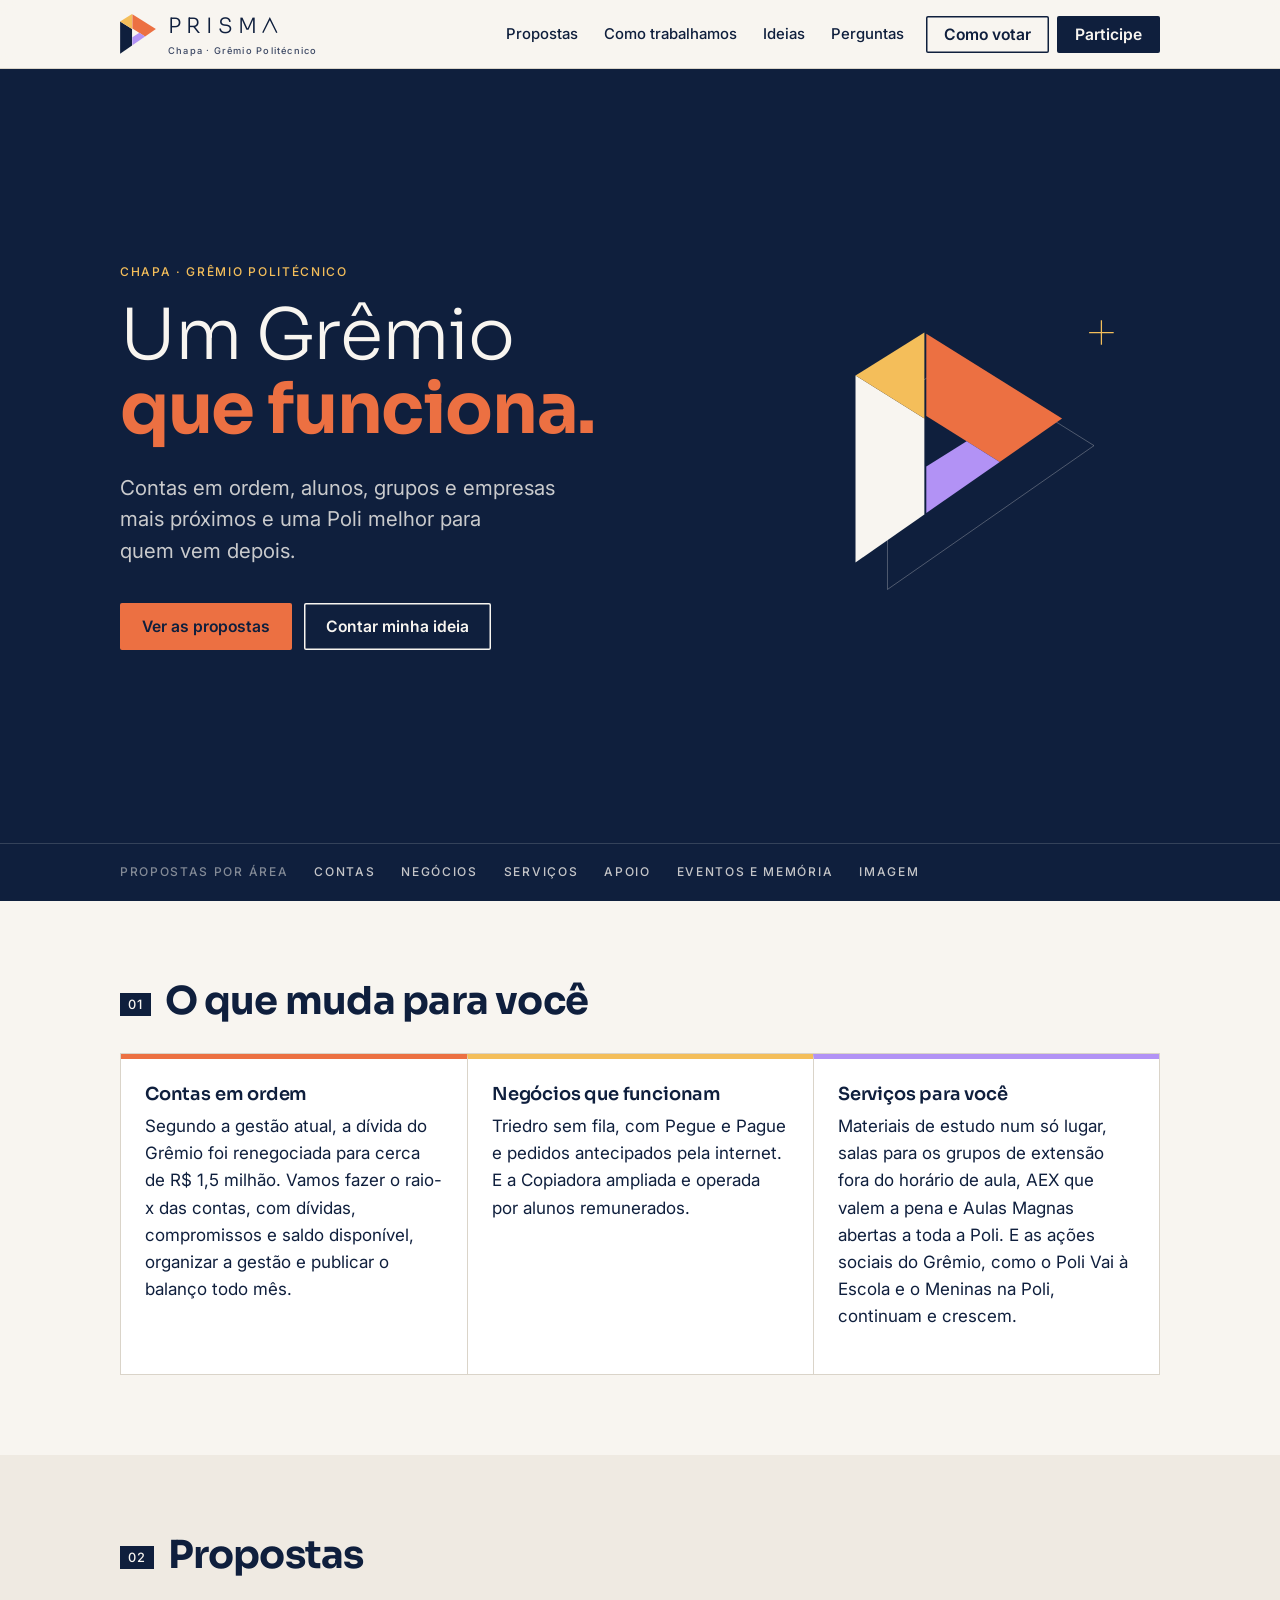
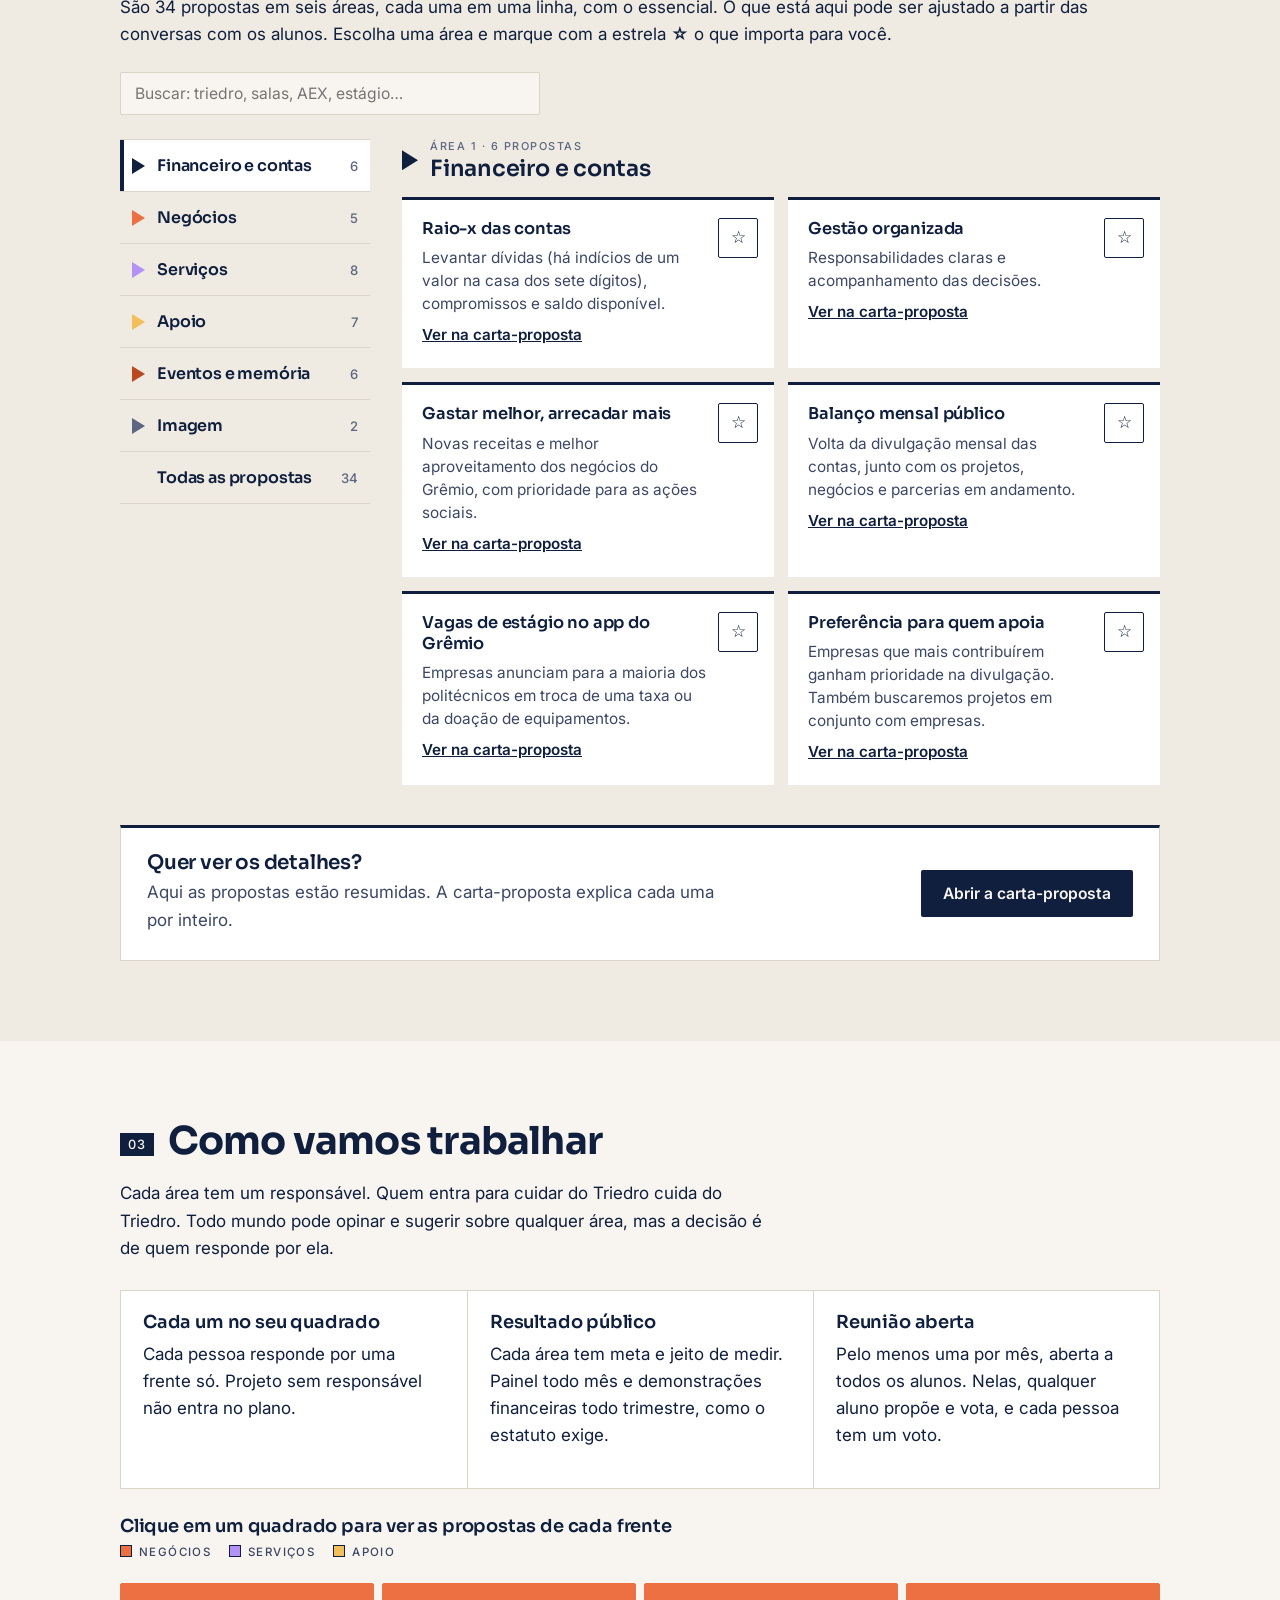
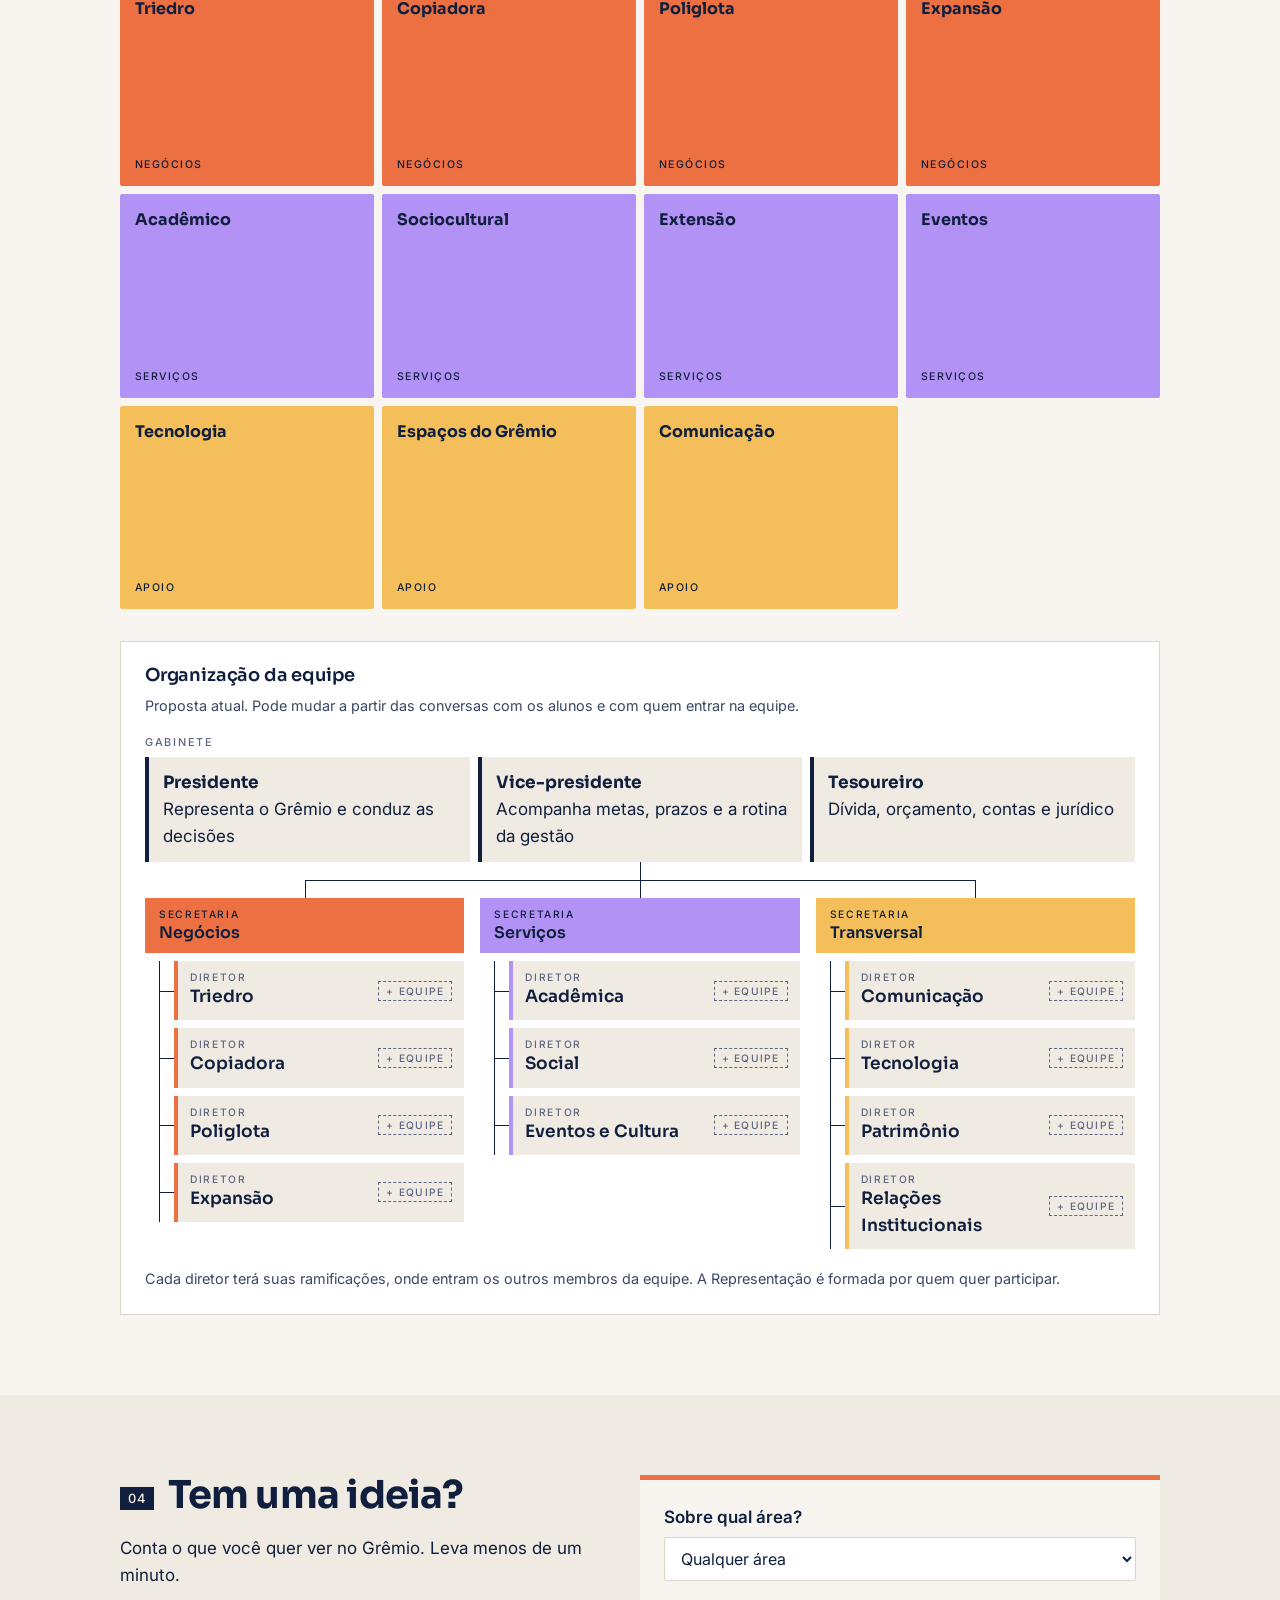
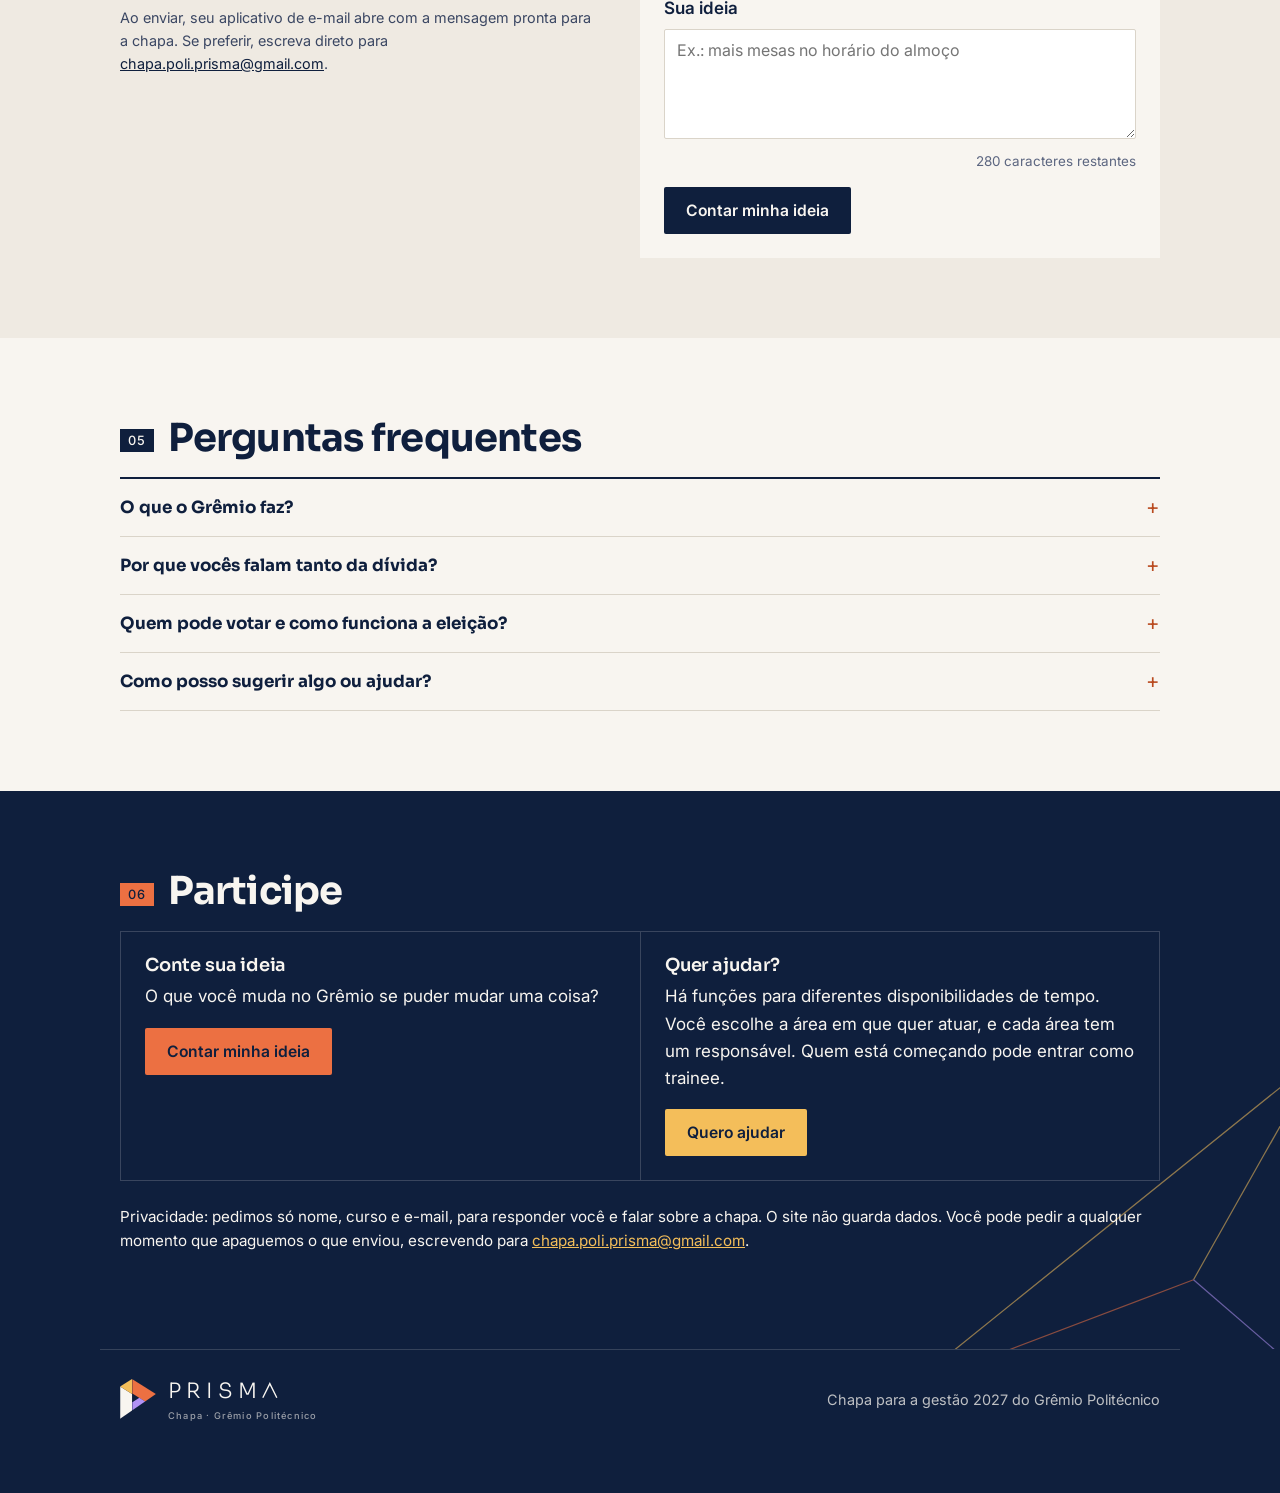
==== index.html @ 1121b2bd "Como votar: datas da nova eleição (24 a 26/11) - Avisa que a votação de 10 a 12/11 foi anulada e que" ====
<!doctype html>
<html lang="pt-BR">
<head>
<meta charset="utf-8">
<meta name="viewport" content="width=device-width,initial-scale=1">
<meta name="robots" content="noindex">
<meta name="theme-color" content="#0F1F3D">
<title>Prisma — Um Grêmio que funciona</title>
<link rel="icon" href="data:image/svg+xml,%3Csvg xmlns='http://www.w3.org/2000/svg' viewBox='0 0 100 100'%3E%3Crect width='100' height='100' rx='20' fill='%230F1F3D'/%3E%3Cg transform='translate(22 17) scale(.7)'%3E%3Cpolygon points='0,17.5 28,35 28,74 0,93.5' fill='%23F8F5F0'/%3E%3Cpolygon points='0,17.5 28,0 28,35' fill='%23F4BE5A'/%3E%3Cpolygon points='28.8,.5 84,35 58.65,52.66 28.8,34' fill='%23EC7042'/%3E%3Cpolygon points='28.8,54.5 45.2,44.25 58.65,52.66 28.8,73.44' fill='%23B292F5'/%3E%3C/g%3E%3C/svg%3E">
<link rel="preconnect" href="https://fonts.googleapis.com">
<link rel="preconnect" href="https://fonts.gstatic.com" crossorigin>
<link href="https://fonts.googleapis.com/css2?family=Sora:wght@300;400;600;700&family=Inter:wght@400;500;600;700&display=swap" rel="stylesheet">
<style>
/* Identidade Prisma — paleta e tipografia da prancha de marca */
:root{
  --navy:#0F1F3D;   /* Azul Poli: base e texto */
  --paper:#F8F5F0;  /* fundo */
  --ink-neg:#F8F5F0;/* face clara do símbolo / texto sobre azul */
  --orange:#EC7042; /* Laranja Energia */
  --yellow:#F4BE5A; /* Amarelo Ideias */
  --lilac:#B292F5;  /* Lilás Pessoas */
  --orange-d:#B94A1F;/* laranja escuro: hover, foco e texto */
  --paper2:#EFEAE2; /* fundo alternado */
  --ink2:#3B4763;   /* texto secundário */
  --ink3:#5C6680;
  --line:#DAD4C9;
  --r:2px;
  --fh:Sora,system-ui,sans-serif;   /* títulos */
  --fb:Inter,system-ui,sans-serif;  /* apoio */
  --fm:Inter,system-ui,sans-serif;  /* rótulos: caixa alta espaçada */
}
*{box-sizing:border-box}
[hidden]{display:none!important}
html{scroll-behavior:smooth;scroll-padding-top:80px}
@media (prefers-reduced-motion:reduce){html{scroll-behavior:auto}*{animation:none!important;transition:none!important}}
body{margin:0;font:400 17px/1.6 var(--fb);color:var(--navy);background:var(--paper);-webkit-font-smoothing:antialiased}
h1,h2,h3{font-family:var(--fh);line-height:1.05;margin:0 0 .5em}
h1,h2{font-weight:700;letter-spacing:-.02em}
h1{font-weight:300} h1 .hl{font-weight:700}
h1{font-size:clamp(2.4rem,6.2vw,4.4rem)} h2{font-size:clamp(1.7rem,4vw,2.4rem)}
h3{font-size:1.12rem;font-weight:600;letter-spacing:-.01em}
p{margin:0 0 1em} a{color:var(--navy)} a:hover{color:var(--orange-d)}
:focus-visible{outline:2px solid var(--orange-d);outline-offset:3px}
.wrap{max-width:1080px;margin:0 auto;padding:0 20px}
section{padding:80px 0}
.sr{position:absolute;left:-9999px}
a.sr:focus{left:12px;top:12px;z-index:40;background:var(--navy);color:var(--ink-neg);padding:10px 14px}
.mono,.eyebrow{font-family:var(--fm);font-weight:500;font-size:.75rem;letter-spacing:.14em;text-transform:uppercase}
.eyebrow{display:block;color:var(--yellow);margin-bottom:18px}
.hl{color:var(--orange)}

/* ornamento: o prisma em linhas finas (Participe) */
.facets{display:block;height:auto;pointer-events:none}
.facets.lines *{fill:none;stroke-width:1.25;vector-effect:non-scaling-stroke}

/* número de seção (só visual, em mono) */
main{counter-reset:sec}
main > section:not(.hero) h2:first-child::before{counter-increment:sec;content:counter(sec,decimal-leading-zero);display:inline-block;vertical-align:.4em;margin-right:14px;padding:4px 8px;font:500 .8rem var(--fm);letter-spacing:.06em;background:var(--navy);color:var(--ink-neg)}
#participe h2:first-child::before{background:var(--orange);color:var(--navy)}


/* marca: símbolo + logotipo PRISMA */
.logo{display:block;flex:none;overflow:visible}
/* hover: as facetas se abrem como luz saindo do prisma */
.logo polygon,.hero .mark polygon{transition:transform .38s cubic-bezier(.2,.8,.2,1)}
.brand:hover .logo .f-y,.brand:focus-visible .logo .f-y,.hero .mark:hover .f-y{transform:translate(-3px,-5px)}
.brand:hover .logo .f-o,.brand:focus-visible .logo .f-o,.hero .mark:hover .f-o{transform:translate(9px,-3px);transition-delay:.04s}
.brand:hover .logo .f-l,.brand:focus-visible .logo .f-l,.hero .mark:hover .f-l{transform:translate(6px,7px);transition-delay:.08s}
.brand .name{transition:letter-spacing .38s cubic-bezier(.2,.8,.2,1)}
header .brand:hover .name,header .brand:focus-visible .name{letter-spacing:.3em}
.brand{display:flex;align-items:center;gap:12px;text-decoration:none;color:var(--navy);line-height:1}
.brand:hover{color:var(--navy)}
.brand .name{display:block;font:300 1.32rem var(--fh);letter-spacing:.24em;white-space:nowrap}
.brand .lam{display:inline-block;width:.74em;height:.7em;overflow:visible}
.brand .sub{display:block;font:500 .58rem var(--fm);letter-spacing:.13em;margin-top:6px;color:var(--ink2);white-space:nowrap}

/* header */
header.top{position:sticky;top:0;z-index:20;background:rgba(248,245,240,.94);backdrop-filter:blur(8px);border-bottom:1px solid var(--line)}
.bar{display:flex;align-items:center;gap:20px;height:68px}
nav{margin-left:auto;display:flex;gap:2px;align-items:center}
nav a{color:var(--navy);text-decoration:none;padding:8px 12px;font:500 .93rem var(--fb)}
nav a:hover,nav a[aria-current]{color:var(--navy);box-shadow:inset 0 -3px 0 var(--orange)}
nav .btn[aria-current]{box-shadow:none}
.btn{display:inline-block;border:0;cursor:pointer;font:600 .98rem var(--fb);padding:14px 22px;border-radius:var(--r);text-decoration:none;background:var(--navy);color:var(--ink-neg);transition:transform .15s,filter .15s}
.btn:hover{color:var(--ink-neg);transform:translateY(-1px);filter:brightness(1.15)}
.btn.orange{background:var(--orange);color:var(--navy)} .btn.orange:hover{color:var(--navy);filter:brightness(1.05)}
.btn.alt{background:var(--yellow);color:var(--navy)} .btn.alt:hover{color:var(--navy);filter:brightness(1.05)}
.btn.ghost{background:transparent;box-shadow:inset 0 0 0 1.5px currentColor;color:var(--navy)}
nav .btn{padding:9px 18px;margin-left:8px}
nav .btn:hover{box-shadow:none}
nav .btn.ghost,nav .btn.ghost:hover{color:var(--navy);box-shadow:inset 0 0 0 1.5px var(--navy)}
nav .btn.ghost:hover{background:#fff;filter:none}
nav .btn + .btn{margin-left:6px}
.menu{display:none;margin-left:auto;background:none;border:1.5px solid var(--navy);border-radius:var(--r);padding:6px 14px;font:500 .8rem var(--fm);letter-spacing:.12em;text-transform:uppercase;color:var(--navy)}
@media(max-width:900px){
  .menu{display:block}
  nav{display:none;position:absolute;top:68px;left:0;right:0;background:var(--paper);flex-direction:column;align-items:stretch;padding:12px 20px 20px;border-bottom:1px solid var(--line)}
  nav.open{display:flex} nav a{padding:12px} nav .btn{margin:8px 0 0;text-align:center}
  nav a:hover,nav a[aria-current]{box-shadow:inset 3px 0 0 var(--orange)} nav .btn:hover{box-shadow:none} nav .btn + .btn{margin-left:0}
}

/* hero — versão negativa (azul); o único ornamento é o contorno fino atrás do símbolo */
.hero{background:var(--navy);color:var(--ink-neg);padding:0;overflow:hidden;position:relative;display:flex;flex-direction:column;
  min-height:max(560px,calc(100vh - 68px));min-height:max(560px,calc(100svh - 68px))}
.hero-in{position:relative;z-index:1;flex:1;width:100%;display:grid;grid-template-columns:minmax(0,1.25fr) minmax(0,.75fr);align-items:center;gap:56px;padding-top:56px;padding-bottom:56px}
.hero h1{margin-bottom:.35em}
.hero .hl{white-space:nowrap}
.hero p.lead{font-size:clamp(1.1rem,1.6vw,1.28rem);line-height:1.55;max-width:36ch;color:rgba(248,245,240,.8);text-wrap:pretty;margin-bottom:0}
.hero .cta{display:flex;gap:12px;flex-wrap:wrap;margin-top:36px}
.hero .btn.ghost{color:var(--ink-neg)}
.hero .mark{display:block;width:100%;max-width:300px;height:auto;aspect-ratio:122/124;justify-self:center;overflow:visible;--logo-ink:var(--ink-neg)}
.hero .mark .echo{fill:none;stroke:rgba(248,245,240,.28);stroke-width:1;vector-effect:non-scaling-stroke}
.hero .mark .tick{fill:none;stroke:var(--yellow);stroke-width:1.25;vector-effect:non-scaling-stroke}
.hero-foot{position:relative;z-index:1;border-top:1px solid rgba(248,245,240,.16)}
.hero-foot .wrap{display:flex;flex-wrap:wrap;align-items:center;gap:4px 26px;padding-top:12px;padding-bottom:14px;color:rgba(248,245,240,.5)}
.hero-foot a{color:rgba(248,245,240,.78);text-decoration:none;padding:6px 0}
.hero-foot a:hover,.hero-foot a:focus-visible{color:var(--ink-neg);box-shadow:inset 0 -2px 0 var(--orange)}
@media(max-width:900px){
  .hero-in{grid-template-columns:1fr;gap:0;padding-top:40px}
  .hero .mark{order:-1;width:120px;justify-self:start;margin:0 0 28px -10px}
  .hero-foot .wrap{gap:0 18px}
}

/* cards 3 */
.three{display:grid;grid-template-columns:repeat(3,1fr);gap:0;margin-top:32px;background:#fff;border:1px solid var(--line)}
@media(max-width:820px){.three{grid-template-columns:1fr}}
.pillar{padding:26px 24px;border-top:5px solid var(--orange)}
.pillar + .pillar{border-left:1px solid var(--line)}
@media(max-width:820px){.pillar + .pillar{border-left:0;box-shadow:0 -1px 0 var(--line)}}
.pillar:nth-child(2){border-top-color:var(--yellow)} .pillar:nth-child(3){border-top-color:var(--lilac)}
.pillar h3{margin-bottom:.5em}

/* propostas: áreas em abas (uma por vez) e cada proposta em seu cartão */
#propostas{background:var(--paper2)}
.tools{margin:24px 0}
.search{width:100%;max-width:420px;padding:11px 14px;border-radius:var(--r);border:1.5px solid var(--line);font:400 .98rem var(--fb);background:var(--paper);color:var(--navy)}
[data-a=imagem]{--c:var(--ink3)} [data-a=contas]{--c:var(--navy)} [data-a=negocios]{--c:var(--orange)} [data-a=servicos]{--c:var(--lilac)} [data-a=apoio]{--c:var(--yellow)} [data-a=memoria]{--c:var(--orange-d)}
.tri{flex:none;width:13px;height:16px;background:var(--c,var(--navy));clip-path:polygon(0 0,100% 50%,0 100%)}
.pview{display:grid;grid-template-columns:250px minmax(0,1fr);gap:32px;align-items:start}
.ptabs{position:sticky;top:88px;display:flex;flex-direction:column;border-top:1px solid var(--line)}
.ptab{display:flex;align-items:center;gap:12px;width:100%;padding:15px 12px;border:0;border-bottom:1px solid var(--line);border-radius:0;background:none;text-align:left;font:600 1rem var(--fh);letter-spacing:-.01em;color:var(--navy);cursor:pointer}
.ptab:hover{background:rgba(255,255,255,.55)}
.ptab[aria-selected=true]{background:#fff;box-shadow:inset 4px 0 0 var(--c,var(--navy))}
.ptab .ct{margin-left:auto;font:500 .82rem var(--fb);letter-spacing:0;color:var(--ink3)}
.ptab.all .nm{padding-left:25px}
.ptab:focus-visible{outline-offset:-3px}
.ppanel:focus{outline:none}
.pgroup + .pgroup{margin-top:44px}
.ph{display:flex;align-items:center;gap:12px;margin-bottom:16px}
.ph .tri{width:16px;height:20px}
.ph h3{margin:0;font-size:1.4rem}
.ph small{display:block;font:500 .68rem var(--fm);letter-spacing:.14em;text-transform:uppercase;color:var(--ink3);margin-bottom:4px}
.props{list-style:none;margin:0;padding:0;display:grid;grid-template-columns:repeat(2,minmax(0,1fr));gap:14px}
.props mark{background:#FBE3A8;color:inherit;padding:0 1px}
.props li{display:flex;gap:12px;align-items:flex-start;padding:18px 16px 20px 20px;background:#fff;border-top:3px solid var(--c)}
.props li>div{flex:1;min-width:0}
.props b{display:block;font:600 1.02rem/1.3 var(--fh);letter-spacing:-.01em}
.props p{margin:7px 0 0;color:var(--ink2);font-size:.96rem;line-height:1.5}
.plink{display:inline-block;margin-top:8px;font-weight:600;font-size:.95rem}
.lp{display:inline-block;margin:7px 0 0;padding:2px 8px;background:#E6DCFD;font:500 .66rem var(--fm);letter-spacing:.16em;text-transform:uppercase}
.fav{flex:none;border:1.5px solid var(--navy);background:transparent;border-radius:var(--r);width:40px;height:40px;font-size:1.05rem;line-height:1;cursor:pointer;color:var(--navy)}
.fav[aria-pressed=true]{background:var(--orange);border-color:var(--orange)}
.empty{padding:24px;background:#fff;color:var(--ink2)}
/* cartão que abre a carta-proposta */
.props li[data-c]{cursor:pointer}
/* chamada para a carta-proposta, no fim das propostas */
.carta{display:flex;flex-wrap:wrap;align-items:center;justify-content:space-between;gap:16px 40px;margin-top:40px;padding:24px 26px 26px;background:#fff;border:1px solid var(--line);border-top:3px solid var(--navy)}
.carta h3{margin:0 0 6px;font-size:1.25rem}
.carta p{margin:0;max-width:52ch;color:var(--ink2)}
.found{margin:-10px 0 14px;font-size:.92rem;color:var(--ink2)}
.found:empty{display:none}
.lk{background:none;border:0;padding:0;font:inherit;color:var(--navy);text-decoration:underline;cursor:pointer}
.lk:hover{color:var(--orange-d)}
@media(max-width:820px){
  .pview{grid-template-columns:minmax(0,1fr);gap:16px}
  /* no celular as abas viram uma faixa que rola de lado e acompanha a leitura */
  .ptabs{top:68px;z-index:5;flex-direction:row;gap:8px;overflow-x:auto;margin:0 -20px;padding:10px 20px;background:var(--paper2);border-top:0;scrollbar-width:none}
  .ptabs::-webkit-scrollbar{display:none}
  .ptab{flex:none;width:auto;gap:8px;padding:10px 14px;border:1.5px solid var(--navy);font-size:.92rem;white-space:nowrap}
  .ptab[aria-selected=true]{background:var(--navy);color:var(--ink-neg);box-shadow:none}
  .ptab[aria-selected=true] .ct{color:rgba(248,245,240,.7)}
  .ptab[aria-selected=true] .tri{display:none}
  .ptab .ct{margin-left:2px}
  .ptab.all .nm{padding-left:0}
  .props{grid-template-columns:minmax(0,1fr)}
}

/* quadrados */
#como{background:var(--paper)}
.sq{display:grid;grid-template-columns:repeat(4,1fr);gap:8px;margin:24px 0}
@media(max-width:820px){.sq{grid-template-columns:repeat(2,1fr)}}
.sq a,.sq div{aspect-ratio:1.25;border-radius:var(--r);padding:14px;display:flex;flex-direction:column;justify-content:space-between;text-decoration:none;color:var(--navy);font:700 1rem var(--fh);background:#fff;border:1.5px solid var(--navy);transition:transform .15s,box-shadow .15s}
.sq .n{background:var(--orange);border-color:var(--orange)} .sq .s{background:var(--lilac);border-color:var(--lilac)} .sq .a{background:var(--yellow);border-color:var(--yellow)}
.sq small{font:500 .66rem var(--fm);letter-spacing:.14em;text-transform:uppercase}
.sq a:hover{transform:translate(-3px,-3px);box-shadow:3px 3px 0 var(--navy);color:var(--navy)}
.leg{display:flex;gap:18px;flex-wrap:wrap;font:500 .72rem var(--fm);letter-spacing:.12em;text-transform:uppercase;margin-bottom:8px;color:var(--ink2)}
.leg i{display:inline-block;width:12px;height:12px;border:1px solid var(--navy);margin-right:7px;vertical-align:-1px}
.org{background:#fff;border:1px solid var(--line);padding:24px;margin-top:32px;position:relative}
.top3{display:grid;grid-template-columns:repeat(3,1fr);gap:8px}
@media(max-width:820px){.top3{grid-template-columns:1fr}}
.top3 div{background:var(--paper2);border-left:4px solid var(--navy);padding:12px 14px}
.top3 b{display:block;font-family:var(--fh);font-weight:700}
/* organograma: Gabinete no topo, três secretarias e, em cada diretoria, a ramificação da equipe */
.tier{display:block;font:500 .68rem var(--fm);letter-spacing:.16em;text-transform:uppercase;color:var(--ink3);margin:18px 0 8px}
.secs{display:grid;grid-template-columns:repeat(3,1fr);gap:16px;position:relative;margin-top:36px}
.secs::before{content:"";position:absolute;left:50%;top:-36px;height:18px;border-left:1.5px solid var(--navy)}
.secs::after{content:"";position:absolute;top:-18px;left:calc((100% - 32px)/6);right:calc((100% - 32px)/6);border-top:1.5px solid var(--navy)}
.sec{position:relative}
.sec::before{content:"";position:absolute;left:50%;top:-18px;height:18px;border-left:1.5px solid var(--navy)}
.sec h4{margin:0;padding:10px 14px;font:600 1rem var(--fh);background:var(--c);color:var(--navy)}
.sec h4 small{display:block;font:500 .64rem var(--fm);letter-spacing:.16em;text-transform:uppercase;margin-bottom:2px}
.sec.n{--c:var(--orange)} .sec.s{--c:var(--lilac)} .sec.a{--c:var(--yellow)}
.sec ul{list-style:none;margin:0 0 0 14px;padding:0;border-left:1.5px solid var(--navy)}
.sec li{position:relative;display:flex;align-items:center;gap:8px;flex-wrap:wrap;margin:8px 0 0 14px;padding:10px 12px;background:var(--paper2);border-left:4px solid var(--c)}
.sec li::before{content:"";position:absolute;left:-18px;top:50%;width:14px;border-top:1.5px solid var(--navy)}
.sec li span{flex:1;min-width:8ch}
.sec li small{display:block;font:500 .64rem var(--fm);letter-spacing:.16em;text-transform:uppercase;color:var(--ink3)}
.sec li b{font-family:var(--fh);font-weight:600}
.sec li i{flex:none;font:500 .64rem var(--fm);font-style:normal;letter-spacing:.12em;text-transform:uppercase;color:var(--ink3);border:1.5px dashed var(--ink3);padding:3px 7px}
@media(max-width:820px){
  .secs{grid-template-columns:1fr;margin-top:20px}
  .secs::before,.secs::after,.sec::before{display:none}
}
.rules{display:grid;grid-template-columns:repeat(3,1fr);gap:0;margin:28px 0;border:1px solid var(--line);background:#fff}
@media(max-width:820px){.rules{grid-template-columns:1fr}}
.rules div{padding:22px}
.rules div + div{border-left:1px solid var(--line)}
@media(max-width:820px){.rules div + div{border-left:0;border-top:1px solid var(--line)}}

/* ideias */
#ideias{background:var(--paper2)}
.ideas{display:grid;grid-template-columns:1fr 1.1fr;gap:48px;align-items:start}
@media(max-width:820px){.ideas{grid-template-columns:1fr}}
form.f{background:var(--paper);border-top:5px solid var(--orange);padding:24px}
label{display:block;font-weight:600;margin:0 0 6px}
textarea,select{width:100%;padding:10px 12px;border:1.5px solid var(--line);border-radius:var(--r);font:400 1rem var(--fb);margin-bottom:14px;background:#fff;color:var(--navy)}
textarea:focus,select:focus,.search:focus{outline:2px solid var(--orange-d);outline-offset:0;border-color:var(--navy)}
textarea{min-height:110px;resize:vertical}
#txt{margin-bottom:4px}
.left{margin:0 0 14px;text-align:right;font-size:.84rem;color:var(--ink3)}
.left.low{color:var(--orange-d);font-weight:600}
.sent{margin:12px 0 0;font-weight:600;color:var(--navy)}
.hint{font-size:.9rem;color:var(--ink2)}

/* faq */
#faq{background:var(--paper)}
details{border-bottom:1px solid var(--line);padding:18px 0}
details:first-child{border-top:2px solid var(--navy)}
summary{cursor:pointer;font:700 1.05rem var(--fh);list-style:none;display:flex;justify-content:space-between;gap:12px}
summary::-webkit-details-marker{display:none}
summary::after{content:"+";font:400 1.3rem/1 var(--fm);color:var(--orange-d)}
details[open] summary::after{content:"–"}
details p{margin:12px 0 0;max-width:70ch}

/* participe */
#participe{background:var(--navy);color:var(--ink-neg);position:relative;overflow:hidden}
#participe .wrap{position:relative;z-index:1}
#participe .facets{position:absolute;right:-40px;bottom:-40px;width:min(460px,80vw);z-index:0;opacity:.55}
@media(max-width:900px){#participe .facets{opacity:.3}}
#participe a{color:var(--yellow)}
#participe .btn{color:var(--navy)}
.two{display:grid;grid-template-columns:1fr 1fr;gap:0;border:1px solid rgba(248,245,240,.18);background:var(--navy)}
@media(max-width:820px){.two{grid-template-columns:1fr}}
.two div{padding:24px}
.two div + div{border-left:1px solid rgba(248,245,240,.18)}
@media(max-width:820px){.two div + div{border-left:0;border-top:1px solid rgba(248,245,240,.18)}}
footer{background:var(--navy);color:rgba(248,245,240,.75);padding:0 0 72px;font-size:.9rem}
footer .wrap{border-top:1px solid rgba(248,245,240,.16);padding-top:28px;display:flex;gap:16px 28px;flex-wrap:wrap;justify-content:space-between;align-items:center}
footer .brand{color:var(--ink-neg);--logo-ink:var(--ink-neg)}
footer .brand:hover{color:var(--ink-neg)}
footer .brand .sub{color:rgba(248,245,240,.6)}
.foot-meta{display:flex;flex-direction:column;gap:4px;text-align:right}
@media(max-width:700px){.foot-meta{text-align:left}}

/* pop-up "Quero ajudar": cresce a partir do botão e convida a falar com a chapa */
.pop{width:calc(100% - 32px);max-width:440px;max-height:calc(100vh - 32px);overflow:auto;padding:0;border:0;border-top:5px solid var(--yellow);background:var(--paper);color:var(--navy);box-shadow:0 24px 60px rgba(15,31,61,.35)}
.pop::backdrop{background:rgba(15,31,61,.6)}
.pop-in{position:relative;padding:28px 26px 26px}
.pop h3{margin:0 44px .5em 0;font-size:1.45rem}
.pop p{margin:0 0 18px;color:var(--ink2)}
.pop-x{position:absolute;top:14px;right:14px;width:40px;height:40px;border:1.5px solid var(--navy);border-radius:var(--r);background:none;color:var(--navy);font:400 1.4rem/1 var(--fb);cursor:pointer}
.pop-x:hover{background:#fff}
.pop-l{list-style:none;margin:0;padding:0;display:grid;gap:8px}
.pop-l a{display:block;padding:12px 16px;background:#fff;border-left:4px solid var(--c,var(--navy));text-decoration:none;color:var(--navy);transition:transform .15s}
.pop-l a:hover{color:var(--navy);transform:translateX(4px)}
.pop-l small{display:block;font:500 .64rem var(--fm);letter-spacing:.16em;text-transform:uppercase;color:var(--ink3);margin-bottom:2px}
.pop-l b{display:block;font:600 1.02rem var(--fh);letter-spacing:-.01em;overflow-wrap:anywhere}
.pop-l span{font-size:.95rem;color:var(--ink2)}
/* pop-up "Como votar" */
.pop.vote{max-width:540px;border-top-color:var(--orange)}
.pop-d{margin:0 0 16px}
.pop-d div{display:grid;grid-template-columns:96px minmax(0,1fr);gap:14px;padding:12px 0;border-top:1px solid var(--line)}
.pop-d dt{padding-top:3px;font:500 .66rem var(--fm);letter-spacing:.16em;text-transform:uppercase;color:var(--ink3)}
.pop-d dd{margin:0}
.pop-d b{font-family:var(--fh);font-weight:600}
.pop .hint{margin:0;font-size:.9rem}
@media(max-width:480px){.pop-d div{grid-template-columns:minmax(0,1fr);gap:2px}}
@keyframes popIn{from{opacity:0;transform:translate(var(--px,0),var(--py,24px)) scale(.2)}to{opacity:1;transform:none}}
@keyframes popOut{to{opacity:0;transform:translate(var(--px,0),var(--py,24px)) scale(.2)}}
@keyframes popBg{from{opacity:0}to{opacity:1}}
@keyframes popBgOut{to{opacity:0}}
.pop[open]{animation:popIn .34s cubic-bezier(.2,.8,.2,1) both}
.pop[open]::backdrop{animation:popBg .25s ease both}
.pop.out{animation:popOut .2s ease both}
.pop.out::backdrop{animation:popBgOut .2s ease both}

/* carta-proposta aberta: o site vira um índice ao lado do PDF */
body.cv-open{overflow:hidden}
body.cv-open>.pill,body.cv-open>a.sr{display:none!important}
/* entrada e saída animadas (em cartaOpen/cartaClose, no script): a carta sobe do cartão em que a pessoa clicou e cresce
   até ocupar a tela; o site recua e some; o índice desliza para o lugar dele e os tópicos entram em sequência.
   O site fica só invisível (não sai do lugar), então ao sair ele volta exatamente onde estava. */
header.top,main,footer{transition:transform .56s cubic-bezier(.2,0,0,1),opacity .34s ease,visibility 0s}
body.cv-open>header.top,body.cv-open>main,body.cv-open>footer{transform:translateX(-36px) scale(.94);opacity:0;visibility:hidden;pointer-events:none;
  transition:transform .56s cubic-bezier(.2,0,0,1),opacity .34s ease,visibility 0s .56s}
/* moldura com sombra que acompanha a borda da carta enquanto ela cresce */
.cv-frame{grid-column:2;grid-row:1;transform-origin:0 0;pointer-events:none;opacity:0;box-shadow:0 30px 90px rgba(15,31,61,.5),0 2px 12px rgba(15,31,61,.3)}
.cv{position:fixed;inset:0;z-index:50;display:grid;grid-template-columns:300px minmax(0,1fr)}
.cv[hidden]{display:none}
.cv-side{grid-column:1;grid-row:1;position:relative;z-index:2;display:flex;flex-direction:column;min-height:0;background:var(--navy);color:var(--ink-neg)}
.cv-top{padding:14px 16px}
.cv-exit{display:inline-flex;align-items:center;gap:9px;padding:9px 14px 9px 13px;border:1.5px solid rgba(248,245,240,.5);border-radius:var(--r);background:none;color:var(--ink-neg);font:600 .92rem var(--fb);cursor:pointer}
.cv-exit::before{content:"";width:7px;height:7px;border:solid currentColor;border-width:0 0 2px 2px;transform:rotate(45deg)}
.cv-exit:hover{background:rgba(248,245,240,.1)}
.cv-exit:focus-visible,.cv-list button:focus-visible{outline-color:var(--yellow)}
.cv-tt{padding:8px 20px 16px;font:300 1.5rem/1.15 var(--fh);letter-spacing:-.01em}
.cv-tog{display:none}
.cv-tog::before{transform:rotate(-45deg);margin-top:-4px}
.cv-list{flex:1;min-height:0;overflow-y:auto;list-style:none;margin:0;padding:6px 0 12px;border-top:1px solid rgba(248,245,240,.16)}
.cv-list button{display:block;width:100%;padding:12px 20px 12px 17px;border:0;border-left:3px solid transparent;background:none;text-align:left;font:500 .98rem/1.35 var(--fb);color:rgba(248,245,240,.82);cursor:pointer}
.cv-list button{display:flex;gap:10px}
.cv-list .num{flex:none;min-width:1.7em;color:var(--orange);font-weight:600}
.cv-list button.n2{padding-left:34px;font-size:.92rem}
.cv-list button:hover{background:rgba(248,245,240,.07);color:var(--ink-neg)}
.cv-list button[aria-current]{border-left-color:var(--orange);background:rgba(248,245,240,.09);color:var(--ink-neg);font-weight:600}
.cv-list button:focus-visible{outline-offset:-3px}
.cv-dl{padding:14px 20px;border-top:1px solid rgba(248,245,240,.16);font-size:.9rem}
.cv-dl a{color:var(--yellow)}
/* botão discreto: o mesmo botão do site, contornado e menor, para não competir com o índice */
.cv-dl .btn-discreto{display:inline-flex;align-items:center;gap:8px;padding:8px 14px;font-size:.88rem;background:transparent;color:var(--ink-neg);border:1px solid rgba(248,245,240,.35)}
.cv-dl .btn-discreto:hover,.cv-dl .btn-discreto:focus-visible{color:var(--yellow);border-color:var(--yellow);filter:none}
.cv-doc{grid-column:2;grid-row:1;position:relative;overflow-y:auto;padding:24px 24px 64px;background:var(--paper2);scroll-behavior:smooth}
@media (prefers-reduced-motion:reduce){.cv-doc{scroll-behavior:auto}}
.cv-page{position:relative;max-width:880px;margin:0 auto 16px;background:#fff}
.cv-page canvas{display:block;width:100%;height:100%;opacity:0;transition:opacity .35s ease}
.cv-page canvas.on{opacity:1}
/* marca onde o tópico começa: fica por cima da página, o PDF não é alterado */
.cv-mark{position:absolute;height:3px;background:var(--orange);pointer-events:none;animation:markIn .55s cubic-bezier(.2,0,0,1) .18s both}
@keyframes markIn{from{width:0}}
@keyframes markTri{from{opacity:0;transform:translateX(-10px)}}
.cv-mark::before{content:"";position:absolute;right:100%;top:-12px;margin-right:6px;width:11px;height:14px;background:var(--orange);clip-path:polygon(0 0,100% 50%,0 100%);animation:markTri .3s ease .1s both}
.cv-status{max-width:880px;margin:48px auto;text-align:center;color:var(--ink2)}
@media(max-width:820px){
  .cv{grid-template-columns:minmax(0,1fr);grid-template-rows:auto minmax(0,1fr)}
  body.cv-open>header.top,body.cv-open>main,body.cv-open>footer{transform:scale(.95)}
  .cv-doc,.cv-frame{grid-column:1;grid-row:2}
  .cv-side{flex-direction:row;flex-wrap:wrap;align-items:center}
  .cv-top{flex:none;padding:10px 12px}
  .cv-tt{flex:1;min-width:0;padding:0;font-size:1.05rem;font-weight:400;white-space:nowrap;overflow:hidden;text-overflow:ellipsis}
  .cv-tog{display:inline-flex;margin-right:12px}
  .cv-list,.cv-dl{display:none}
  .cv-side.open .cv-list{display:block;position:absolute;top:100%;left:0;right:0;max-height:70vh;background:var(--navy);box-shadow:0 14px 24px rgba(0,0,0,.3)}
  .cv-doc{padding:10px 8px 48px}
}

/* dev bar */
.pill{position:fixed;right:12px;bottom:12px;z-index:30;background:var(--orange);color:var(--navy);padding:10px 16px;font:500 .8rem var(--fm);letter-spacing:.04em;text-decoration:none;box-shadow:0 4px 16px rgba(15,31,61,.25);display:none}
</style>
<script data-goatcounter="https://prisma-poli.goatcounter.com/count" async src="https://gc.zgo.at/count.js"></script>
</head>
<body>
<!-- Símbolo Prisma: um P em facetas que apontam para a mesma direção -->
<svg width="0" height="0" style="position:absolute" aria-hidden="true">
  <symbol id="sym" viewBox="0 0 84 94">
    <polygon style="fill:var(--logo-ink,#0F1F3D)" points="0,17.5 28,35 28,74 0,93.5"/>
    <polygon fill="#F4BE5A" points="0,17.5 28,0 28,35"/>
    <polygon fill="#EC7042" points="28.8,.5 84,35 58.65,52.66 28.8,34"/>
    <polygon fill="#B292F5" points="28.8,54.5 45.2,44.25 58.65,52.66 28.8,73.44"/>
  </symbol>
</svg>
<a class="sr" href="#propostas">Ir para as propostas</a>

<header class="top"><div class="wrap bar">
  <a class="brand" href="#inicio" aria-label="Prisma, chapa do Grêmio Politécnico, início">
    <svg class="logo" width="36" height="40" viewBox="0 0 84 94" aria-hidden="true"><polygon fill="#0F1F3D" points="0,17.5 28,35 28,74 0,93.5"/><polygon class="f-y" fill="#F4BE5A" points="0,17.5 28,0 28,35"/><polygon class="f-o" fill="#EC7042" points="28.8,.5 84,35 58.65,52.66 28.8,34"/><polygon class="f-l" fill="#B292F5" points="28.8,54.5 45.2,44.25 58.65,52.66 28.8,73.44"/></svg>
    <span><span class="name">PRISM<svg class="lam" viewBox="0 0 20 19" aria-hidden="true"><path d="M1 19 10 .8 19 19" fill="none" stroke="currentColor" stroke-width="1.75"/></svg></span><span class="sub">Chapa · Grêmio Politécnico</span></span>
  </a>
  <button class="menu" aria-expanded="false" aria-controls="nav">Menu</button>
  <nav id="nav">
    <a href="#propostas">Propostas</a><a href="#como">Como trabalhamos</a><a href="#ideias">Ideias</a><a href="#faq">Perguntas</a>
    <button class="btn ghost" id="voteBtn" type="button" aria-haspopup="dialog">Como votar</button>
    <a class="btn" href="#participe">Participe</a>
  </nav>
</div></header>

<main>
<section class="hero" id="inicio">
  <div class="wrap hero-in">
    <div class="hero-txt">
      <span class="eyebrow">Chapa · Grêmio Politécnico</span>
      <h1>Um Grêmio <span class="hl">que funciona.</span></h1>
      <p class="lead">Contas em ordem, alunos, grupos e empresas mais próximos e uma Poli melhor para quem vem&nbsp;depois.</p>
      <div class="cta"><a class="btn orange" href="#propostas">Ver as propostas</a><a class="btn ghost" href="#ideias">Contar minha ideia</a></div>
    </div>
    <svg class="mark" viewBox="-12 -12 122 124" aria-hidden="true"><polygon class="echo" points="13,28.5 41,11 97,46 13,104.5"/><path class="tick" d="M100 -5v10M95 0h10"/><polygon fill="#F8F5F0" points="0,17.5 28,35 28,74 0,93.5"/><polygon class="f-y" fill="#F4BE5A" points="0,17.5 28,0 28,35"/><polygon class="f-o" fill="#EC7042" points="28.8,.5 84,35 58.65,52.66 28.8,34"/><polygon class="f-l" fill="#B292F5" points="28.8,54.5 45.2,44.25 58.65,52.66 28.8,73.44"/></svg>
  </div>
  <div class="hero-foot mono" role="navigation" aria-label="Propostas por área"><div class="wrap"><span>Propostas por área</span><a href="#p-contas">Contas</a><a href="#p-negocios">Negócios</a><a href="#p-servicos">Serviços</a><a href="#p-apoio">Apoio</a><a href="#p-memoria">Eventos e memória</a><a href="#p-imagem">Imagem</a></div></div>
</section>

<section id="muda">
  <div class="wrap">
    <h2>O que muda para você</h2>
    <div class="three">
      <div class="pillar"><h3>Contas em ordem</h3><p>Segundo a gestão atual, a dívida do Grêmio foi renegociada para cerca de R$ 1,5 milhão. Vamos fazer o raio-x das contas, com dívidas, compromissos e saldo disponível, organizar a gestão e publicar o balanço todo mês.</p></div>
      <div class="pillar"><h3>Negócios que funcionam</h3><p>Triedro sem fila, com Pegue e Pague e pedidos antecipados pela internet. E a Copiadora ampliada e operada por alunos remunerados.</p></div>
      <div class="pillar"><h3>Serviços para você</h3><p>Materiais de estudo num só lugar, salas para os grupos de extensão fora do horário de aula, AEX que valem a pena e Aulas Magnas abertas a toda a Poli. E as ações sociais do Grêmio, como o Poli Vai à Escola e o Meninas na Poli, continuam e crescem.</p></div>
    </div>
  </div>
</section>

<section id="propostas">
  <div class="wrap">
    <h2>Propostas</h2>
    <p>São <span id="np">36</span> propostas em seis áreas, cada uma em uma linha, com o essencial. O que está aqui pode ser ajustado a partir das conversas com os alunos. Escolha uma área e marque com a estrela <b>☆</b> o que importa para você.</p>
    <div class="tools">
      <label class="sr" for="q">Buscar nas propostas</label>
      <input id="q" class="search" type="search" placeholder="Buscar: triedro, salas, AEX, estágio…">
    </div>
    <p class="found" id="found" role="status"></p>
    <div class="pview">
      <div class="ptabs" id="ptabs" role="tablist" aria-label="Áreas das propostas"></div>
      <div>
        <div class="ppanel" id="grid" role="tabpanel" tabindex="-1" aria-label="Propostas da área escolhida"></div>
        <div class="empty" id="empty" hidden>Nenhuma proposta com esse termo. <button class="lk" id="clr" type="button">Limpar a busca</button> ou <a href="#ideias">contar sua ideia</a>.</div>
      </div>
    </div>
    <!-- a chamada só aparece quando existir o PDF da carta-proposta (CARTA.url) -->
    <div class="carta" id="cartaCta" hidden>
      <div><h3>Quer ver os detalhes?</h3><p>Aqui as propostas estão resumidas. A carta-proposta explica cada uma por inteiro.</p></div>
      <a class="btn" id="cartaBtn" href="#carta">Abrir a carta-proposta</a>
    </div>
  </div>
</section>

<section id="como">
  <div class="wrap">
    <h2>Como vamos trabalhar</h2>
    <p style="max-width:60ch">Cada área tem um responsável. Quem entra para cuidar do Triedro cuida do Triedro. Todo mundo pode opinar e sugerir sobre qualquer área, mas a decisão é de quem responde por ela.</p>
    <div class="rules">
      <div><h3>Cada um no seu quadrado</h3><p>Cada pessoa responde por uma frente só. Projeto sem responsável não entra no plano.</p></div>
      <div><h3>Resultado público</h3><p>Cada área tem meta e jeito de medir. Painel todo mês e demonstrações financeiras todo trimestre, como o estatuto exige.</p></div>
      <div><h3>Reunião aberta</h3><p>Pelo menos uma por mês, aberta a todos os alunos. Nelas, qualquer aluno propõe e vota, e cada pessoa tem um voto.</p></div>
    </div>
    <h3>Clique em um quadrado para ver as propostas de cada frente</h3>
    <div class="leg"><span><i style="background:var(--orange)"></i>Negócios</span><span><i style="background:var(--lilac)"></i>Serviços</span><span><i style="background:var(--yellow)"></i>Apoio</span></div>
    <div class="sq" id="sq"></div>
    <div class="org">
      <h3>Organização da equipe</h3>
      <p class="hint">Proposta atual. Pode mudar a partir das conversas com os alunos e com quem entrar na equipe.</p>
      <span class="tier">Gabinete</span>
      <div class="top3">
        <div><b>Presidente</b>Representa o Grêmio e conduz as decisões</div>
        <div><b>Vice-presidente</b>Acompanha metas, prazos e a rotina da gestão</div>
        <div><b>Tesoureiro</b>Dívida, orçamento, contas e jurídico</div>
      </div>
      <div class="secs">
        <div class="sec n"><h4><small>Secretaria</small>Negócios</h4><ul>
          <li><span><small>Diretor</small><b>Triedro</b></span><i>+ equipe</i></li>
          <li><span><small>Diretor</small><b>Copiadora</b></span><i>+ equipe</i></li>
          <li><span><small>Diretor</small><b>Poliglota</b></span><i>+ equipe</i></li>
          <li><span><small>Diretor</small><b>Expansão</b></span><i>+ equipe</i></li>
        </ul></div>
        <div class="sec s"><h4><small>Secretaria</small>Serviços</h4><ul>
          <li><span><small>Diretor</small><b>Acadêmica</b></span><i>+ equipe</i></li>
          <li><span><small>Diretor</small><b>Social</b></span><i>+ equipe</i></li>
          <li><span><small>Diretor</small><b>Eventos e Cultura</b></span><i>+ equipe</i></li>
        </ul></div>
        <div class="sec a"><h4><small>Secretaria</small>Transversal</h4><ul>
          <li><span><small>Diretor</small><b>Comunicação</b></span><i>+ equipe</i></li>
          <li><span><small>Diretor</small><b>Tecnologia</b></span><i>+ equipe</i></li>
          <li><span><small>Diretor</small><b>Patrimônio</b></span><i>+ equipe</i></li>
          <li><span><small>Diretor</small><b>Relações Institucionais</b></span><i>+ equipe</i></li>
        </ul></div>
      </div>
      <p class="hint" style="margin:18px 0 0">Cada diretor terá suas ramificações, onde entram os outros membros da equipe. A Representação é formada por quem quer participar.</p>
    </div>
  </div>
</section>

<section id="ideias">
  <div class="wrap">
    <div class="ideas">
      <div>
        <h2>Tem uma ideia?</h2>
        <p>Conta o que você quer ver no Grêmio. Leva menos de um minuto.</p>
        <p class="hint">Ao enviar, seu aplicativo de e-mail abre com a mensagem pronta para a chapa. Se preferir, escreva direto para <a href="mailto:chapa.poli.prisma@gmail.com">chapa.poli.prisma@gmail.com</a>.</p>
      </div>
      <form class="f" id="form">
        <label for="area">Sobre qual área?</label>
        <select id="area"></select>
        <label for="txt">Sua ideia</label>
        <textarea id="txt" maxlength="280" required placeholder="Ex.: mais mesas no horário do almoço" aria-describedby="left"></textarea>
        <p class="left" id="left">280 caracteres restantes</p>
        <p class="hint" id="marcadas"></p>
        <button class="btn" type="submit">Contar minha ideia</button>
        <p class="sent" id="sent" role="status" hidden>Abrimos seu e-mail com a ideia pronta para enviar. Se nada abriu, escreva para chapa.poli.prisma@gmail.com.</p>
      </form>
    </div>
  </div>
</section>

<section id="faq">
  <div class="wrap">
    <h2>Perguntas frequentes</h2>
    <div id="faqlist"></div>
  </div>
</section>

<section id="participe">
  <svg class="facets lines" viewBox="0 0 400 300" aria-hidden="true"><polygon stroke="#F4BE5A" points="40,300 400,10 400,300"/><line stroke="#EC7042" x1="40" y1="300" x2="290" y2="205"/><line stroke="#F4BE5A" x1="400" y1="10" x2="290" y2="205"/><line stroke="#B292F5" x1="400" y1="300" x2="290" y2="205"/></svg>
  <div class="wrap">
    <h2>Participe</h2>
    <div class="two">
      <div><h3>Conte sua ideia</h3><p>O que você muda no Grêmio se puder mudar uma coisa?</p><a class="btn orange" href="#ideias">Contar minha ideia</a></div>
      <div><h3>Quer ajudar?</h3><p>Há funções para diferentes disponibilidades de tempo. Você escolhe a área em que quer atuar, e cada área tem um responsável. Quem está começando pode entrar como trainee.</p><button class="btn alt" id="help" type="button" aria-haspopup="dialog">Quero ajudar</button></div>
    </div>
    <p style="margin-top:24px;font-size:.95rem">Privacidade: pedimos só nome, curso e e-mail, para responder você e falar sobre a chapa. O site não guarda dados. Você pode pedir a qualquer momento que apaguemos o que enviou, escrevendo para <a href="mailto:chapa.poli.prisma@gmail.com">chapa.poli.prisma@gmail.com</a>.</p>
  </div>
</section>
</main>

<footer><div class="wrap"><a class="brand" href="#inicio" aria-label="Prisma, chapa do Grêmio Politécnico, voltar ao início"><svg class="logo" width="36" height="40" viewBox="0 0 84 94" aria-hidden="true"><use href="#sym"/></svg><span><span class="name">PRISM<svg class="lam" viewBox="0 0 20 19" aria-hidden="true"><path d="M1 19 10 .8 19 19" fill="none" stroke="currentColor" stroke-width="1.75"/></svg></span><span class="sub">Chapa · Grêmio Politécnico</span></span></a><div class="foot-meta"><span>Chapa para a gestão 2027 do Grêmio Politécnico</span></div></div></footer>

<a class="pill" id="pill" href="#ideias"></a>
<!-- Pop-up "Como votar": regras do Regimento (CE.GOV.01). A votação de 10 a 12/11 foi anulada; datas, locais,
     identificação e resultado abaixo são os da nova eleição (24 a 26/11), conferidos pela chapa em 23/11/2026.
     Se a Comissão Eleitoral alterar o cronograma, atualizar aqui e na pergunta "Quem pode votar" (lista F). -->
<dialog class="pop vote" id="vote" aria-labelledby="voteT"><div class="pop-in">
  <button class="pop-x" type="button" aria-label="Fechar">×</button>
  <h3 id="voteT">Como votar</h3>
  <p><b>A votação de 10 a 12 de novembro foi anulada. Quem já votou precisa votar de novo.</b> A nova votação é em urnas, com voto secreto. Vota todo aluno de graduação e de pós-graduação stricto sensu da Poli.</p>
  <dl class="pop-d">
    <div><dt>Votação</dt><dd><b>24, 25 e 26 de novembro</b> (terça a quinta), das <b>8h às 18h</b>.</dd></div>
    <div><dt>Onde</dt><dd>Urnas nos conjuntos Biênio/Produção, Civil/Ambiental, Elétrica/Computação, Mecânica/Mecatrônica/Naval, PMI/PMT e Química, todas das 8h às 18h.</dd></div>
    <div><dt>Leve</dt><dd>Basta um destes: seu número USP (NUSP), o e-Card ou a carteirinha USP.</dd></div>
    <div><dt>Debates</dt><dd>Já aconteceram, em 22 de outubro e 5 de novembro. Estão no YouTube do Grêmio: <a href="https://www.youtube.com/watch?v=uOQDFdUXltY" target="_blank" rel="noopener">1º debate</a> e <a href="https://www.youtube.com/watch?v=fPsU-HK9VA8" target="_blank" rel="noopener">2º debate</a>.</dd></div>
    <div><dt>Resultado</dt><dd>27 de novembro (sexta).</dd></div>
  </dl>
  <p class="hint">Em intercâmbio fora do Brasil ou em quadrimestre de estágio (Computação ou Química)? Dá para votar à distância: peça a habilitação à Comissão Eleitoral, em <a href="mailto:comissao-eleitoral@gremiopolitecnico.com">comissao-eleitoral@gremiopolitecnico.com</a>. As datas são as do Cronograma Eleitoral; se a Comissão mudar algo, vale o que ela divulgar.</p>
</div></dialog>
<!-- Pop-up do botão "Quero ajudar": contatos da chapa -->
<dialog class="pop" id="pop" aria-labelledby="popT"><div class="pop-in">
  <button class="pop-x" type="button" aria-label="Fechar">×</button>
  <h3 id="popT">Fala com a gente</h3>
  <p>Toda ajuda conta, de uma hora por semana a uma área inteira. Manda uma mensagem dizendo onde você quer atuar e a gente combina o resto.</p>
  <ul class="pop-l">
    <li style="--c:var(--orange)"><a href="mailto:chapa.poli.prisma@gmail.com?subject=Quero%20ajudar%20a%20Prisma"><small>E-mail</small><b>chapa.poli.prisma@gmail.com</b></a></li>
    <li style="--c:var(--yellow)"><a href="https://wa.me/5511941122488?text=Oi!%20Vi%20o%20site%20da%20Prisma%20e%20quero%20ajudar." target="_blank" rel="noopener"><small>WhatsApp</small><b>Guilherme Petrilli</b><span>(11) 94112-2488</span></a></li>
    <li style="--c:var(--lilac)"><a href="https://wa.me/5511976567059?text=Oi!%20Vi%20o%20site%20da%20Prisma%20e%20quero%20ajudar." target="_blank" rel="noopener"><small>WhatsApp</small><b>Daniel Travassos</b><span>(11) 97656-7059</span></a></li>
  </ul>
</div></dialog>
<!-- Carta-proposta aberta: índice de tópicos à esquerda (com o botão de sair no canto) e o PDF à direita -->
<div class="cv" id="cv" hidden role="dialog" aria-modal="true" aria-label="Carta-proposta">
  <div class="cv-side" id="cvSide">
    <div class="cv-top"><button class="cv-exit" id="cvExit" type="button">Sair</button></div>
    <div class="cv-tt">Carta-proposta</div>
    <button class="cv-exit cv-tog" id="cvTog" type="button" aria-expanded="false" aria-controls="cvList">Tópicos</button>
    <ol class="cv-list" id="cvList"></ol>
    <div class="cv-dl"><a class="btn btn-discreto" id="cvDl" href="#" download><svg viewBox="0 0 24 24" width="16" height="16" fill="none" stroke="currentColor" stroke-width="2" stroke-linecap="round" stroke-linejoin="round" aria-hidden="true"><path d="M12 4v11m0 0-4.5-4.5M12 15l4.5-4.5M5 20h14"/></svg>Baixar o PDF</a></div>
  </div>
  <div class="cv-frame" id="cvFrame"></div>
  <div class="cv-doc" id="cvDoc" tabindex="0"><p class="cv-status" id="cvStatus" role="status"></p></div>
</div>

<script>
// ===== MAPAS — rever sempre que as propostas ou a carta-proposta mudarem =====
// A carta-proposta (carta-proposta.pdf) é a fonte: as propostas do site são o resumo dela.
// 1) CARTA: o PDF e o índice de tópicos, na ordem do documento.
//    {id, n: numeração como no PDF, t: título no índice, busca: começo do título como está escrito no PDF (só quando difere de t)}
//    O site localiza cada título sozinho no texto do PDF (o trecho de letra maior que casa com `busca`), então
//    mudar a paginação não quebra nada: só se mexe aqui quando um título muda, entra ou sai.
//    Ao trocar o PDF por uma versão nova, aumente o número em ?v= para ninguém ver a versão antiga guardada pelo navegador.
// 2) P: campo c:"id-do-tópico" em cada proposta (ou na área, valendo para todas as dela).
// 3) SQ (mais abaixo): cada quadrado das frentes → área e títulos das propostas que tratam dela.
// O console do navegador (F12) avisa quando um título, tópico ou proposta citado nesses mapas não é encontrado.
const CARTA={url:"carta-proposta.pdf?v=3",topicos:[
{id:"contas",n:"1",t:"Financeiro e contas"},
{id:"contas-diagnostico",n:"1.1",t:"Diagnóstico e organização financeira"},
{id:"contas-transparencia",n:"1.2",t:"Transparência das contas"},
{id:"contas-arrecadacao",n:"1.3",t:"Arrecadação e parcerias com empresas"},
{id:"negocios",n:"2",t:"Negócios"},
{id:"triedro",n:"2.1",t:"Triedro"},
{id:"copiadora",n:"2.2",t:"Copiadora"},
{id:"poliglota",n:"2.3",t:"Poliglota"},
{id:"servicos",n:"3",t:"Serviços"},
{id:"apoio-academico",n:"3.1",t:"Apoio acadêmico"},
{id:"grupos-extensao",n:"3.2",t:"Grupos de extensão"},
{id:"poliverso",n:"3.3",t:"Poliverso"},
{id:"politique",n:"3.4",t:"Politique"},
{id:"apoio",n:"4",t:"Apoio"},
{id:"espacos",n:"4.1",t:"Espaços do Grêmio"},
{id:"tecnologia",n:"4.2",t:"Tecnologia e comunicação"},
{id:"representantes",n:"4.3",t:"Representantes discentes"},
{id:"aex",n:"4.4",t:"Projetos com AEX"},
{id:"cadopo",n:"4.5",t:"Continuidade do estudo de viabilidade da CADOPÔ",busca:"Continuidade do estudo de viabilidade"},
{id:"acoes-sociais",n:"4.6",t:"Continuidade das ações sociais existentes"},
{id:"manuais",n:"4.7",t:"Atualização dos “Manuais”",busca:"Atualização dos"},
{id:"eventos",n:"5",t:"Eventos e memória"},
{id:"festas",n:"5.1",t:"Festas e eventos"},
{id:"jornal",n:"5.2",t:"Jornal Politécnico e sua expansão para o mundo digital das newsletters",busca:"Jornal Politécnico e sua expansão"},
{id:"acervo",n:"5.3",t:"Digitalização do acervo de documentos, fotos e notícias do Grêmio",busca:"Digitalização do acervo de"},
{id:"resistencia",n:"5.4",t:"Acervo da Resistência"},
{id:"diploma",n:"5.5",t:"Remodelagem do diploma físico do politécnico"},
{id:"imagem",n:"6",t:"Imagem"},
{id:"imagem-externa",n:"6.1",t:"Imagem externa hostil à captação de parcerias e patrocínios"},
{id:"imagem-interna",n:"6.2",t:"Imagem interna que transmite dubiedade"},
{id:"nota-final",n:"",t:"Nota final"}
]};

// Propostas: resumo da carta-proposta, na mesma ordem e numeração dela. lp = prazo mais longo (os trechos em itálico da carta).
const P=[
{id:"contas",n:"1",g:"Financeiro e contas",c:"contas",b:[
 {t:"Raio-x das contas",c:"contas-diagnostico",d:"Levantar dívidas (há indícios de um valor na casa dos sete dígitos), compromissos e saldo disponível."},
 {t:"Gestão organizada",c:"contas-diagnostico",d:"Responsabilidades claras e acompanhamento das decisões."},
 {t:"Gastar melhor, arrecadar mais",c:"contas-diagnostico",d:"Novas receitas e melhor aproveitamento dos negócios do Grêmio, com prioridade para as ações sociais."},
 {t:"Balanço mensal público",c:"contas-transparencia",d:"Volta da divulgação mensal das contas, junto com os projetos, negócios e parcerias em andamento."},
 {t:"Vagas de estágio no app do Grêmio",c:"contas-arrecadacao",d:"Empresas anunciam para a maioria dos politécnicos em troca de uma taxa ou da doação de equipamentos."},
 {t:"Preferência para quem apoia",c:"contas-arrecadacao",d:"Empresas que mais contribuírem ganham prioridade na divulgação. Também buscaremos projetos em conjunto com empresas."}]},
{id:"negocios",n:"2",g:"Negócios",c:"negocios",b:[
 {t:"Triedro sem fila",c:"triedro",d:"Pegue e Pague para café e itens rápidos, pedidos antecipados pela internet e estudo de marmitas e entrega."},
 {t:"Triedro mais conhecido e confortável",c:"triedro",d:"Divulgação pela USP e melhoria das mesas e do espaço de convivência."},
 {t:"Copiadora ampliada",c:"copiadora",d:"Operada por alunos remunerados, com impressão de PDFs, apostilas, cadernetas de provas antigas e simulados."},
 {t:"Sublimação na copiadora",c:"copiadora",d:"Confecção de artigos.",lp:1},
 {t:"Poliglota renovada",c:"poliglota",d:"Site e estrutura atualizados e melhor comunicação, para levar a escola de línguas do Grêmio além da Poli e da USP."}]},
{id:"servicos",n:"3",g:"Serviços",c:"servicos",b:[
 {t:"Novo Fuja do Nabo",c:"apoio-academico",d:"No site e no aplicativo do Grêmio: provas antigas, exercícios resolvidos, videoaulas, guias e resumos num só lugar, começando pelo ciclo básico."},
 {t:"Grupos de estudo",c:"apoio-academico",d:"Criação de grupos de estudo para apoiar os alunos nas disciplinas."},
 {t:"FAQ do Grêmio",c:"apoio-academico",d:"Respostas para as dúvidas do dia a dia, sobre a Poli e sobre as matérias."},
 {t:"Salas para os grupos de extensão",c:"grupos-extensao",d:"Negociar com a diretoria o uso de salas fora do horário de aula, com um sistema de reservas."},
 {t:"Grupos de extensão mais perto do Grêmio",c:"grupos-extensao",d:"Projetos em conjunto, mais visibilidade para os grupos e parcerias com empresas que resolvam problemas do dia a dia da Poli."},
 {t:"Poliverso",c:"poliverso",d:"Aulas Magnas com engenheiros de destaque e carreiras diversas, abertas a toda a Poli e feitas em parceria com os grupos de extensão."},
 {t:"Politique",c:"politique",d:"Aulas Magnas com nomes do poder público (ministros, secretários, governador e parlamentares), dando espaço a todos os espectros democráticos."},
 {t:"Recursos para a Poli",c:"politique",d:"A partir do Politique, aproximar a Escola do poder público e, com o Amigos da Poli e o Poli Alumni, abrir caminho para novas parcerias."}]},
{id:"apoio",n:"4",g:"Apoio",c:"apoio",b:[
 {t:"Espaços equipados",c:"espacos",d:"Micro-ondas novos, geladeiras, reforma de salas e novos equipamentos, por meio de parcerias com empresas."},
 {t:"Novo site do Grêmio",c:"tecnologia",d:"Ferramentas, perguntas frequentes, mapa dos bandejões, consulta e reserva de salas, orientações para ingressantes e o memorial num só lugar.",l:"https://chapaprisma.github.io/Site_gremio_poli/",lt:"Ver um exemplo de como pode ficar"},
 {t:"Tecnologia feita com os grupos da Poli",c:"tecnologia",d:"Sistemas digitais com Poli AI, Poli Quant, Poli Finance e Poli Júnior, e Pegue e Pague construído por alunos de eletrônica e design, por exemplo."},
 {t:"AEX que valem a pena",c:"aex",d:"Projetos reais de engenharia, propostos também pelos alunos, e horas de AEX nos grupos de extensão, em vez de mera burocracia."},
 {t:"Casa do Politécnico",c:"cadopo",d:"Continuar o estudo de viabilidade da reconstrução da CADOPÔ, a moradia estudantil dos politécnicos, com parceiros externos e grupos de extensão."},
 {t:"Ações sociais mantidas e ampliadas",c:"acoes-sociais",d:"Poli Vai à Escola, Meninas na Poli e as demais continuam e crescem, com apoio das novas AEX."},
 {t:"Manuais em dia",c:"manuais",d:"Tutoriais atualizados sobre transferência interna, trancamento de matérias, bolsas e outras burocracias da Escola."}]},
{id:"memoria",n:"5",g:"Eventos e memória",c:"eventos",b:[
 {t:"Cervejada/Calourada com a AAAP",c:"festas",d:"Logo no começo do ano que vem, além de outras festas com a AAAP e os CAs."},
 {t:"Bixopp de volta",c:"festas",d:"Estudo de viabilidade e retorno do Bixopp."},
 {t:"Jornal Politécnico digital",c:"jornal",d:"O jornal chega ao celular por e-mail e newsletter, ganha novas seções e tem o acervo digitalizado. A versão impressa continua."},
 {t:"Memorial dos 123 anos",c:"acervo",d:"Arquivo histórico do Grêmio, com documentos, fotos e notícias, aberto a todos no site."},
 {t:"Acervo da Resistência",c:"resistencia",d:"Memorial digital permanente dos estudantes da Poli assassinados pela ditadura militar e dos que resistiram ao regime."},
 {t:"Diploma à altura",c:"diploma",d:"Remodelar o diploma físico do politécnico, para que ele faça jus à conquista."}]},
{id:"imagem",n:"6",g:"Imagem",c:"imagem",b:[
 {t:"Imagem que atrai parceiros",c:"imagem-externa",d:"Redes sociais que não afastem empresas e patrocínios, abrindo caminho para parcerias como a do Espaço ON."},
 {t:"Recuperar a confiança dos alunos",c:"imagem-interna",d:"Mais transparência e eficiência: gestão mais hierarquizada, melhor delegação de tarefas e projetos temporários abertos a alunos de fora do Grêmio."}]}
];
// cada proposta tem um id estável, derivado do título (as estrelas marcadas pelos visitantes dependem dele)
const slug=s=>s.normalize("NFKD").replace(/\p{M}/gu,"").toLowerCase().replace(/[^a-z0-9]+/g,"-").replace(/^-|-$/g,"");
P.forEach(a=>a.b.forEach(x=>x.id=a.id+"-"+slug(x.t)));
const esc=s=>s.replace(/&/g,"&amp;").replace(/</g,"&lt;").replace(/>/g,"&gt;");
const fmt=esc;
const $=s=>document.querySelector(s), $$=s=>[...document.querySelectorAll(s)];
// prioridades marcadas ficam guardadas só no navegador de quem visita
const store={get(){try{return JSON.parse(localStorage.getItem("prisma-fav"))||[]}catch(e){return[]}},set(v){try{localStorage.setItem("prisma-fav",JSON.stringify(v))}catch(e){}}};
const ids=new Set(P.flatMap(a=>a.b).map(x=>x.id));
const fav=new Set(store.get().filter(i=>ids.has(i))); let filtro=P[0].id, termo="", antes=null, so=null, soNome="";
// tópico da carta-proposta que trata da proposta (o da proposta vale mais que o da área)
const topico=(a,x)=>{const id=x.c||a.c;return CARTA.url&&id&&CARTA.topicos.some(t=>t.id===id)?id:null};
// destaca o termo buscado
const hl=s=>{if(!termo)return fmt(s);const i=s.toLowerCase().indexOf(termo);return i<0?esc(s):esc(s.slice(0,i))+"<mark>"+esc(s.slice(i,i+termo.length))+"</mark>"+hl(s.slice(i+termo.length))};

// uma área por vez (ou todas, na busca e em "Todas as propostas"): nada abre nem empurra o resto da página
function renderCards(){
  let n=0,tot=0,h="";
  P.forEach(a=>{
    const items=a.b.filter(x=>(!termo||(x.t+" "+x.d+" "+a.g).toLowerCase().includes(termo))&&(!so||so.has(x.id)));
    if((filtro!=="Todas"&&a.id!==filtro)||!items.length)return;
    n++;tot+=items.length;
    h+='<div class="pgroup" data-a="'+a.id+'" id="p-'+a.id+'"><div class="ph"><span class="tri" aria-hidden="true"></span><div><small>Área '+a.n+' · '+a.b.length+' propostas</small><h3>'+esc(a.g)+'</h3></div></div>'+
      '<ul class="props">'+items.map(x=>{const c=topico(a,x);return '<li'+(c?' data-c="'+c+'"':'')+'><div><b>'+hl(x.t)+'</b>'+(x.lp?'<span class="lp">Longo prazo</span>':'')+'<p>'+hl(x.d)+'</p>'+(x.l?'<a class="plink" href="'+x.l+'" target="_blank" rel="noopener">'+esc(x.lt)+' ↗</a>':'')+(c?'<a class="plink" href="#carta/'+c+'">Ver na carta-proposta</a>':'')+'</div>'+
      '<button class="fav" data-id="'+x.id+'" aria-pressed="'+fav.has(x.id)+'" aria-label="Isso importa para mim: '+esc(x.t)+'" title="Isso importa para mim">'+(fav.has(x.id)?"★":"☆")+'</button></li>'}).join("")+'</ul></div>';
  });
  $("#grid").innerHTML=h;
  $$("#grid .fav").forEach(b=>b.onclick=()=>{const id=b.dataset.id;fav.has(id)?fav.delete(id):fav.add(id);const on=fav.has(id);b.setAttribute("aria-pressed",on);b.textContent=on?"★":"☆";updFav()});
  // o cartão inteiro abre a carta-proposta no tópico da proposta (menos a estrela e os links)
  $$("#grid li[data-c]").forEach(li=>li.onclick=e=>{if(!e.target.closest("a,button"))location.hash="#carta/"+li.dataset.c});
  $("#empty").hidden=n>0;
  // linha de contexto: resultado da busca ou a frente escolhida num quadrado
  if(so){$("#found").innerHTML='<b>'+esc(soNome)+'</b>: '+tot+(tot>1?' propostas tratam':' proposta trata')+' dessa frente. <button class="lk" id="soClr" type="button">Ver todas as propostas</button>';
    $("#soClr").onclick=()=>pick($('.ptab[data-f="Todas"]'))}
  else $("#found").textContent=termo&&tot?tot+(tot>1?" propostas":" proposta")+" com “"+termo+"”":"";
}
// abas das áreas
$("#ptabs").innerHTML=P.map(a=>'<button class="ptab" role="tab" type="button" data-f="'+a.id+'" data-a="'+a.id+'"><span class="tri" aria-hidden="true"></span><span class="nm">'+esc(a.g)+'</span><span class="ct">'+a.b.length+'</span></button>').join("")+
  '<button class="ptab all" role="tab" type="button" data-f="Todas"><span class="nm">Todas as propostas</span><span class="ct">'+ids.size+'</span></button>';
const setChip=f=>{filtro=f;$$(".ptab").forEach(x=>{const on=x.dataset.f===f;x.setAttribute("aria-selected",on);x.tabIndex=on?0:-1})};
const pick=(b,foc)=>{termo="";antes=null;so=null;$("#q").value="";setChip(b.dataset.f);renderCards();if(foc)b.focus();
  const t=$("#ptabs");if(t.scrollWidth>t.clientWidth)t.scrollLeft=b.offsetLeft-20;
  const v=$(".pview");if(v.getBoundingClientRect().top<0)v.scrollIntoView()};
$$(".ptab").forEach((b,i,all)=>{b.onclick=()=>pick(b);
  b.onkeydown=e=>{const d={ArrowDown:1,ArrowRight:1,ArrowUp:-1,ArrowLeft:-1}[e.key];if(!d)return;e.preventDefault();pick(all[(i+d+all.length)%all.length],true)}});
// a busca olha todas as áreas; ao limpar, volta para a área em que a pessoa estava
$("#q").oninput=e=>{so=null;termo=e.target.value.trim().toLowerCase();if(termo&&antes===null){antes=filtro;setChip("Todas")}else if(!termo&&antes!==null){setChip(antes);antes=null}renderCards()};
$("#clr").onclick=()=>{const q=$("#q");q.value="";q.oninput({target:q});q.focus()};

function updFav(){
  const n=fav.size,pill=$("#pill");
  store.set([...fav]);
  pill.style.display=n?"block":"none"; pill.textContent="★ "+n+(n>1?" prioridades marcadas":" prioridade marcada")+" · contar minha ideia";
  const names=P.flatMap(a=>a.b).filter(x=>fav.has(x.id)).map(x=>x.t);
  $("#marcadas").textContent=n?"Você marcou como prioridade: "+names.join(", ")+".":"";
}

// quadrados: cada frente da equipe → títulos das propostas que tratam dela, de qualquer área.
// Expansão = toda ação que liga a Poli a agentes de fora (empresas, poder público, pessoas).
// Uma proposta pode estar em mais de uma frente. Rever quando as propostas mudarem.
const SQ=[
["Triedro","n",["Triedro sem fila","Triedro mais conhecido e confortável"]],
["Copiadora","n",["Copiadora ampliada","Sublimação na copiadora"]],
["Poliglota","n",["Poliglota renovada"]],
["Expansão","n",["Vagas de estágio no app do Grêmio","Preferência para quem apoia","Poliverso","Politique","Recursos para a Poli","Espaços equipados","Casa do Politécnico","Imagem que atrai parceiros"]],
["Acadêmico","s",["Novo Fuja do Nabo","Grupos de estudo","FAQ do Grêmio","Manuais em dia"]],
["Sociocultural","s",["Jornal Politécnico digital","Memorial dos 123 anos","Acervo da Resistência","Ações sociais mantidas e ampliadas"]],
["Extensão","s",["Salas para os grupos de extensão","Grupos de extensão mais perto do Grêmio","AEX que valem a pena"]],
["Eventos","s",["Cervejada/Calourada com a AAAP","Bixopp de volta"]],
["Tecnologia","a",["Novo site do Grêmio","Tecnologia feita com os grupos da Poli"]],
["Espaços do Grêmio","a",["Espaços equipados"]],
["Comunicação","a",["Imagem que atrai parceiros","Recuperar a confiança dos alunos"]]];
const porTitulo=new Map(P.flatMap(a=>a.b).map(x=>[x.t,x.id]));
SQ.forEach(([n,,tit])=>tit.forEach(t=>{if(!porTitulo.has(t))console.warn("Mapa dos quadrados: a proposta “"+t+"” não existe mais (quadrado "+n+")")}));
const tg={n:"Negócios",s:"Serviços",a:"Apoio"};
$("#sq").innerHTML=SQ.map(([n,c],i)=>'<a href="#frente-'+slug(n)+'" class="'+c+'" data-i="'+i+'">'+n+'<small>'+tg[c]+'</small></a>').join("");
// abre uma área das propostas (atalhos do início e links #p-area)
function goArea(id){const b=$('.ptab[data-f="'+id+'"]');if(!b)return;pick(b);$(".pview").scrollIntoView();$("#grid").focus({preventScroll:true})}
// mostra só as propostas de uma frente (quadrados e links #frente-nome)
function goFront(i){const f=SQ[i];if(!f)return;pick($('.ptab[data-f="Todas"]'));so=new Set(f[2].map(t=>porTitulo.get(t)).filter(Boolean));soNome=f[0];renderCards();
  $("#found").scrollIntoView();$("#grid").focus({preventScroll:true})}
$$(".hero-foot a").forEach(a=>a.onclick=e=>{e.preventDefault();const id=a.getAttribute("href").slice(3);history.replaceState(null,"","#p-"+id);goArea(id)});
$$("#sq a").forEach(a=>a.onclick=e=>{e.preventDefault();history.replaceState(null,"",a.getAttribute("href"));goFront(+a.dataset.i)});
const fromHash=()=>{const h=location.hash,c=h.match(/^#carta(?:\/([\w-]+))?$/);if(c&&CARTA.url)return cartaOpen(c[1]);cartaClose();if(h==="#votar")return popOpen($("#vote"),$("#voteBtn"));const f=h.match(/^#frente-([\w-]+)$/);if(f)return goFront(SQ.findIndex(x=>slug(x[0])===f[1]));const m=h.match(/^#p-(\w+)$/);if(m)goArea(m[1])};
addEventListener("hashchange",fromHash);

// ideias
const AREAS=["Qualquer área",...P.map(p=>p.g)];
$("#area").innerHTML=AREAS.map(a=>"<option>"+esc(a)+"</option>").join("");
// a ideia segue por e-mail para a chapa
$("#form").onsubmit=e=>{e.preventDefault();const t=$("#txt").value.trim();if(!t)return;
  const pri=P.flatMap(a=>a.b).filter(x=>fav.has(x.id)).map(x=>x.t);
  const body=t+"\n\nÁrea: "+$("#area").value+(pri.length?"\nPrioridades marcadas: "+pri.join(", "):"");
  location.href="mailto:chapa.poli.prisma@gmail.com?subject="+encodeURIComponent("Ideia para a Prisma")+"&body="+encodeURIComponent(body);
  $("#sent").hidden=false};
function left(){const n=280-$("#txt").value.length,el=$("#left");el.textContent=n===1?"1 caractere restante":n+" caracteres restantes";el.classList.toggle("low",n<=20)}
$("#txt").oninput=()=>{left();$("#sent").hidden=true};

// faq
const F=[
["O que o Grêmio faz?","O Grêmio Politécnico é a associação que representa os estudantes da Poli, fundada em 1903. Além de representar os alunos, ele administra o Triedro, a Copiadora Politécnica e a Poliglota, e organiza projetos como a Semana de Arte da Poli e o Jornal O Politécnico. E tem potencial enorme para fazer mais."],
["Por que vocês falam tanto da dívida?","Porque a situação financeira é o alicerce para que qualquer outra coisa possa ser discutida ou executada. Segundo a gestão atual, ela foi renegociada para cerca de R$ 1,5 milhão, e cumprir esse acordo é o que libera dinheiro para todo o resto. Por isso é vital que as contas voltem a ser saudáveis."],
["Quem pode votar e como funciona a eleição?","Todo aluno de graduação e de pós-graduação stricto sensu da Poli é associado do Grêmio automaticamente, e pode votar. A Diretoria é eleita em Assembleia Geral, por chapas, com voto secreto. A votação de 10 a 12 de novembro foi anulada, e a nova votação é nos dias 24, 25 e 26 de novembro, das 8h às 18h, em urnas nos prédios da Poli. Quem já votou precisa votar de novo. Basta ter o número USP, o e-Card ou a carteirinha USP. Os detalhes estão em “Como votar”, no menu."],
["Como posso sugerir algo ou ajudar?","Pela seção Participe. Existem funções para diferentes disponibilidades de tempo, e quem está começando pode entrar como trainee."]
];
$("#faqlist").innerHTML=F.map(([q,a])=>"<details><summary>"+esc(q)+"</summary><p>"+fmt(a)+"</p></details>").join("");

// ui
$(".menu").onclick=e=>{const o=$("#nav").classList.toggle("open");e.currentTarget.setAttribute("aria-expanded",o)};
const closeNav=()=>{$("#nav").classList.remove("open");$(".menu").setAttribute("aria-expanded",false)};
$$("#nav a").forEach(a=>a.onclick=closeNav);
// o menu do celular fecha com Esc ou ao tocar fora
document.addEventListener("keydown",e=>{if(e.key!=="Escape")return;
  if(!cv.el.hidden)$("#cvSide").classList.contains("open")?cvTopics(false):$("#cvExit").click();
  else if($("#nav").classList.contains("open")){closeNav();$(".menu").focus()}});
document.addEventListener("click",e=>{if(!e.target.closest("header.top"))closeNav()});
// marca no menu a seção que está na tela
const navL=$$("#nav a"),navS=navL.map(a=>$(a.getAttribute("href")));
const spy=()=>{const y=scrollY+innerHeight*.35;let cur=-1;navS.forEach((x,i)=>{if(x.offsetTop<=y)cur=i});navL.forEach((a,i)=>i===cur?a.setAttribute("aria-current","true"):a.removeAttribute("aria-current"))};
addEventListener("scroll",spy,{passive:true});
// pop-ups ("Quero ajudar" e "Como votar"): abrem crescendo a partir do botão; fecham no ×, no Esc ou clicando fora
const popOpen=(d,from)=>{const r=from.getBoundingClientRect(),ok=r.width>0;
  d.style.setProperty("--px",(ok?r.left+r.width/2-innerWidth/2:0)+"px");d.style.setProperty("--py",(ok?r.top+r.height/2-innerHeight/2:24)+"px");
  d.classList.remove("out");if(!d.open)d.showModal()};
const popClose=d=>{if(!d.open||d.classList.contains("out"))return;d.classList.add("out");setTimeout(()=>{d.classList.remove("out");d.close()},cvMs(200))};
$$("dialog.pop").forEach(d=>{d.querySelector(".pop-x").onclick=()=>popClose(d);
  d.addEventListener("cancel",e=>{e.preventDefault();popClose(d)});d.addEventListener("click",e=>{if(e.target===d)popClose(d)})});
$("#help").onclick=e=>popOpen($("#pop"),e.currentTarget);
$("#voteBtn").onclick=e=>{popOpen($("#vote"),e.currentTarget);closeNav()};

// ===== carta-proposta: o PDF é desenhado na página (PDF.js) e o índice rola até cada tópico =====
const PDFJS="https://cdnjs.cloudflare.com/ajax/libs/pdf.js/3.11.174/";
const cv={el:$("#cv"),doc:null,pages:[],pos:{},from:null,orig:null,ready:null,lock:0,closing:0,tm:0};
const norm=s=>s.normalize("NFKD").replace(/\p{M}/gu,"").toLowerCase().replace(/\s+/g,"");
// liga ou desliga tudo conforme exista o PDF: chamada, índice e links nos cartões
function cartaSync(){const on=!!CARTA.url;$("#cartaCta").hidden=!on;$("#cvDl").href=CARTA.url||"#";
  $("#cvList").innerHTML=CARTA.topicos.map(t=>'<li><button type="button" data-t="'+t.id+'"'+(t.n&&t.n.includes(".")?' class="n2"':'')+'>'+(t.n?'<span class="num">'+t.n+'</span>':'')+'<span>'+esc(t.t)+'</span></button></li>').join("");
  $$("#cvList button").forEach(b=>b.onclick=()=>{cvTopics(false);cartaGo(b.dataset.t)});
  if(on)P.forEach(a=>[a,...a.b].forEach(x=>{if(x.c&&!CARTA.topicos.some(t=>t.id===x.c))console.warn("Carta-proposta: o tópico “"+x.c+"” não existe no índice ("+(x.g||x.t)+")")}));
  // ajuda na revisão: subtópicos da carta que nenhuma proposta do resumo cita
  if(on){const usados=new Set(P.flatMap(a=>a.b.map(x=>x.c)));const livres=CARTA.topicos.filter(t=>t.n&&t.n.includes(".")&&!usados.has(t.id)).map(t=>t.n+" "+t.t);
    if(livres.length)console.info("Carta-proposta: subtópicos sem proposta no resumo → "+livres.join("; "))}
  $("#np").textContent=ids.size;
  renderCards()}
function cartaLoad(){return cv.ready||(cv.ready=(async()=>{
  const st=$("#cvStatus");st.hidden=false;st.textContent="Carregando a carta-proposta…";
  try{
    if(!window.pdfjsLib)await new Promise((ok,no)=>{const j=document.createElement("script");j.src=PDFJS+"pdf.min.js";j.onload=ok;j.onerror=no;document.head.appendChild(j)});
    pdfjsLib.GlobalWorkerOptions.workerSrc=PDFJS+"pdf.worker.min.js";
    cv.doc=await pdfjsLib.getDocument(CARTA.url).promise;
    // cada página só é desenhada quando chega perto da tela
    const io=new IntersectionObserver(es=>es.forEach(e=>{if(e.isIntersecting)cartaDraw(cv.pages[e.target.dataset.n-1])}),{root:$("#cvDoc"),rootMargin:"800px 0px"});
    for(let n=1;n<=cv.doc.numPages;n++){const pg=await cv.doc.getPage(n),vp=pg.getViewport({scale:1}),el=document.createElement("div");
      el.className="cv-page";el.dataset.n=n;el.style.aspectRatio=vp.width+"/"+vp.height;el.setAttribute("aria-label","Página "+n);
      $("#cvDoc").appendChild(el);cv.pages.push({pg,vp,el});io.observe(el)}
    st.hidden=true;
    for(const t of CARTA.topicos)cv.pos[t.id]=await cartaFind(t);
  }catch(e){cv.ready=null;cv.pages.forEach(x=>x.el.remove());cv.pages=[];
    st.innerHTML='Não foi possível abrir a carta-proposta aqui. <a href="'+CARTA.url+'">Baixar o PDF</a>';throw e}
})())}
async function cartaDraw(p){if(p.ok)return;p.ok=1;const k=p.el.clientWidth/p.vp.width*Math.min(devicePixelRatio||1,2),vp=p.pg.getViewport({scale:k}),c=document.createElement("canvas");
  c.width=vp.width;c.height=vp.height;p.el.prepend(c);await p.pg.render({canvasContext:c.getContext("2d"),viewport:vp}).promise;c.classList.add("on")}
// acha no texto do PDF onde o tópico começa: entre os trechos que casam com o título, vale o de letra maior
// (o título de verdade, e não a linha do sumário ou uma menção no meio do texto). Devolve a posição em fração da página.
async function cartaFind(t){const key=norm(t.busca||t.t);let best=null;
  for(const p of cv.pages){
    const tc=p.tc||(p.tc=await p.pg.getTextContent()),it=tc.items;
    if(!p.map){p.str="";p.map=[];it.forEach((x,k)=>{for(const ch of norm(x.str)){p.str+=ch;p.map.push(k)}})}
    for(let i=p.str.indexOf(key);i>=0;i=p.str.indexOf(key,i+1)){
      const q=x=>pdfjsLib.Util.transform(p.vp.transform,x.transform),k0=p.map[i],a=q(it[k0]),h=Math.hypot(a[2],a[3])||12;
      if(best&&h<=best.h+.5)continue;
      let x1=a[4]+it[k0].width;
      for(let k=k0+1;k<=p.map[i+key.length-1];k++){const b=q(it[k]);if(Math.abs(b[5]-a[5])>h*.4)break;x1=Math.max(x1,b[4]+it[k].width)}
      const top=(a[5]-h)/p.vp.height;
      best={p,h,x:a[4]/p.vp.width,y:(a[5]+h*.2)/p.vp.height,w:(x1-a[4])/p.vp.width,top:top<.2?0:top}}}
  if(!best)console.warn("Carta-proposta: não achei no PDF o título “"+(t.busca||t.t)+"”");
  return best}
// marca o tópico atual no índice e o mantém à vista na lista
const cvCur=id=>$$("#cvList button").forEach(b=>{if(b.dataset.t!==id)return b.removeAttribute("aria-current");if(b.hasAttribute("aria-current"))return;b.setAttribute("aria-current","true");
  const l=$("#cvList");if(l.clientHeight){const y=b.offsetTop-l.offsetTop;if(y<l.scrollTop||y+b.offsetHeight>l.scrollTop+l.clientHeight)l.scrollTop=y-l.clientHeight/3}});
const cvTop=o=>o.p.el.offsetTop+o.top*o.p.el.clientHeight;
// rola até o tópico e sublinha o começo dele
// pulo = ir direto, sem rolar pelas páginas do caminho (na abertura e quando o tópico está longe)
async function cartaGo(id,pulo){await cartaLoad();const o=cv.pos[id];if(!o)return;
  const d=$("#cvDoc"),y=Math.max(0,cvTop(o)-28),longe=pulo||Math.abs(y-d.scrollTop)>d.clientHeight*2;
  $$(".cv-mark").forEach(m=>m.remove());
  if(o.w){const m=document.createElement("i");m.className="cv-mark";m.style.cssText="left:"+o.x*100+"%;top:"+o.y*100+"%;width:"+o.w*100+"%";o.p.el.appendChild(m)}
  cv.lock=Date.now()+900;d.scrollTo({top:y,behavior:longe?"instant":"smooth"});
  if(longe&&cvMs(1))o.p.el.animate([{opacity:.2,transform:"translateY(16px)"},{opacity:1,transform:"none"}],{duration:420,easing:EASE});
  cvCur(id)}
$("#cvDoc").addEventListener("scroll",()=>{if(Date.now()<cv.lock)return;const y=$("#cvDoc").scrollTop+90;let cur=null;
  CARTA.topicos.forEach(t=>{const o=cv.pos[t.id];if(o&&cvTop(o)<=y)cur=t.id});cvCur(cur)},{passive:true});
const cvTopics=o=>{$("#cvSide").classList.toggle("open",o);$("#cvTog").setAttribute("aria-expanded",o)};
$("#cvTog").onclick=()=>cvTopics(!$("#cvSide").classList.contains("open"));
// de onde a carta cresce: o cartão ou a chamada em que a pessoa clicou (sem isso, ela entra pela direita)
document.addEventListener("click",e=>{cv.orig=e.target.closest?e.target.closest("#cartaCta,.props li[data-c]"):null},true);
// passar o mouse (ou tocar) num cartão já começa a baixar a carta, para ela abrir sem espera
document.addEventListener("pointerover",e=>{if(CARTA.url&&e.target.closest&&e.target.closest("#cartaCta,.props li[data-c]"))cartaLoad().catch(()=>{})},{passive:true});
const cvMs=n=>matchMedia("(prefers-reduced-motion:reduce)").matches?0:n;
const EASE="cubic-bezier(.2,0,0,1)";
const cvPartes=()=>[$("#cvDoc"),$("#cvSide"),$("#cvFrame"),$(".cv-top"),$(".cv-tt"),...$$("#cvList li")];
const cvStop=()=>cvPartes().forEach(el=>el.getAnimations().forEach(a=>{if(!(a instanceof CSSAnimation))a.cancel()}));
// a coreografia: devolve a duração em ms (0 para quem pediu menos movimento)
function cvAnim(abrir){const d=$("#cvDoc"),s=$("#cvSide"),f=$("#cvFrame"),b=d.getBoundingClientRect(),r=cv.rect,largo=innerWidth>820;
  cvStop();if(!cvMs(1))return 0;
  // janela por onde a carta aparece: do retângulo de origem até a área inteira do documento
  const L=r?Math.max(0,r.left-b.left):b.width,T=r?Math.max(0,r.top-b.top):0,R=r?Math.max(0,b.right-r.right):0,B=r?Math.max(0,b.bottom-r.bottom):0;
  const de="inset("+T+"px "+R+"px "+B+"px "+L+"px round 3px)",ate="inset(0px 0px 0px 0px round 0px)";
  const fr="translate("+L+"px,"+T+"px) scale("+Math.max(.02,(b.width-L-R)/b.width)+","+Math.max(.02,(b.height-T-B)/b.height)+")";
  const lado=largo?"translateX(-100%)":"translateY(-100%)";
  if(abrir){
    d.animate([{clipPath:de},{clipPath:ate}],{duration:640,easing:EASE,fill:"both"});
    f.animate([{transform:fr},{transform:"none"}],{duration:640,easing:EASE,fill:"both"});f.animate([{opacity:1},{opacity:1,offset:.7},{opacity:0}],{duration:640,fill:"both"});
    s.animate([{transform:lado},{transform:"none"}],{duration:560,delay:70,easing:EASE,fill:"both"});
    // botão, título e tópicos do índice entram um depois do outro
    [$(".cv-top"),$(".cv-tt"),...$$("#cvList li")].forEach((el,i)=>el.animate([{opacity:0,transform:"translateX(-16px)"},{opacity:1,transform:"none"}],{duration:340,delay:260+Math.min(i,26)*15,easing:"ease-out",fill:"both"}));
    return 640}
  d.animate([{clipPath:ate},{clipPath:de}],{duration:460,easing:EASE,fill:"both"});
  f.animate([{transform:"none"},{transform:fr}],{duration:460,easing:EASE,fill:"both"});f.animate([{opacity:0},{opacity:1,offset:.2},{opacity:1}],{duration:460,fill:"both"});
  s.animate([{transform:"none"},{transform:lado}],{duration:400,easing:EASE,fill:"both"});
  return 460}
function cartaOpen(id){
  if(cv.el.hidden||cv.closing){clearTimeout(cv.tm);cv.closing=0;if(cv.el.hidden)cv.from=document.activeElement;
    const o=cv.orig&&cv.orig.isConnected?cv.orig.getBoundingClientRect():null;cv.orig=null;
    cv.rect=o&&o.width&&o.bottom>0&&o.top<innerHeight?o:null;
    // o site recua a partir do meio da tela; o espaço da barra de rolagem fica reservado para nada pular de lugar
    const sw=innerWidth-document.documentElement.clientWidth,meio=innerHeight/2,ox=innerWidth>820?"0 ":"50% ";
    $("header.top").style.transformOrigin=ox+meio+"px";
    [$("main"),$("footer")].forEach(el=>el.style.transformOrigin=ox+(scrollY-el.offsetTop+meio)+"px");
    document.body.style.paddingRight=sw>0?sw+"px":"";
    cv.el.hidden=false;document.body.classList.add("cv-open");cvAnim(true);$("#cvExit").focus({preventScroll:true})}
  cartaLoad().then(()=>{if(id)cartaGo(id,true)}).catch(()=>{})}
// saída: o caminho inverso — a carta se recolhe para onde saiu e o site volta a ocupar a tela
function cartaClose(){if(cv.el.hidden||cv.closing)return;cv.closing=1;cvTopics(false);
  const ms=cvAnim(false);document.body.classList.remove("cv-open");document.body.style.paddingRight="";
  cv.tm=setTimeout(()=>{cv.el.hidden=true;cvStop();cv.closing=0},ms);
  if(cv.from&&cv.from.focus)cv.from.focus({preventScroll:true})}
$("#cvExit").onclick=()=>{history.replaceState(null,"",location.pathname+location.search);cartaClose()};

setChip(filtro);cartaSync();updFav();spy();fromHash();
</script>
</body>
</html>
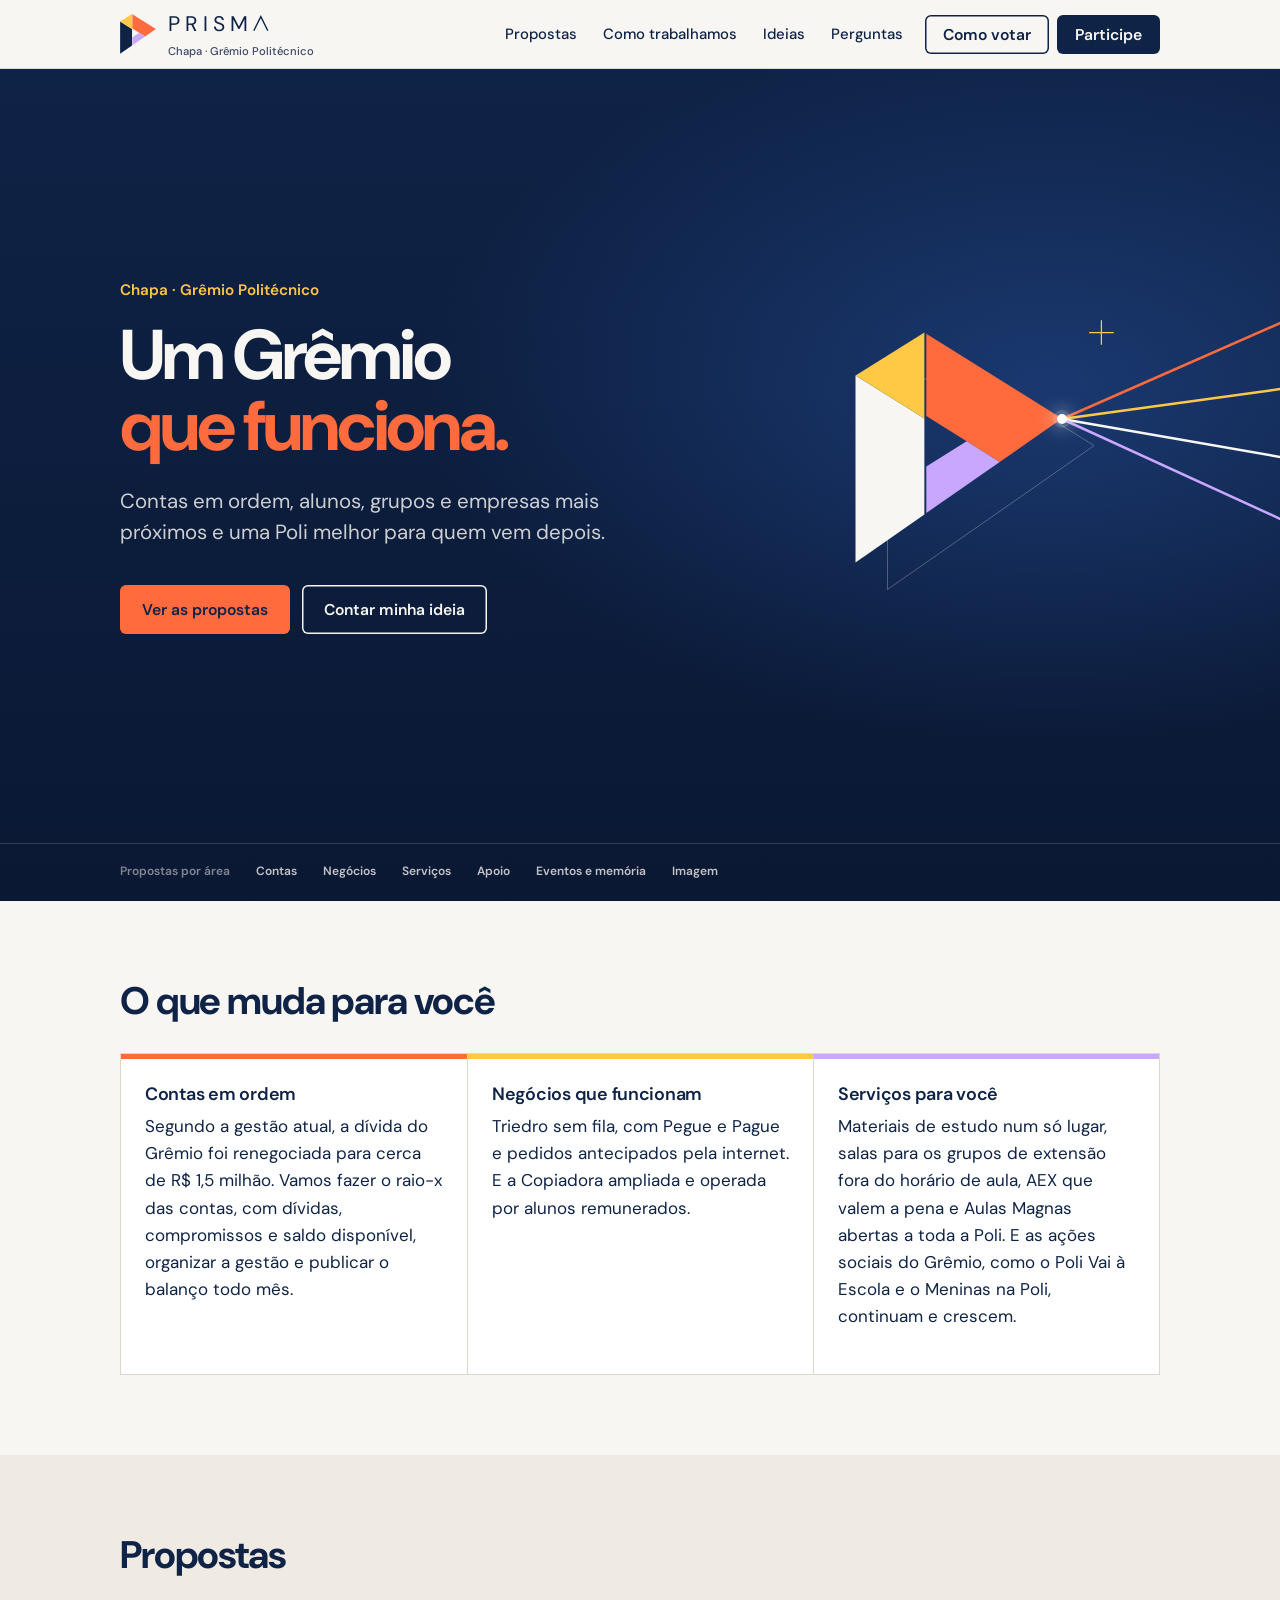
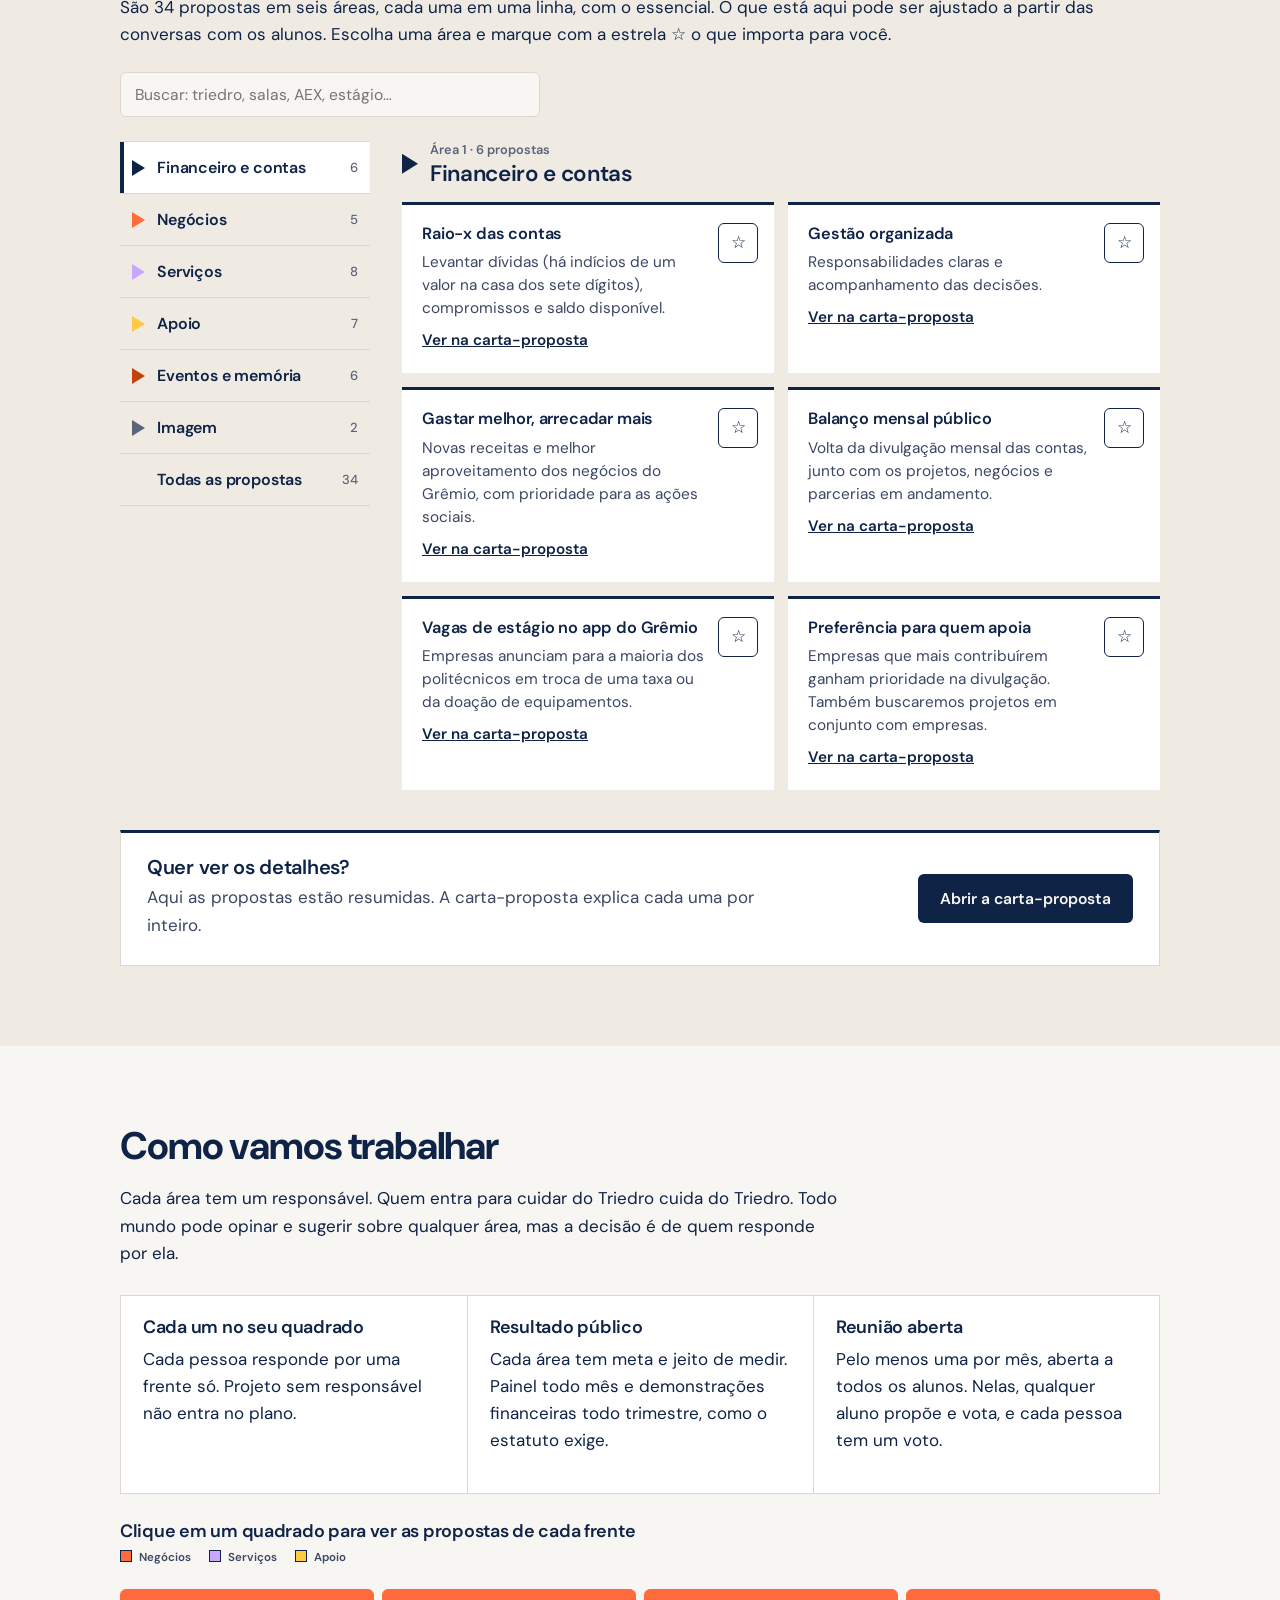
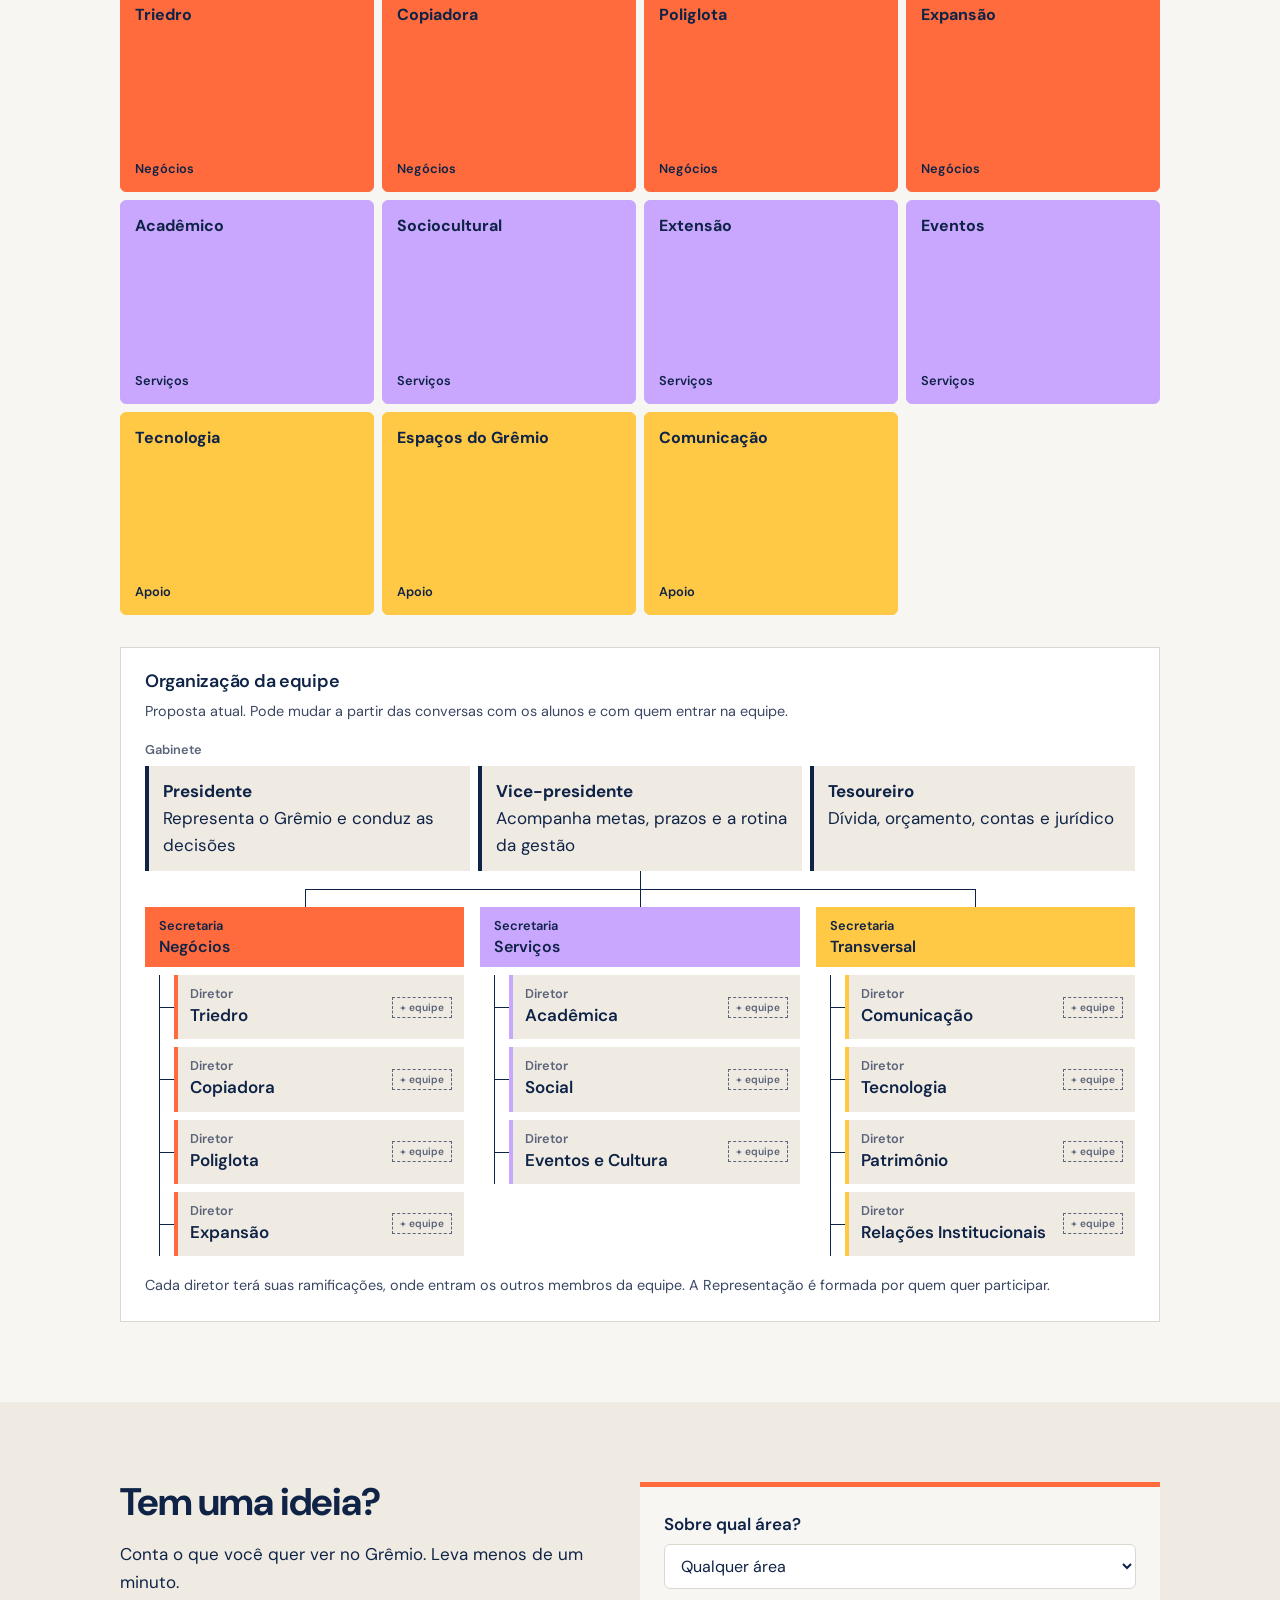
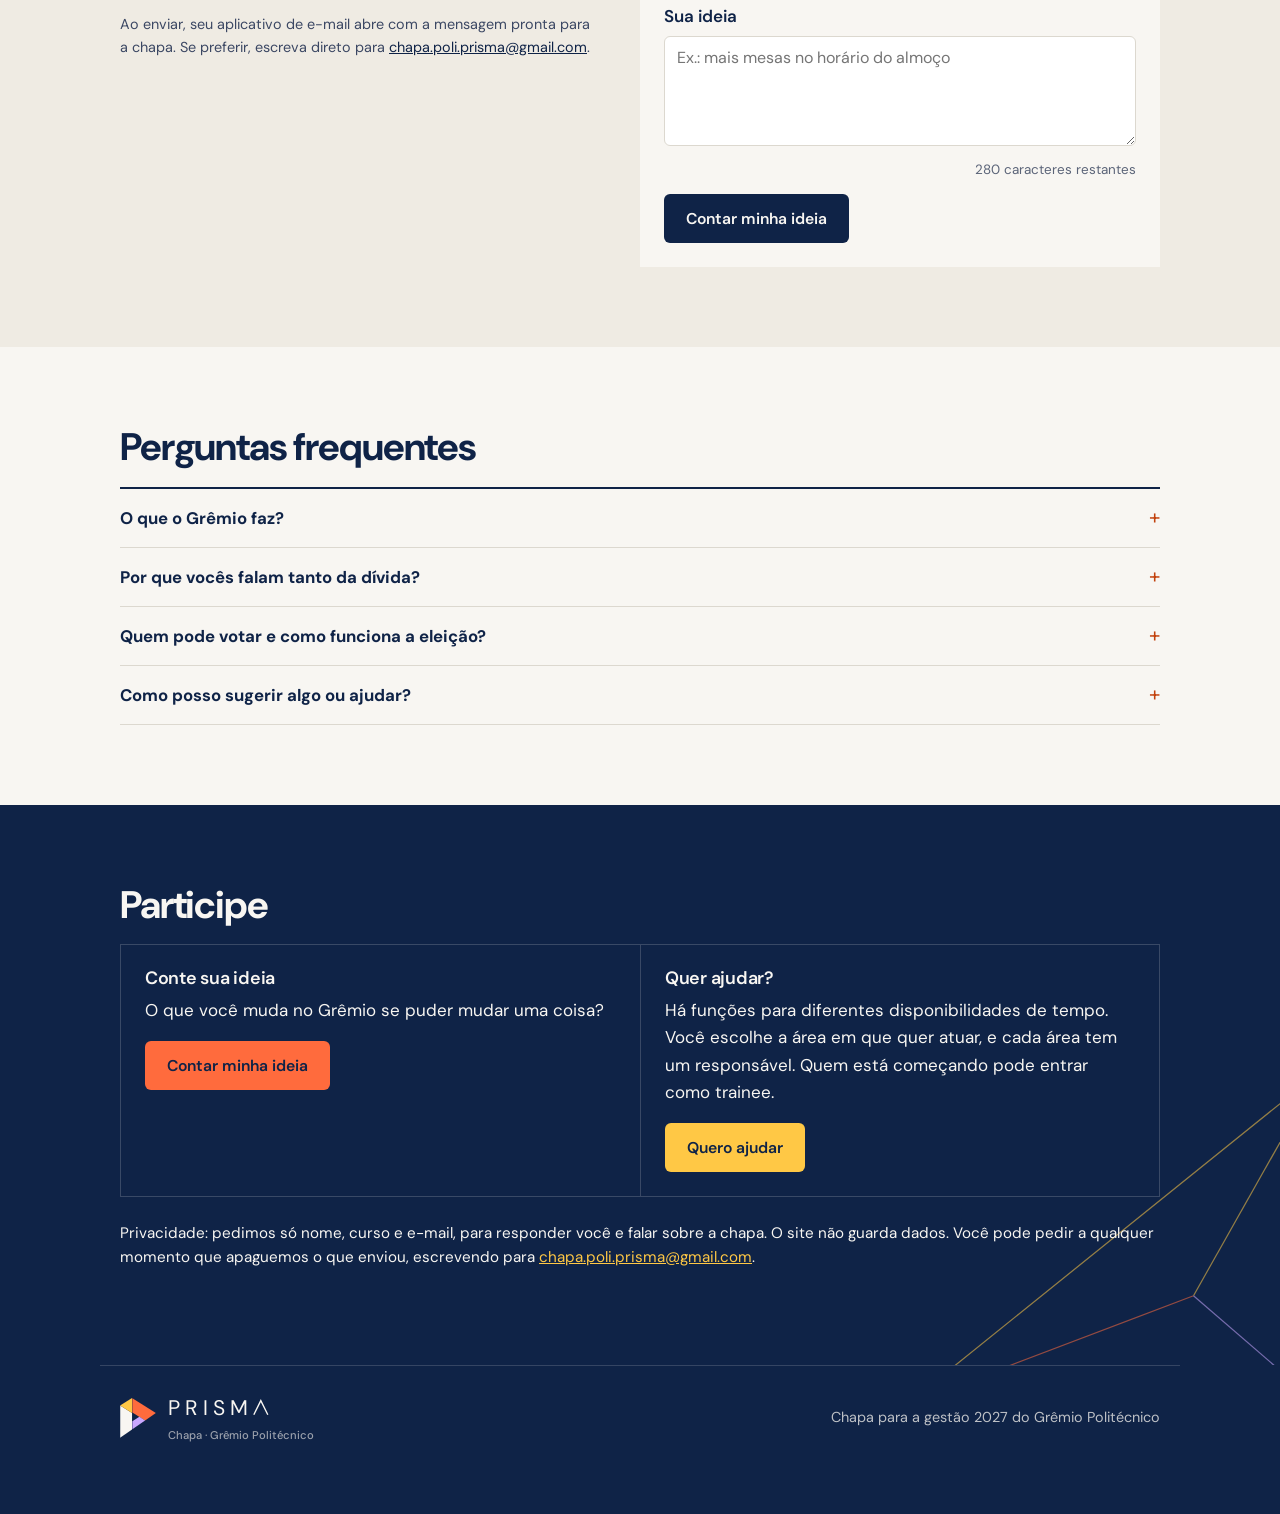
==== commit 0bb2ee2a: "Nova estética vira a principal (tema feixe), com o feixe acompanhando o hover do prisma; prévia /nov" ====
--- a/index.html
+++ b/index.html
@@ -1,5 +1,5 @@
 <!doctype html>
-<html lang="pt-BR">
+<html lang="pt-BR" class="feixe">
 <head>
 <meta charset="utf-8">
 <meta name="viewport" content="width=device-width,initial-scale=1">
@@ -367,6 +367,13 @@
 .pill{position:fixed;right:12px;bottom:12px;z-index:30;background:var(--orange);color:var(--navy);padding:10px 16px;font:500 .8rem var(--fm);letter-spacing:.04em;text-decoration:none;box-shadow:0 4px 16px rgba(15,31,61,.25);display:none}
 </style>
 <script data-goatcounter="https://prisma-poli.goatcounter.com/count" async src="https://gc.zgo.at/count.js"></script>
+<!-- tema feixe -->
+<link href="https://fonts.googleapis.com/css2?family=DM+Sans:opsz,wght@9..40,400;9..40,500;9..40,600;9..40,700&display=swap" rel="stylesheet">
+<link rel="stylesheet" href="tema-feixe.css">
+<script>if(!matchMedia("(prefers-reduced-motion: reduce)").matches){document.documentElement.classList.add("feixe-espera");setTimeout(function(){document.documentElement.classList.remove("feixe-espera")},3000)}</script>
+<script src="https://cdnjs.cloudflare.com/ajax/libs/gsap/3.12.5/gsap.min.js" defer></script>
+<script src="tema-feixe.js" defer></script>
+<!-- /tema feixe -->
 </head>
 <body>
 <!-- Símbolo Prisma: um P em facetas que apontam para a mesma direção -->
@@ -540,7 +547,7 @@
   <h3 id="voteT">Como votar</h3>
   <p><b>A votação de 10 a 12 de novembro foi anulada. Quem já votou precisa votar de novo.</b> A nova votação é em urnas, com voto secreto. Vota todo aluno de graduação e de pós-graduação stricto sensu da Poli.</p>
   <dl class="pop-d">
-    <div><dt>Votação</dt><dd><b>24, 25 e 26 de novembro</b> (terça a quinta), das <b>8h às 18h</b>.</dd></div>
+    <div><dt>Votação</dt><dd><b>24 a 26 de novembro</b> (terça a quinta), das <b>8h às 18h</b>.</dd></div>
     <div><dt>Onde</dt><dd>Urnas nos conjuntos Biênio/Produção, Civil/Ambiental, Elétrica/Computação, Mecânica/Mecatrônica/Naval, PMI/PMT e Química, todas das 8h às 18h.</dd></div>
     <div><dt>Leve</dt><dd>Basta um destes: seu número USP (NUSP), o e-Card ou a carteirinha USP.</dd></div>
     <div><dt>Debates</dt><dd>Já aconteceram, em 22 de outubro e 5 de novembro. Estão no YouTube do Grêmio: <a href="https://www.youtube.com/watch?v=uOQDFdUXltY" target="_blank" rel="noopener">1º debate</a> e <a href="https://www.youtube.com/watch?v=fPsU-HK9VA8" target="_blank" rel="noopener">2º debate</a>.</dd></div>
@@ -583,82 +590,98 @@
 // 2) P: campo c:"id-do-tópico" em cada proposta (ou na área, valendo para todas as dela).
 // 3) SQ (mais abaixo): cada quadrado das frentes → área e títulos das propostas que tratam dela.
 // O console do navegador (F12) avisa quando um título, tópico ou proposta citado nesses mapas não é encontrado.
-const CARTA={url:"carta-proposta.pdf?v=3",topicos:[
-{id:"contas",n:"1",t:"Financeiro e contas"},
-{id:"contas-diagnostico",n:"1.1",t:"Diagnóstico e organização financeira"},
-{id:"contas-transparencia",n:"1.2",t:"Transparência das contas"},
-{id:"contas-arrecadacao",n:"1.3",t:"Arrecadação e parcerias com empresas"},
-{id:"negocios",n:"2",t:"Negócios"},
-{id:"triedro",n:"2.1",t:"Triedro"},
-{id:"copiadora",n:"2.2",t:"Copiadora"},
-{id:"poliglota",n:"2.3",t:"Poliglota"},
-{id:"servicos",n:"3",t:"Serviços"},
-{id:"apoio-academico",n:"3.1",t:"Apoio acadêmico"},
-{id:"grupos-extensao",n:"3.2",t:"Grupos de extensão"},
-{id:"poliverso",n:"3.3",t:"Poliverso"},
-{id:"politique",n:"3.4",t:"Politique"},
-{id:"apoio",n:"4",t:"Apoio"},
-{id:"espacos",n:"4.1",t:"Espaços do Grêmio"},
-{id:"tecnologia",n:"4.2",t:"Tecnologia e comunicação"},
-{id:"representantes",n:"4.3",t:"Representantes discentes"},
-{id:"aex",n:"4.4",t:"Projetos com AEX"},
-{id:"cadopo",n:"4.5",t:"Continuidade do estudo de viabilidade da CADOPÔ",busca:"Continuidade do estudo de viabilidade"},
-{id:"acoes-sociais",n:"4.6",t:"Continuidade das ações sociais existentes"},
-{id:"manuais",n:"4.7",t:"Atualização dos “Manuais”",busca:"Atualização dos"},
-{id:"eventos",n:"5",t:"Eventos e memória"},
-{id:"festas",n:"5.1",t:"Festas e eventos"},
-{id:"jornal",n:"5.2",t:"Jornal Politécnico e sua expansão para o mundo digital das newsletters",busca:"Jornal Politécnico e sua expansão"},
-{id:"acervo",n:"5.3",t:"Digitalização do acervo de documentos, fotos e notícias do Grêmio",busca:"Digitalização do acervo de"},
-{id:"resistencia",n:"5.4",t:"Acervo da Resistência"},
-{id:"diploma",n:"5.5",t:"Remodelagem do diploma físico do politécnico"},
-{id:"imagem",n:"6",t:"Imagem"},
-{id:"imagem-externa",n:"6.1",t:"Imagem externa hostil à captação de parcerias e patrocínios"},
-{id:"imagem-interna",n:"6.2",t:"Imagem interna que transmite dubiedade"},
+const CARTA={url:"carta-proposta.pdf?v=5",topicos:[
+{id:"contas",n:"1",t:"Contas e transparência"},
+{id:"contas-raiox",n:"1.1",t:"Raio-X das Contas"},
+{id:"contas-orcamento",n:"1.2",t:"Orçamento do zero e estudar antes de gastar"},
+{id:"contas-abertas",n:"1.3",t:"Contas abertas"},
+{id:"contas-parcerias",n:"1.4",t:"Parcerias com regras públicas"},
+{id:"contas-destino",n:"1.5",t:"Para onde vai o dinheiro"},
+{id:"rds",n:"2",t:"Representação discente"},
+{id:"rds-colegiados",n:"2.1",t:"RDs em 7 colegiados"},
+{id:"rds-organizacao",n:"2.2",t:"Organização e formação"},
+{id:"rds-consulta",n:"2.3",t:"Consulta antes do voto"},
+{id:"rds-memoria",n:"2.4",t:"Memória da Representação"},
+{id:"rds-contas",n:"2.5",t:"Prestação de contas"},
+{id:"rds-participacao",n:"2.6",t:"Permanência, pós e instâncias de participação"},
+{id:"academico",n:"3",t:"Apoio acadêmico"},
+{id:"fuja",n:"3.1",t:"Fuja do Nabo"},
+{id:"estudos",n:"3.2",t:"Estudos num só lugar"},
+{id:"precalculo",n:"3.3",t:"Pré-cálculo"},
+{id:"manuais",n:"3.4",t:"Manuais e FAQ"},
+{id:"poliverso",n:"3.5",t:"Poliverso e Politique"},
+{id:"engenharia",n:"4",t:"Engenharia na Prática"},
+{id:"ep-programa",n:"4.1",t:"O programa"},
+{id:"ep-projetos",n:"4.2",t:"Projetos do primeiro ano"},
+{id:"ep-parcerias",n:"4.3",t:"Orientação, parcerias e AEX"},
+{id:"social",n:"5",t:"Social, permanência e coletivos"},
+{id:"acoes-sociais",n:"5.1",t:"Ações sociais mantidas e ampliadas"},
+{id:"cco",n:"5.2",t:"Comissão Contra Opressão estruturada"},
+{id:"permanencia",n:"5.3",t:"Permanência no dia a dia"},
+{id:"escritorio",n:"5.4",t:"Escritório Piloto"},
+{id:"negocios",n:"6",t:"Negócios"},
+{id:"triedro",n:"6.1",t:"Triedro com menos fila"},
+{id:"triedro-ferias",n:"6.2",t:"Triedro o ano inteiro"},
+{id:"copiadora",n:"6.3",t:"Copiadora e Poliglota"},
+{id:"empresas",n:"6.4",t:"Cada empresa com responsável e resultado público"},
+{id:"portal",n:"7",t:"Portal Politécnico"},
+{id:"portal-hoje",n:"7.1",t:"O que já funciona"},
+{id:"portal-gestao",n:"7.2",t:"O que vem com a gestão"},
+{id:"eventos",n:"8",t:"Eventos, cultura e memória"},
+{id:"festas",n:"8.1",t:"Recepção e festas"},
+{id:"integra",n:"8.2",t:"IntegraPoli, SAPO e grupos culturais"},
+{id:"jornal",n:"8.3",t:"Jornal e memória"},
+{id:"imagem",n:"9",t:"Imagem e relações"},
+{id:"imagem-alunos",n:"9.1",t:"Alunos e entidades"},
+{id:"imagem-empresas",n:"9.2",t:"Empresas e Escola, com liberdade de crítica"},
+{id:"movimento",n:"9.3",t:"Movimento estudantil e financiamento da USP"},
+{id:"cultura",n:"9.4",t:"Cultura interna e trabalhadores"},
+{id:"primeiro-ano",n:"",t:"O primeiro ano"},
 {id:"nota-final",n:"",t:"Nota final"}
 ]};
 
 // Propostas: resumo da carta-proposta, na mesma ordem e numeração dela. lp = prazo mais longo (os trechos em itálico da carta).
 const P=[
 {id:"contas",n:"1",g:"Financeiro e contas",c:"contas",b:[
- {t:"Raio-x das contas",c:"contas-diagnostico",d:"Levantar dívidas (há indícios de um valor na casa dos sete dígitos), compromissos e saldo disponível."},
- {t:"Gestão organizada",c:"contas-diagnostico",d:"Responsabilidades claras e acompanhamento das decisões."},
- {t:"Gastar melhor, arrecadar mais",c:"contas-diagnostico",d:"Novas receitas e melhor aproveitamento dos negócios do Grêmio, com prioridade para as ações sociais."},
- {t:"Balanço mensal público",c:"contas-transparencia",d:"Volta da divulgação mensal das contas, junto com os projetos, negócios e parcerias em andamento."},
- {t:"Vagas de estágio no app do Grêmio",c:"contas-arrecadacao",d:"Empresas anunciam para a maioria dos politécnicos em troca de uma taxa ou da doação de equipamentos."},
- {t:"Preferência para quem apoia",c:"contas-arrecadacao",d:"Empresas que mais contribuírem ganham prioridade na divulgação. Também buscaremos projetos em conjunto com empresas."}]},
+ {t:"Raio-x das contas",c:"contas-raiox",d:"Levantar dívidas (há indícios de um valor na casa dos sete dígitos), compromissos e saldo disponível."},
+ {t:"Gestão organizada",c:"contas-orcamento",d:"Responsabilidades claras e acompanhamento das decisões."},
+ {t:"Gastar melhor, arrecadar mais",c:"contas-destino",d:"Novas receitas e melhor aproveitamento dos negócios do Grêmio, com prioridade para as ações sociais."},
+ {t:"Balanço mensal público",c:"contas-abertas",d:"Volta da divulgação mensal das contas, junto com os projetos, negócios e parcerias em andamento."},
+ {t:"Vagas de estágio no app do Grêmio",c:"contas-parcerias",d:"Empresas anunciam para a maioria dos politécnicos em troca de uma taxa ou da doação de equipamentos."},
+ {t:"Preferência para quem apoia",c:"contas-parcerias",d:"Empresas que mais contribuírem ganham prioridade na divulgação. Também buscaremos projetos em conjunto com empresas."}]},
 {id:"negocios",n:"2",g:"Negócios",c:"negocios",b:[
  {t:"Triedro sem fila",c:"triedro",d:"Pegue e Pague para café e itens rápidos, pedidos antecipados pela internet e estudo de marmitas e entrega."},
- {t:"Triedro mais conhecido e confortável",c:"triedro",d:"Divulgação pela USP e melhoria das mesas e do espaço de convivência."},
+ {t:"Triedro mais conhecido e confortável",c:"triedro-ferias",d:"Divulgação pela USP e melhoria das mesas e do espaço de convivência."},
  {t:"Copiadora ampliada",c:"copiadora",d:"Operada por alunos remunerados, com impressão de PDFs, apostilas, cadernetas de provas antigas e simulados."},
  {t:"Sublimação na copiadora",c:"copiadora",d:"Confecção de artigos.",lp:1},
- {t:"Poliglota renovada",c:"poliglota",d:"Site e estrutura atualizados e melhor comunicação, para levar a escola de línguas do Grêmio além da Poli e da USP."}]},
-{id:"servicos",n:"3",g:"Serviços",c:"servicos",b:[
- {t:"Novo Fuja do Nabo",c:"apoio-academico",d:"No site e no aplicativo do Grêmio: provas antigas, exercícios resolvidos, videoaulas, guias e resumos num só lugar, começando pelo ciclo básico."},
- {t:"Grupos de estudo",c:"apoio-academico",d:"Criação de grupos de estudo para apoiar os alunos nas disciplinas."},
- {t:"FAQ do Grêmio",c:"apoio-academico",d:"Respostas para as dúvidas do dia a dia, sobre a Poli e sobre as matérias."},
- {t:"Salas para os grupos de extensão",c:"grupos-extensao",d:"Negociar com a diretoria o uso de salas fora do horário de aula, com um sistema de reservas."},
- {t:"Grupos de extensão mais perto do Grêmio",c:"grupos-extensao",d:"Projetos em conjunto, mais visibilidade para os grupos e parcerias com empresas que resolvam problemas do dia a dia da Poli."},
+ {t:"Poliglota renovada",c:"copiadora",d:"Site e estrutura atualizados e melhor comunicação, para levar a escola de línguas do Grêmio além da Poli e da USP."}]},
+{id:"servicos",n:"3",g:"Serviços",c:"academico",b:[
+ {t:"Novo Fuja do Nabo",c:"fuja",d:"No site e no aplicativo do Grêmio: provas antigas, exercícios resolvidos, videoaulas, guias e resumos num só lugar, começando pelo ciclo básico."},
+ {t:"Grupos de estudo",c:"estudos",d:"Criação de grupos de estudo para apoiar os alunos nas disciplinas."},
+ {t:"FAQ do Grêmio",c:"manuais",d:"Respostas para as dúvidas do dia a dia, sobre a Poli e sobre as matérias."},
+ {t:"Salas para os grupos de extensão",c:"ep-parcerias",d:"Negociar com a diretoria o uso de salas fora do horário de aula, com um sistema de reservas."},
+ {t:"Grupos de extensão mais perto do Grêmio",c:"ep-parcerias",d:"Projetos em conjunto, mais visibilidade para os grupos e parcerias com empresas que resolvam problemas do dia a dia da Poli."},
  {t:"Poliverso",c:"poliverso",d:"Aulas Magnas com engenheiros de destaque e carreiras diversas, abertas a toda a Poli e feitas em parceria com os grupos de extensão."},
- {t:"Politique",c:"politique",d:"Aulas Magnas com nomes do poder público (ministros, secretários, governador e parlamentares), dando espaço a todos os espectros democráticos."},
- {t:"Recursos para a Poli",c:"politique",d:"A partir do Politique, aproximar a Escola do poder público e, com o Amigos da Poli e o Poli Alumni, abrir caminho para novas parcerias."}]},
-{id:"apoio",n:"4",g:"Apoio",c:"apoio",b:[
- {t:"Espaços equipados",c:"espacos",d:"Micro-ondas novos, geladeiras, reforma de salas e novos equipamentos, por meio de parcerias com empresas."},
- {t:"Novo site do Grêmio",c:"tecnologia",d:"Ferramentas, perguntas frequentes, mapa dos bandejões, consulta e reserva de salas, orientações para ingressantes e o memorial num só lugar.",l:"https://chapaprisma.github.io/Site_gremio_poli/",lt:"Ver um exemplo de como pode ficar"},
- {t:"Tecnologia feita com os grupos da Poli",c:"tecnologia",d:"Sistemas digitais com Poli AI, Poli Quant, Poli Finance e Poli Júnior, e Pegue e Pague construído por alunos de eletrônica e design, por exemplo."},
- {t:"AEX que valem a pena",c:"aex",d:"Projetos reais de engenharia, propostos também pelos alunos, e horas de AEX nos grupos de extensão, em vez de mera burocracia."},
- {t:"Casa do Politécnico",c:"cadopo",d:"Continuar o estudo de viabilidade da reconstrução da CADOPÔ, a moradia estudantil dos politécnicos, com parceiros externos e grupos de extensão."},
+ {t:"Politique",c:"poliverso",d:"Aulas Magnas com nomes do poder público (ministros, secretários, governador e parlamentares), dando espaço a todos os espectros democráticos."},
+ {t:"Recursos para a Poli",c:"poliverso",d:"A partir do Politique, aproximar a Escola do poder público e, com o Amigos da Poli e o Poli Alumni, abrir caminho para novas parcerias."}]},
+{id:"apoio",n:"4",g:"Apoio",c:"social",b:[
+ {t:"Espaços equipados",c:"permanencia",d:"Micro-ondas novos, geladeiras, reforma de salas e novos equipamentos, por meio de parcerias com empresas."},
+ {t:"Novo site do Grêmio",c:"portal-gestao",d:"Ferramentas, perguntas frequentes, mapa dos bandejões, consulta e reserva de salas, orientações para ingressantes e o memorial num só lugar.",l:"https://chapaprisma.github.io/Site_gremio_poli/",lt:"Ver um exemplo de como pode ficar"},
+ {t:"Tecnologia feita com os grupos da Poli",c:"portal-gestao",d:"Sistemas digitais com Poli AI, Poli Quant, Poli Finance e Poli Júnior, e Pegue e Pague construído por alunos de eletrônica e design, por exemplo."},
+ {t:"AEX que valem a pena",c:"ep-parcerias",d:"Projetos reais de engenharia, propostos também pelos alunos, e horas de AEX nos grupos de extensão, em vez de mera burocracia."},
+ {t:"Casa do Politécnico",c:"permanencia",d:"Continuar o estudo de viabilidade da reconstrução da CADOPÔ, a moradia estudantil dos politécnicos, com parceiros externos e grupos de extensão."},
  {t:"Ações sociais mantidas e ampliadas",c:"acoes-sociais",d:"Poli Vai à Escola, Meninas na Poli e as demais continuam e crescem, com apoio das novas AEX."},
  {t:"Manuais em dia",c:"manuais",d:"Tutoriais atualizados sobre transferência interna, trancamento de matérias, bolsas e outras burocracias da Escola."}]},
 {id:"memoria",n:"5",g:"Eventos e memória",c:"eventos",b:[
  {t:"Cervejada/Calourada com a AAAP",c:"festas",d:"Logo no começo do ano que vem, além de outras festas com a AAAP e os CAs."},
  {t:"Bixopp de volta",c:"festas",d:"Estudo de viabilidade e retorno do Bixopp."},
  {t:"Jornal Politécnico digital",c:"jornal",d:"O jornal chega ao celular por e-mail e newsletter, ganha novas seções e tem o acervo digitalizado. A versão impressa continua."},
- {t:"Memorial dos 123 anos",c:"acervo",d:"Arquivo histórico do Grêmio, com documentos, fotos e notícias, aberto a todos no site."},
- {t:"Acervo da Resistência",c:"resistencia",d:"Memorial digital permanente dos estudantes da Poli assassinados pela ditadura militar e dos que resistiram ao regime."},
- {t:"Diploma à altura",c:"diploma",d:"Remodelar o diploma físico do politécnico, para que ele faça jus à conquista."}]},
+ {t:"Memorial dos 123 anos",c:"jornal",d:"Arquivo histórico do Grêmio, com documentos, fotos e notícias, aberto a todos no site."},
+ {t:"Acervo da Resistência",c:"jornal",d:"Memorial digital permanente dos estudantes da Poli assassinados pela ditadura militar e dos que resistiram ao regime."},
+ {t:"Diploma à altura",c:"jornal",d:"Remodelar o diploma físico do politécnico, para que ele faça jus à conquista."}]},
 {id:"imagem",n:"6",g:"Imagem",c:"imagem",b:[
- {t:"Imagem que atrai parceiros",c:"imagem-externa",d:"Redes sociais que não afastem empresas e patrocínios, abrindo caminho para parcerias como a do Espaço ON."},
- {t:"Recuperar a confiança dos alunos",c:"imagem-interna",d:"Mais transparência e eficiência: gestão mais hierarquizada, melhor delegação de tarefas e projetos temporários abertos a alunos de fora do Grêmio."}]}
+ {t:"Imagem que atrai parceiros",c:"imagem-empresas",d:"Redes sociais que não afastem empresas e patrocínios, abrindo caminho para parcerias como a do Espaço ON."},
+ {t:"Recuperar a confiança dos alunos",c:"imagem-alunos",d:"Mais transparência e eficiência: gestão mais hierarquizada, melhor delegação de tarefas e projetos temporários abertos a alunos de fora do Grêmio."}]}
 ];
 // cada proposta tem um id estável, derivado do título (as estrelas marcadas pelos visitantes dependem dele)
 const slug=s=>s.normalize("NFKD").replace(/\p{M}/gu,"").toLowerCase().replace(/[^a-z0-9]+/g,"-").replace(/^-|-$/g,"");
@@ -762,7 +785,7 @@
 const F=[
 ["O que o Grêmio faz?","O Grêmio Politécnico é a associação que representa os estudantes da Poli, fundada em 1903. Além de representar os alunos, ele administra o Triedro, a Copiadora Politécnica e a Poliglota, e organiza projetos como a Semana de Arte da Poli e o Jornal O Politécnico. E tem potencial enorme para fazer mais."],
 ["Por que vocês falam tanto da dívida?","Porque a situação financeira é o alicerce para que qualquer outra coisa possa ser discutida ou executada. Segundo a gestão atual, ela foi renegociada para cerca de R$ 1,5 milhão, e cumprir esse acordo é o que libera dinheiro para todo o resto. Por isso é vital que as contas voltem a ser saudáveis."],
-["Quem pode votar e como funciona a eleição?","Todo aluno de graduação e de pós-graduação stricto sensu da Poli é associado do Grêmio automaticamente, e pode votar. A Diretoria é eleita em Assembleia Geral, por chapas, com voto secreto. A votação de 10 a 12 de novembro foi anulada, e a nova votação é nos dias 24, 25 e 26 de novembro, das 8h às 18h, em urnas nos prédios da Poli. Quem já votou precisa votar de novo. Basta ter o número USP, o e-Card ou a carteirinha USP. Os detalhes estão em “Como votar”, no menu."],
+["Quem pode votar e como funciona a eleição?","Todo aluno de graduação e de pós-graduação stricto sensu da Poli é associado do Grêmio automaticamente, e pode votar. A Diretoria é eleita em Assembleia Geral, por chapas, com voto secreto. A votação de 10 a 12 de novembro foi anulada, e a nova votação é de 24 a 26 de novembro, das 8h às 18h, em urnas nos prédios da Poli. Quem já votou precisa votar de novo. Basta ter o número USP, o e-Card ou a carteirinha USP. Os detalhes estão em “Como votar”, no menu."],
 ["Como posso sugerir algo ou ajudar?","Pela seção Participe. Existem funções para diferentes disponibilidades de tempo, e quem está começando pode entrar como trainee."]
 ];
 $("#faqlist").innerHTML=F.map(([q,a])=>"<details><summary>"+esc(q)+"</summary><p>"+fmt(a)+"</p></details>").join("");
--- a/tema-feixe.css
+++ b/tema-feixe.css
@@ -0,0 +1,68 @@
+/* Tema "feixe" do site da chapa (prévia em /novo/).
+   Camada por cima do CSS atual, toda sob html.feixe: alinha o site ao manual de marca de 28/10
+   (DM Sans e a paleta nova) e traz a assinatura do prisma com o feixe de quatro cores no topo.
+   Para desfazer, basta não carregar este arquivo. */
+
+html.feixe {
+  --navy: #0F2347; --paper: #F8F6F2; --ink-neg: #F8F6F2;
+  --orange: #FF6B3D; --yellow: #FFC845; --lilac: #C9A7FF; --orange-d: #C2410C;
+  --paper2: #EFEBE3; --ink2: #3B4763; --ink3: #5B6478; --line: #DCD8CF;
+  --r: 6px;
+  --fh: "DM Sans", system-ui, sans-serif; --fb: "DM Sans", system-ui, sans-serif; --fm: "DM Sans", system-ui, sans-serif;
+}
+
+/* as cores do símbolo e dos ornamentos passam para a paleta do manual */
+html.feixe [fill="#F4BE5A"] { fill: #FFC845; }
+html.feixe [fill="#EC7042"] { fill: #FF6B3D; }
+html.feixe [fill="#B292F5"] { fill: #C9A7FF; }
+html.feixe [fill="#0F1F3D"] { fill: #0F2347; }
+html.feixe [fill="#F8F5F0"] { fill: #F8F6F2; }
+html.feixe [stroke="#F4BE5A"] { stroke: #FFC845; }
+html.feixe [stroke="#EC7042"] { stroke: #FF6B3D; }
+html.feixe [stroke="#B292F5"] { stroke: #C9A7FF; }
+
+/* tipografia do manual: DM Sans Bold nos títulos, letras apertadas */
+html.feixe h1 { font-weight: 700; letter-spacing: -.045em; line-height: 1; }
+html.feixe h1 .hl { font-weight: 700; }
+html.feixe h2 { letter-spacing: -.03em; }
+html.feixe h3 { letter-spacing: -.015em; }
+html.feixe .brand .name { font-weight: 400; }
+
+/* rótulos em texto normal, não em caixa alta espaçada */
+html.feixe .mono, html.feixe .eyebrow, html.feixe .ph small, html.feixe .lp, html.feixe .sq small, html.feixe .leg,
+html.feixe .tier, html.feixe .sec h4 small, html.feixe .sec li small, html.feixe .sec li i, html.feixe .pop-l small,
+html.feixe .pop-d dt, html.feixe .menu, html.feixe .brand .sub, html.feixe .pill {
+  text-transform: none; letter-spacing: 0; font-weight: 600;
+}
+html.feixe .eyebrow { font-size: .95rem; }
+html.feixe .brand .sub { font-size: .7rem; font-weight: 500; }
+html.feixe .sq small, html.feixe .ph small, html.feixe .tier, html.feixe .sec h4 small, html.feixe .sec li small, html.feixe .pop-d dt { font-size: .8rem; }
+
+/* as seções não são uma sequência: sai a numeração 01, 02… */
+html.feixe main > section:not(.hero) h2:first-child::before { content: none; }
+
+html.feixe header.top { background: rgba(248, 246, 242, .94); }
+html.feixe .props mark { background: rgba(255, 200, 69, .5); }
+
+/* hero: azul da marca com o brilho atrás do prisma */
+html.feixe .hero { background: radial-gradient(56rem 32rem at 82% 38%, rgba(27, 58, 115, .95), rgba(27, 58, 115, 0) 70%), linear-gradient(180deg, #0F2347 0%, #0A1833 100%); }
+html.feixe .hero p.lead { color: rgba(248, 246, 242, .82); }
+.feixe-raios { position: absolute; z-index: 0; overflow: visible; pointer-events: none; }
+.feixe-raios line { stroke-width: 2.5px; vector-effect: non-scaling-stroke; }
+.feixe-ponto { position: absolute; z-index: 2; width: 10px; height: 10px; margin: -5px 0 0 -5px; border-radius: 50%; background: #fff; pointer-events: none;
+  box-shadow: 0 0 0 4px rgba(255, 255, 255, .12), 0 0 18px 4px rgba(255, 255, 255, .45); }
+html.feixe .hero .mark { position: relative; z-index: 1; }
+
+/* estado inicial da abertura (o GSAP tira; some sozinho em 3 s se o GSAP não carregar) */
+html.feixe-espera .hero .mark, html.feixe-espera .hero h1, html.feixe-espera .hero .eyebrow,
+html.feixe-espera .hero p.lead, html.feixe-espera .hero .cta { visibility: hidden; }
+
+/* aviso de prévia */
+.previa-aviso { position: fixed; left: 50%; bottom: max(14px, env(safe-area-inset-bottom)); transform: translateX(-50%); z-index: 60;
+  display: flex; align-items: center; gap: 10px; flex-wrap: wrap; justify-content: center; max-width: calc(100% - 24px);
+  padding: 8px 8px 8px 16px; border-radius: 999px; background: #0F2347; color: #fff; font: 500 .86rem "DM Sans", system-ui, sans-serif;
+  box-shadow: 0 8px 24px rgba(0, 0, 0, .25); }
+.previa-aviso a { color: #0F2347; background: #FFC845; text-decoration: none; font-weight: 700; padding: 5px 12px; border-radius: 999px; }
+.previa-aviso a:hover, .previa-aviso a:focus-visible { background: #fff; color: #0F2347; outline: none; }
+.previa-aviso button { width: 28px; height: 28px; border-radius: 50%; border: 0; background: rgba(255, 255, 255, .14); color: #fff; font: 700 1rem/1 system-ui, sans-serif; cursor: pointer; }
+@media (max-width: 560px) { .previa-aviso { left: auto; right: 12px; transform: none; padding: 6px 6px 6px 12px; font-size: .78rem; gap: 8px; } .previa-aviso span { display: none; } }
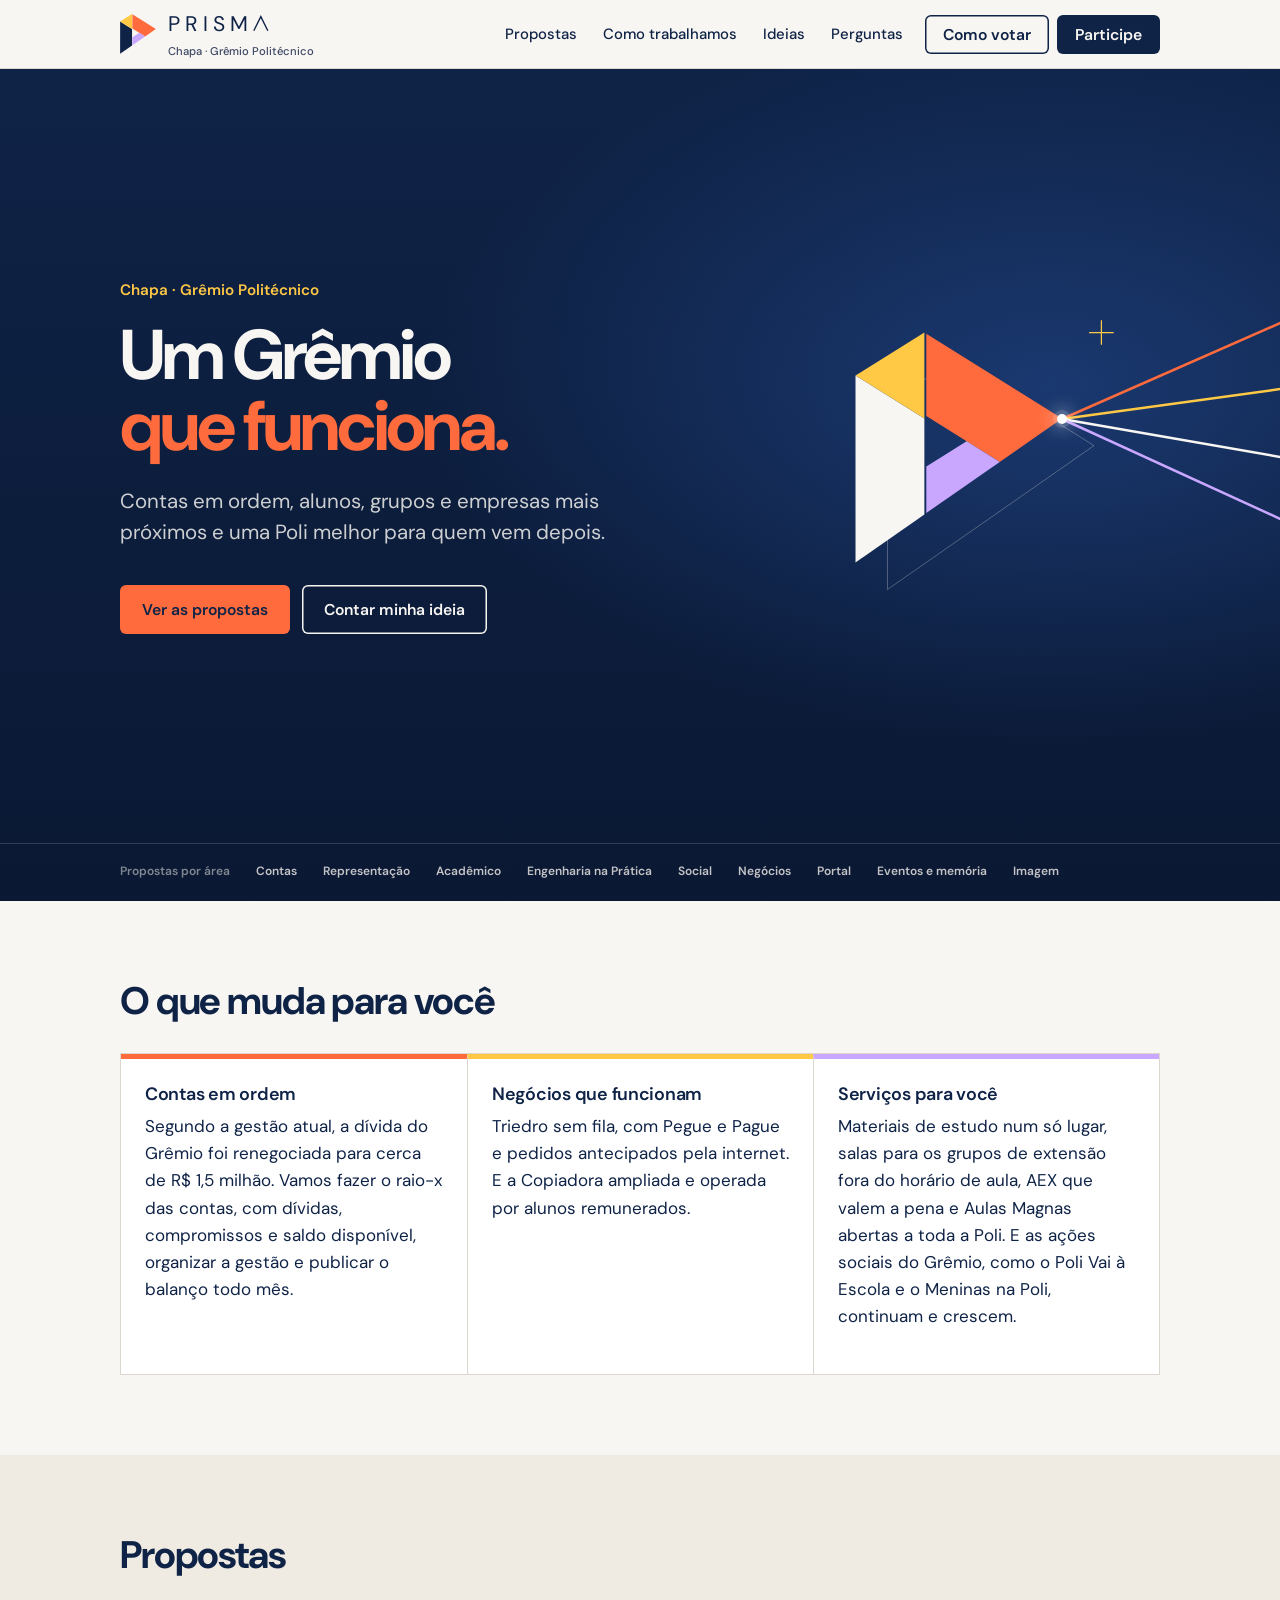
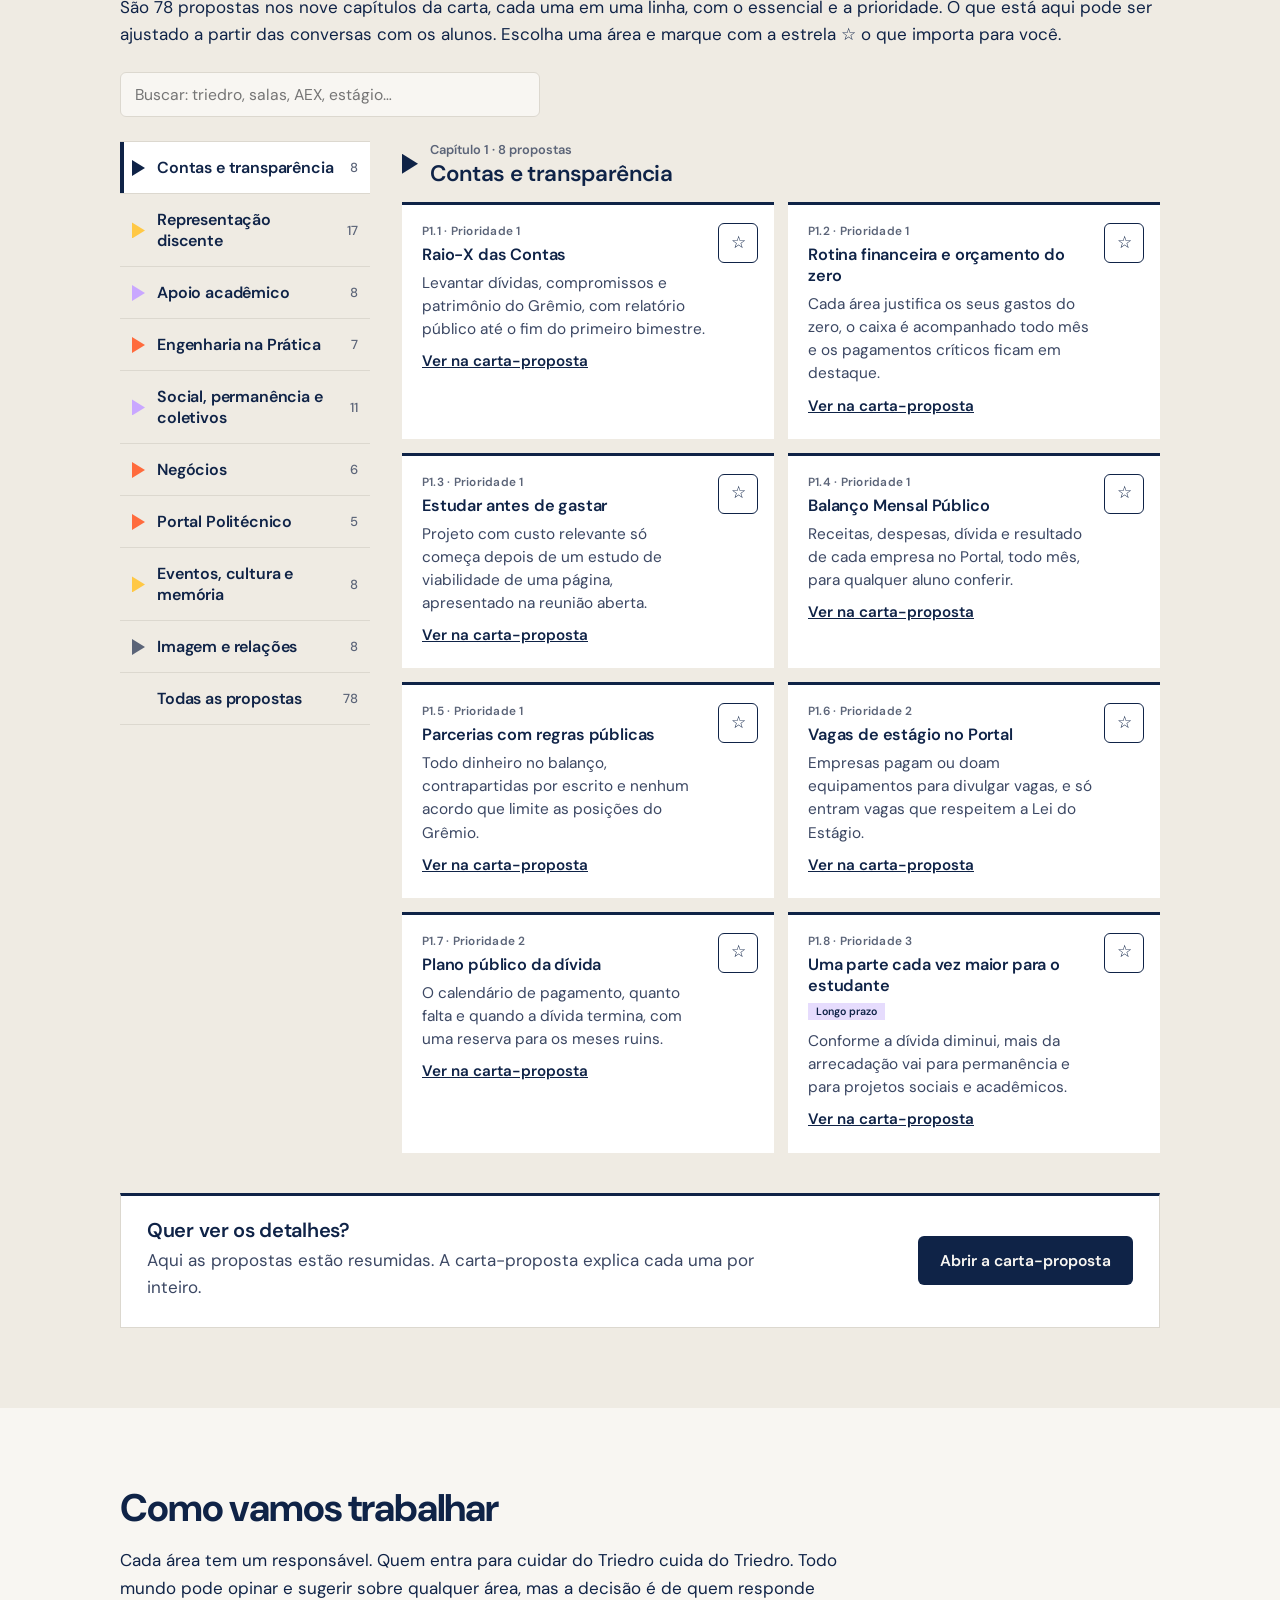
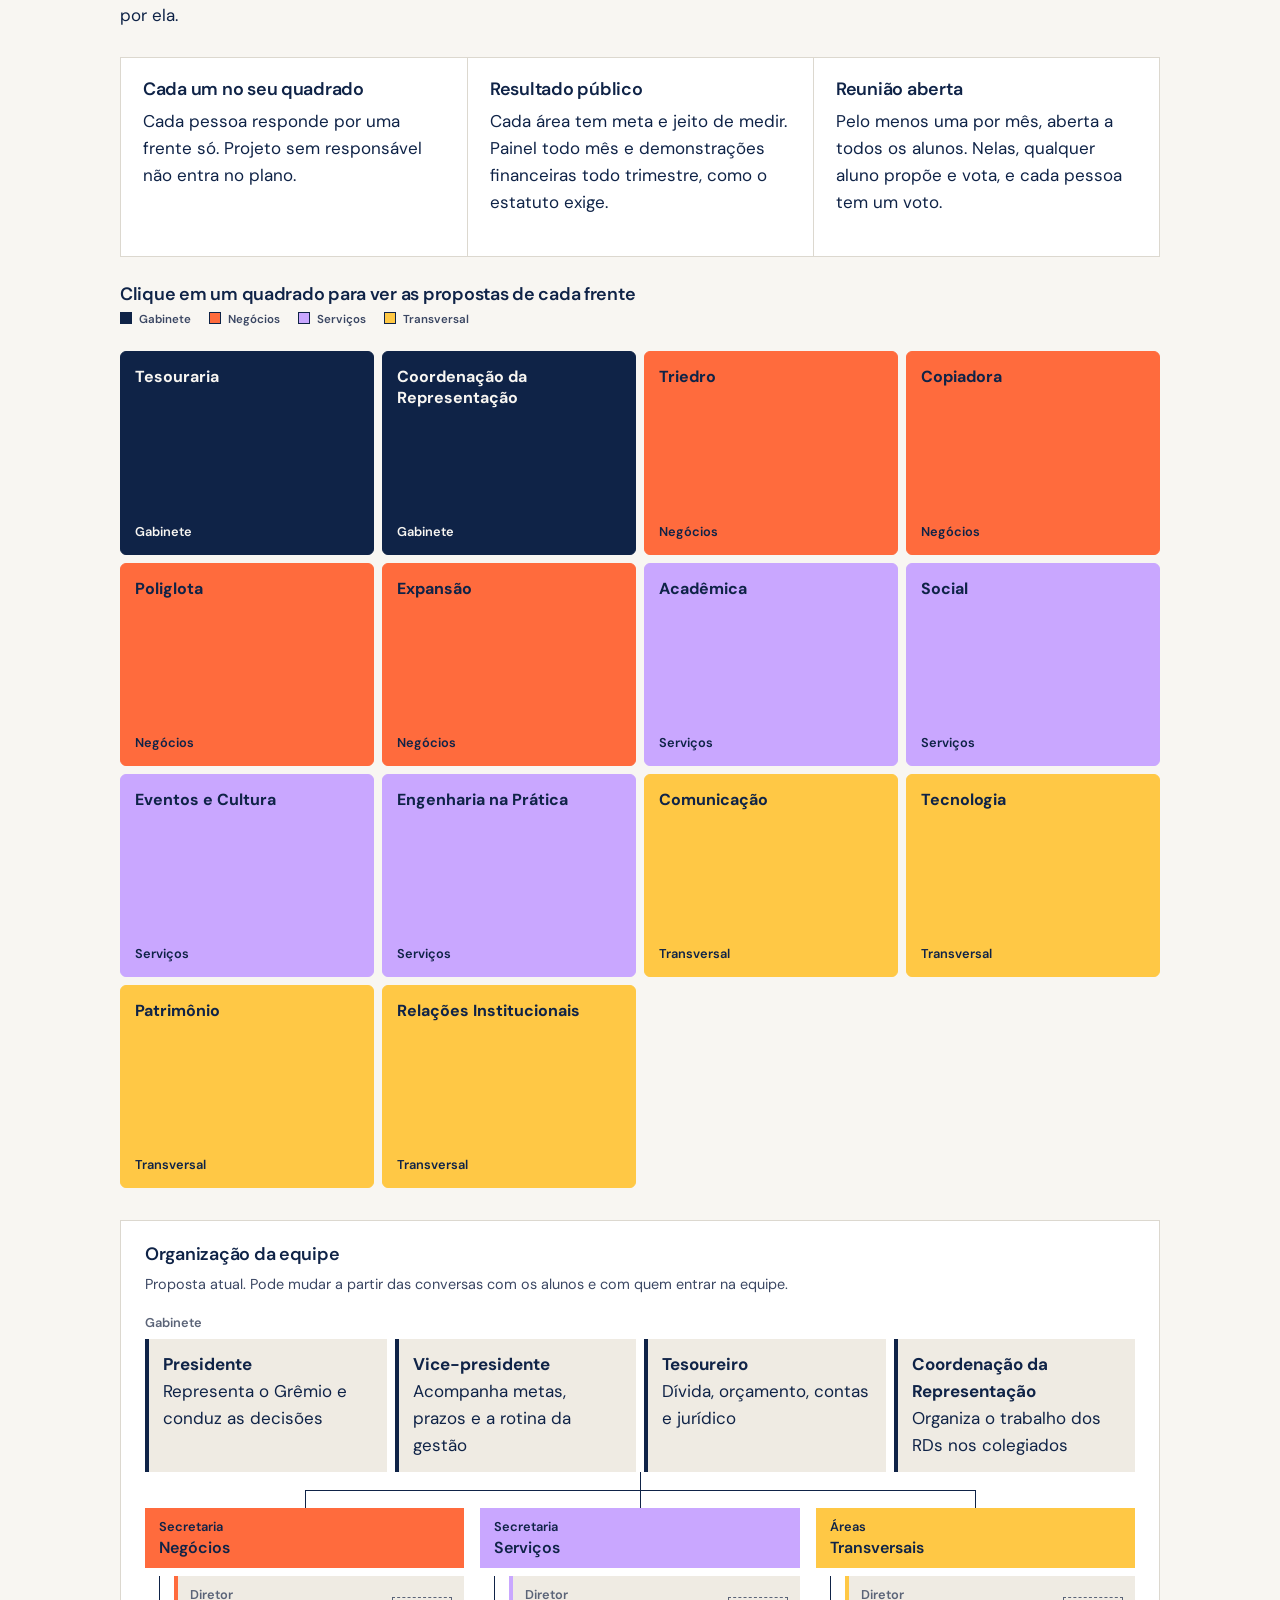
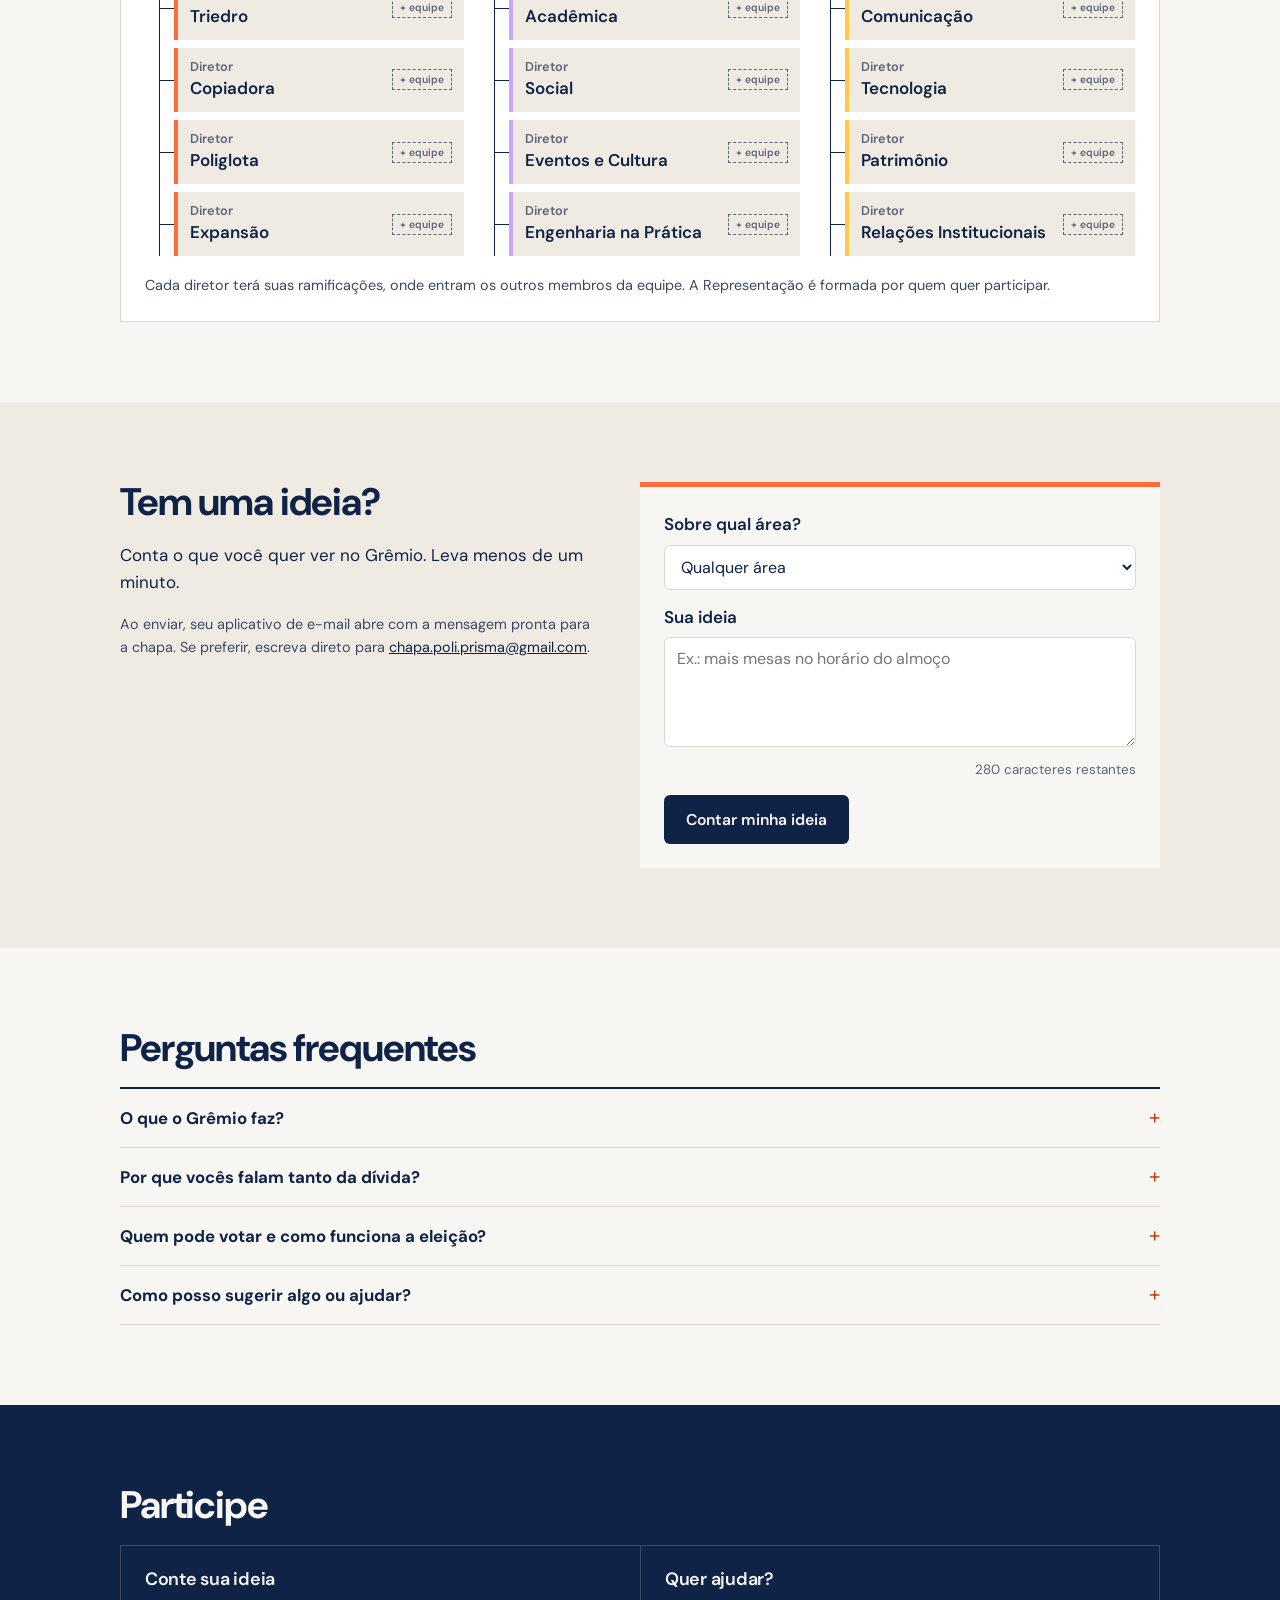
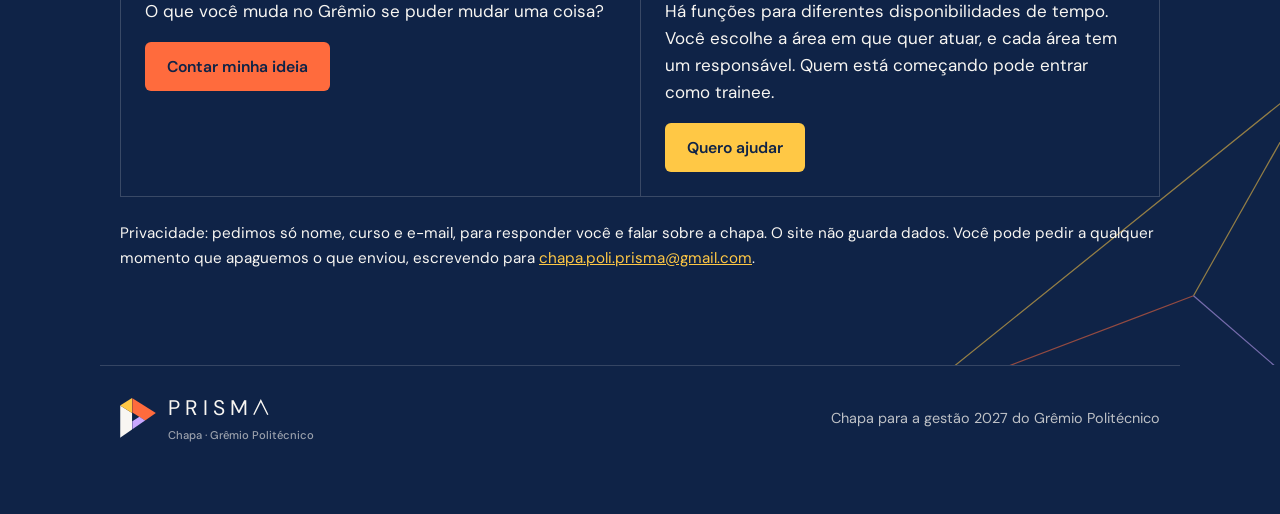
==== commit 7c299b40: "Carta-proposta completa (64 p.): 78 propostas nos nove capítulos, cada caixa abre a proposta na cart" ====
--- a/index.html
+++ b/index.html
@@ -134,7 +134,7 @@
 #propostas{background:var(--paper2)}
 .tools{margin:24px 0}
 .search{width:100%;max-width:420px;padding:11px 14px;border-radius:var(--r);border:1.5px solid var(--line);font:400 .98rem var(--fb);background:var(--paper);color:var(--navy)}
-[data-a=imagem]{--c:var(--ink3)} [data-a=contas]{--c:var(--navy)} [data-a=negocios]{--c:var(--orange)} [data-a=servicos]{--c:var(--lilac)} [data-a=apoio]{--c:var(--yellow)} [data-a=memoria]{--c:var(--orange-d)}
+[data-a=rds]{--c:var(--yellow)} [data-a=academico]{--c:var(--lilac)} [data-a=engenharia]{--c:var(--orange)} [data-a=social]{--c:var(--lilac)} [data-a=portal]{--c:var(--orange)} [data-a=eventos]{--c:var(--yellow)} [data-a=imagem]{--c:var(--ink3)} [data-a=contas]{--c:var(--navy)} [data-a=negocios]{--c:var(--orange)} [data-a=servicos]{--c:var(--lilac)} [data-a=apoio]{--c:var(--yellow)} [data-a=memoria]{--c:var(--orange-d)}
 .tri{flex:none;width:13px;height:16px;background:var(--c,var(--navy));clip-path:polygon(0 0,100% 50%,0 100%)}
 .pview{display:grid;grid-template-columns:250px minmax(0,1fr);gap:32px;align-items:start}
 .ptabs{position:sticky;top:88px;display:flex;flex-direction:column;border-top:1px solid var(--line)}
@@ -154,6 +154,7 @@
 .props mark{background:#FBE3A8;color:inherit;padding:0 1px}
 .props li{display:flex;gap:12px;align-items:flex-start;padding:18px 16px 20px 20px;background:#fff;border-top:3px solid var(--c)}
 .props li>div{flex:1;min-width:0}
+.props .pm{display:block;margin-bottom:5px;font:600 .74rem var(--fb);letter-spacing:.02em;color:var(--ink3)}
 .props b{display:block;font:600 1.02rem/1.3 var(--fh);letter-spacing:-.01em}
 .props p{margin:7px 0 0;color:var(--ink2);font-size:.96rem;line-height:1.5}
 .plink{display:inline-block;margin-top:8px;font-weight:600;font-size:.95rem}
@@ -190,13 +191,13 @@
 .sq{display:grid;grid-template-columns:repeat(4,1fr);gap:8px;margin:24px 0}
 @media(max-width:820px){.sq{grid-template-columns:repeat(2,1fr)}}
 .sq a,.sq div{aspect-ratio:1.25;border-radius:var(--r);padding:14px;display:flex;flex-direction:column;justify-content:space-between;text-decoration:none;color:var(--navy);font:700 1rem var(--fh);background:#fff;border:1.5px solid var(--navy);transition:transform .15s,box-shadow .15s}
-.sq .n{background:var(--orange);border-color:var(--orange)} .sq .s{background:var(--lilac);border-color:var(--lilac)} .sq .a{background:var(--yellow);border-color:var(--yellow)}
+.sq .g{background:var(--navy);border-color:var(--navy);color:var(--ink-neg)} .sq .g:hover{color:var(--ink-neg)} .sq .n{background:var(--orange);border-color:var(--orange)} .sq .s{background:var(--lilac);border-color:var(--lilac)} .sq .a{background:var(--yellow);border-color:var(--yellow)}
 .sq small{font:500 .66rem var(--fm);letter-spacing:.14em;text-transform:uppercase}
 .sq a:hover{transform:translate(-3px,-3px);box-shadow:3px 3px 0 var(--navy);color:var(--navy)}
 .leg{display:flex;gap:18px;flex-wrap:wrap;font:500 .72rem var(--fm);letter-spacing:.12em;text-transform:uppercase;margin-bottom:8px;color:var(--ink2)}
 .leg i{display:inline-block;width:12px;height:12px;border:1px solid var(--navy);margin-right:7px;vertical-align:-1px}
 .org{background:#fff;border:1px solid var(--line);padding:24px;margin-top:32px;position:relative}
-.top3{display:grid;grid-template-columns:repeat(3,1fr);gap:8px}
+.top3{display:grid;grid-template-columns:repeat(4,1fr);gap:8px}
 @media(max-width:820px){.top3{grid-template-columns:1fr}}
 .top3 div{background:var(--paper2);border-left:4px solid var(--navy);padding:12px 14px}
 .top3 b{display:block;font-family:var(--fh);font-weight:700}
@@ -411,7 +412,7 @@
     </div>
     <svg class="mark" viewBox="-12 -12 122 124" aria-hidden="true"><polygon class="echo" points="13,28.5 41,11 97,46 13,104.5"/><path class="tick" d="M100 -5v10M95 0h10"/><polygon fill="#F8F5F0" points="0,17.5 28,35 28,74 0,93.5"/><polygon class="f-y" fill="#F4BE5A" points="0,17.5 28,0 28,35"/><polygon class="f-o" fill="#EC7042" points="28.8,.5 84,35 58.65,52.66 28.8,34"/><polygon class="f-l" fill="#B292F5" points="28.8,54.5 45.2,44.25 58.65,52.66 28.8,73.44"/></svg>
   </div>
-  <div class="hero-foot mono" role="navigation" aria-label="Propostas por área"><div class="wrap"><span>Propostas por área</span><a href="#p-contas">Contas</a><a href="#p-negocios">Negócios</a><a href="#p-servicos">Serviços</a><a href="#p-apoio">Apoio</a><a href="#p-memoria">Eventos e memória</a><a href="#p-imagem">Imagem</a></div></div>
+  <div class="hero-foot mono" role="navigation" aria-label="Propostas por área"><div class="wrap"><span>Propostas por área</span><a href="#p-contas">Contas</a><a href="#p-rds">Representação</a><a href="#p-academico">Acadêmico</a><a href="#p-engenharia">Engenharia na Prática</a><a href="#p-social">Social</a><a href="#p-negocios">Negócios</a><a href="#p-portal">Portal</a><a href="#p-eventos">Eventos e memória</a><a href="#p-imagem">Imagem</a></div></div>
 </section>
 
 <section id="muda">
@@ -428,7 +429,7 @@
 <section id="propostas">
   <div class="wrap">
     <h2>Propostas</h2>
-    <p>São <span id="np">36</span> propostas em seis áreas, cada uma em uma linha, com o essencial. O que está aqui pode ser ajustado a partir das conversas com os alunos. Escolha uma área e marque com a estrela <b>☆</b> o que importa para você.</p>
+    <p>São <span id="np">78</span> propostas nos nove capítulos da carta, cada uma em uma linha, com o essencial e a prioridade. O que está aqui pode ser ajustado a partir das conversas com os alunos. Escolha uma área e marque com a estrela <b>☆</b> o que importa para você.</p>
     <div class="tools">
       <label class="sr" for="q">Buscar nas propostas</label>
       <input id="q" class="search" type="search" placeholder="Buscar: triedro, salas, AEX, estágio…">
@@ -459,7 +460,7 @@
       <div><h3>Reunião aberta</h3><p>Pelo menos uma por mês, aberta a todos os alunos. Nelas, qualquer aluno propõe e vota, e cada pessoa tem um voto.</p></div>
     </div>
     <h3>Clique em um quadrado para ver as propostas de cada frente</h3>
-    <div class="leg"><span><i style="background:var(--orange)"></i>Negócios</span><span><i style="background:var(--lilac)"></i>Serviços</span><span><i style="background:var(--yellow)"></i>Apoio</span></div>
+    <div class="leg"><span><i style="background:var(--navy)"></i>Gabinete</span><span><i style="background:var(--orange)"></i>Negócios</span><span><i style="background:var(--lilac)"></i>Serviços</span><span><i style="background:var(--yellow)"></i>Transversal</span></div>
     <div class="sq" id="sq"></div>
     <div class="org">
       <h3>Organização da equipe</h3>
@@ -469,6 +470,7 @@
         <div><b>Presidente</b>Representa o Grêmio e conduz as decisões</div>
         <div><b>Vice-presidente</b>Acompanha metas, prazos e a rotina da gestão</div>
         <div><b>Tesoureiro</b>Dívida, orçamento, contas e jurídico</div>
+        <div><b>Coordenação da Representação</b>Organiza o trabalho dos RDs nos colegiados</div>
       </div>
       <div class="secs">
         <div class="sec n"><h4><small>Secretaria</small>Negócios</h4><ul>
@@ -481,8 +483,9 @@
           <li><span><small>Diretor</small><b>Acadêmica</b></span><i>+ equipe</i></li>
           <li><span><small>Diretor</small><b>Social</b></span><i>+ equipe</i></li>
           <li><span><small>Diretor</small><b>Eventos e Cultura</b></span><i>+ equipe</i></li>
+          <li><span><small>Diretor</small><b>Engenharia na Prática</b></span><i>+ equipe</i></li>
         </ul></div>
-        <div class="sec a"><h4><small>Secretaria</small>Transversal</h4><ul>
+        <div class="sec a"><h4><small>Áreas</small>Transversais</h4><ul>
           <li><span><small>Diretor</small><b>Comunicação</b></span><i>+ equipe</i></li>
           <li><span><small>Diretor</small><b>Tecnologia</b></span><i>+ equipe</i></li>
           <li><span><small>Diretor</small><b>Patrimônio</b></span><i>+ equipe</i></li>
@@ -587,101 +590,232 @@
 //    O site localiza cada título sozinho no texto do PDF (o trecho de letra maior que casa com `busca`), então
 //    mudar a paginação não quebra nada: só se mexe aqui quando um título muda, entra ou sai.
 //    Ao trocar o PDF por uma versão nova, aumente o número em ?v= para ninguém ver a versão antiga guardada pelo navegador.
+//    Tópicos com o:1 não aparecem no índice: são as propostas (P1.1, P1.2…), destino das caixas; s = a seção do índice que fica marcada.
 // 2) P: campo c:"id-do-tópico" em cada proposta (ou na área, valendo para todas as dela).
 // 3) SQ (mais abaixo): cada quadrado das frentes → área e títulos das propostas que tratam dela.
 // O console do navegador (F12) avisa quando um título, tópico ou proposta citado nesses mapas não é encontrado.
-const CARTA={url:"carta-proposta.pdf?v=5",topicos:[
-{id:"contas",n:"1",t:"Contas e transparência"},
-{id:"contas-raiox",n:"1.1",t:"Raio-X das Contas"},
-{id:"contas-orcamento",n:"1.2",t:"Orçamento do zero e estudar antes de gastar"},
-{id:"contas-abertas",n:"1.3",t:"Contas abertas"},
-{id:"contas-parcerias",n:"1.4",t:"Parcerias com regras públicas"},
-{id:"contas-destino",n:"1.5",t:"Para onde vai o dinheiro"},
-{id:"rds",n:"2",t:"Representação discente"},
-{id:"rds-colegiados",n:"2.1",t:"RDs em 7 colegiados"},
-{id:"rds-organizacao",n:"2.2",t:"Organização e formação"},
-{id:"rds-consulta",n:"2.3",t:"Consulta antes do voto"},
-{id:"rds-memoria",n:"2.4",t:"Memória da Representação"},
-{id:"rds-contas",n:"2.5",t:"Prestação de contas"},
-{id:"rds-participacao",n:"2.6",t:"Permanência, pós e instâncias de participação"},
-{id:"academico",n:"3",t:"Apoio acadêmico"},
-{id:"fuja",n:"3.1",t:"Fuja do Nabo"},
-{id:"estudos",n:"3.2",t:"Estudos num só lugar"},
-{id:"precalculo",n:"3.3",t:"Pré-cálculo"},
-{id:"manuais",n:"3.4",t:"Manuais e FAQ"},
-{id:"poliverso",n:"3.5",t:"Poliverso e Politique"},
-{id:"engenharia",n:"4",t:"Engenharia na Prática"},
-{id:"ep-programa",n:"4.1",t:"O programa"},
-{id:"ep-projetos",n:"4.2",t:"Projetos do primeiro ano"},
-{id:"ep-parcerias",n:"4.3",t:"Orientação, parcerias e AEX"},
-{id:"social",n:"5",t:"Social, permanência e coletivos"},
-{id:"acoes-sociais",n:"5.1",t:"Ações sociais mantidas e ampliadas"},
-{id:"cco",n:"5.2",t:"Comissão Contra Opressão estruturada"},
-{id:"permanencia",n:"5.3",t:"Permanência no dia a dia"},
-{id:"escritorio",n:"5.4",t:"Escritório Piloto"},
-{id:"negocios",n:"6",t:"Negócios"},
-{id:"triedro",n:"6.1",t:"Triedro com menos fila"},
-{id:"triedro-ferias",n:"6.2",t:"Triedro o ano inteiro"},
-{id:"copiadora",n:"6.3",t:"Copiadora e Poliglota"},
-{id:"empresas",n:"6.4",t:"Cada empresa com responsável e resultado público"},
-{id:"portal",n:"7",t:"Portal Politécnico"},
-{id:"portal-hoje",n:"7.1",t:"O que já funciona"},
-{id:"portal-gestao",n:"7.2",t:"O que vem com a gestão"},
-{id:"eventos",n:"8",t:"Eventos, cultura e memória"},
-{id:"festas",n:"8.1",t:"Recepção e festas"},
-{id:"integra",n:"8.2",t:"IntegraPoli, SAPO e grupos culturais"},
-{id:"jornal",n:"8.3",t:"Jornal e memória"},
-{id:"imagem",n:"9",t:"Imagem e relações"},
-{id:"imagem-alunos",n:"9.1",t:"Alunos e entidades"},
-{id:"imagem-empresas",n:"9.2",t:"Empresas e Escola, com liberdade de crítica"},
-{id:"movimento",n:"9.3",t:"Movimento estudantil e financiamento da USP"},
-{id:"cultura",n:"9.4",t:"Cultura interna e trabalhadores"},
-{id:"primeiro-ano",n:"",t:"O primeiro ano"},
-{id:"nota-final",n:"",t:"Nota final"}
+const CARTA={url:"carta-proposta.pdf?v=6",topicos:[
+{"id":"manifesto","n":"","t":"Manifesto","busca":"Lembra do dia em que você entrou na Poli"},
+{"id":"missao","n":"","t":"Missão, visão e valores"},
+{"id":"gremio-hoje","n":"","t":"O Grêmio hoje"},
+{"id":"como-trabalhar","n":"","t":"Como vamos trabalhar"},
+{"id":"prioridades","n":"","t":"O que vem primeiro"},
+{"id":"ja-fizemos","n":"","t":"O que já fizemos"},
+{"id":"contas","n":"1","t":"Contas e transparência"},
+{"id":"contas-1","n":"1.1","t":"Raio-X e rotina financeira","busca":"1.1 Raio-X e rotina financeira"},
+{"id":"p1-1","n":"P1.1","t":"Raio-X das Contas","busca":"P1.1 Raio-X das Contas","o":1,"s":"contas-1"},
+{"id":"p1-2","n":"P1.2","t":"Rotina financeira e orçamento do zero","busca":"P1.2 Rotina financeira e orçamento do zero","o":1,"s":"contas-1"},
+{"id":"p1-3","n":"P1.3","t":"Estudar antes de gastar","busca":"P1.3 Estudar antes de gastar","o":1,"s":"contas-1"},
+{"id":"contas-2","n":"1.2","t":"Contas abertas","busca":"1.2 Contas abertas"},
+{"id":"p1-4","n":"P1.4","t":"Balanço Mensal Público","busca":"P1.4 Balanço Mensal Público","o":1,"s":"contas-2"},
+{"id":"contas-3","n":"1.3","t":"Arrecadação e parcerias","busca":"1.3 Arrecadação e parcerias"},
+{"id":"p1-5","n":"P1.5","t":"Parcerias com regras públicas","busca":"P1.5 Parcerias com regras públicas","o":1,"s":"contas-3"},
+{"id":"p1-6","n":"P1.6","t":"Vagas de estágio no Portal","busca":"P1.6 Vagas de estágio no Portal","o":1,"s":"contas-3"},
+{"id":"contas-4","n":"1.4","t":"Para onde vai o dinheiro","busca":"1.4 Para onde vai o dinheiro"},
+{"id":"p1-7","n":"P1.7","t":"Plano público da dívida","busca":"P1.7 Plano público da dívida","o":1,"s":"contas-4"},
+{"id":"p1-8","n":"P1.8","t":"Uma parte cada vez maior para o estudante","busca":"P1.8 Uma parte cada vez maior para o estudante","o":1,"s":"contas-4"},
+{"id":"rds","n":"2","t":"Representação discente"},
+{"id":"rds-1","n":"2.1","t":"O que é a representação discente","busca":"2.1 O que é a representação discente"},
+{"id":"rds-2","n":"2.2","t":"Nossos RDs e o que vão defender","busca":"2.2 Nossos RDs e o que vão defender"},
+{"id":"rds-3","n":"2.3","t":"Organização e formação","busca":"2.3 Organização e formação"},
+{"id":"p2-1","n":"P2.1","t":"Coordenação da Representação","busca":"P2.1 Coordenação da Representação","o":1,"s":"rds-3"},
+{"id":"p2-2","n":"P2.2","t":"Rede com os CAs e os representantes de sala","busca":"P2.2 Rede com os CAs e os representantes de sala","o":1,"s":"rds-3"},
+{"id":"p2-3","n":"P2.3","t":"Formação de novos RDs","busca":"P2.3 Formação de novos RDs","o":1,"s":"rds-3"},
+{"id":"p2-4","n":"P2.4","t":"Passagem de bastão","busca":"P2.4 Passagem de bastão","o":1,"s":"rds-3"},
+{"id":"rds-4","n":"2.4","t":"Consulta antes do voto","busca":"2.4 Consulta antes do voto"},
+{"id":"p2-5","n":"P2.5","t":"Pautas e consultas no Portal","busca":"P2.5 Pautas e consultas no Portal","o":1,"s":"rds-4"},
+{"id":"p2-6","n":"P2.6","t":"Plantão do RD nos prédios","busca":"P2.6 Plantão do RD nos prédios","o":1,"s":"rds-4"},
+{"id":"p2-7","n":"P2.7","t":"Raio-X da Graduação","busca":"P2.7 Raio-X da Graduação","o":1,"s":"rds-4"},
+{"id":"p2-8","n":"P2.8","t":"Canal de problemas em disciplinas e Mapa de problemas","busca":"P2.8 Canal de problemas em disciplinas e Mapa de problemas","o":1,"s":"rds-4"},
+{"id":"rds-5","n":"2.5","t":"Memória da Representação","busca":"2.5 Memória da Representação"},
+{"id":"p2-9","n":"P2.9","t":"Memória da Representação","busca":"P2.9 Memória da Representação","o":1,"s":"rds-5"},
+{"id":"p2-10","n":"P2.10","t":"Dossiê de pauta e diálogo antes do voto","busca":"P2.10 Dossiê de pauta e diálogo antes do voto","o":1,"s":"rds-5"},
+{"id":"rds-6","n":"2.6","t":"Prestação de contas","busca":"2.6 Prestação de contas"},
+{"id":"p2-11","n":"P2.11","t":"Calendário público e resumo de cada reunião em até sete dias","busca":"P2.11 Calendário público e resumo de cada reunião em até sete dias","o":1,"s":"rds-6"},
+{"id":"p2-12","n":"P2.12","t":"Rastreador de demandas","busca":"P2.12 Rastreador de demandas","o":1,"s":"rds-6"},
+{"id":"p2-13","n":"P2.13","t":"Relatório semestral da representação","busca":"P2.13 Relatório semestral da representação","o":1,"s":"rds-6"},
+{"id":"rds-7","n":"2.7","t":"Permanência e pós-graduação","busca":"2.7 Permanência e pós-graduação"},
+{"id":"p2-14","n":"P2.14","t":"Pauta de permanência nos colegiados","busca":"P2.14 Pauta de permanência nos colegiados","o":1,"s":"rds-7"},
+{"id":"p2-15","n":"P2.15","t":"Representação da pós-graduação","busca":"P2.15 Representação da pós-graduação","o":1,"s":"rds-7"},
+{"id":"rds-8","n":"2.8","t":"Assembleia, plebiscitos e reuniões abertas","busca":"2.8 Assembleia, plebiscitos e reuniões abertas"},
+{"id":"p2-16","n":"P2.16","t":"Cada instância com o seu papel","busca":"P2.16 Cada instância com o seu papel","o":1,"s":"rds-8"},
+{"id":"p2-17","n":"P2.17","t":"Canal de ideias permanente","busca":"P2.17 Canal de ideias permanente","o":1,"s":"rds-8"},
+{"id":"academico","n":"3","t":"Apoio acadêmico"},
+{"id":"academico-1","n":"3.1","t":"Estudos num só lugar","busca":"3.1 Estudos num só lugar"},
+{"id":"p3-1","n":"P3.1","t":"Fuja do Nabo","busca":"P3.1 Fuja do Nabo","o":1,"s":"academico-1"},
+{"id":"p3-2","n":"P3.2","t":"Área acadêmica do Portal","busca":"P3.2 Área acadêmica do Portal","o":1,"s":"academico-1"},
+{"id":"p3-3","n":"P3.3","t":"Revisões e grupos de estudo","busca":"P3.3 Revisões e grupos de estudo","o":1,"s":"academico-1"},
+{"id":"academico-2","n":"3.2","t":"Base para quem chega","busca":"3.2 Base para quem chega"},
+{"id":"p3-4","n":"P3.4","t":"Pré-cálculo","busca":"P3.4 Pré-cálculo","o":1,"s":"academico-2"},
+{"id":"p3-5","n":"P3.5","t":"Manuais atualizados e FAQ do Grêmio","busca":"P3.5 Manuais atualizados e FAQ do Grêmio","o":1,"s":"academico-2"},
+{"id":"academico-3","n":"3.3","t":"Pós-graduação e Aulas Magnas","busca":"3.3 Pós-graduação e Aulas Magnas"},
+{"id":"p3-6","n":"P3.6","t":"Pós-graduação mais perto da graduação","busca":"P3.6 Pós-graduação mais perto da graduação","o":1,"s":"academico-3"},
+{"id":"p3-7","n":"P3.7","t":"Poliverso","busca":"P3.7 Poliverso","o":1,"s":"academico-3"},
+{"id":"p3-8","n":"P3.8","t":"Politique","busca":"P3.8 Politique","o":1,"s":"academico-3"},
+{"id":"engenharia","n":"4","t":"Engenharia na Prática"},
+{"id":"engenharia-1","n":"4.1","t":"O programa","busca":"4.1 O programa"},
+{"id":"p4-1","n":"P4.1","t":"Banco de problemas e chamada semestral","busca":"P4.1 Banco de problemas e chamada semestral","o":1,"s":"engenharia-1"},
+{"id":"engenharia-2","n":"4.2","t":"Projetos do primeiro ano","busca":"4.2 Projetos do primeiro ano"},
+{"id":"p4-2","n":"P4.2","t":"Mostra de Projetos","busca":"P4.2 Mostra de Projetos","o":1,"s":"engenharia-2"},
+{"id":"engenharia-3","n":"4.3","t":"Orientação, parcerias e AEX","busca":"4.3 Orientação, parcerias e AEX"},
+{"id":"p4-3","n":"P4.3","t":"Rede de professores orientadores","busca":"P4.3 Rede de professores orientadores","o":1,"s":"engenharia-3"},
+{"id":"p4-4","n":"P4.4","t":"Parcerias e regras para cada projeto","busca":"P4.4 Parcerias e regras para cada projeto","o":1,"s":"engenharia-3"},
+{"id":"p4-5","n":"P4.5","t":"Credenciamento do Engenharia na Prática como atividade de extensão","busca":"P4.5 Credenciamento do Engenharia na Prática como atividade de extensão","o":1,"s":"engenharia-3"},
+{"id":"p4-6","n":"P4.6","t":"Grupos de extensão mais perto do Grêmio","busca":"P4.6 Grupos de extensão mais perto do Grêmio","o":1,"s":"engenharia-3"},
+{"id":"p4-7","n":"P4.7","t":"Um lugar para construir","busca":"P4.7 Um lugar para construir","o":1,"s":"engenharia-3"},
+{"id":"social","n":"5","t":"Social, permanência e coletivos"},
+{"id":"social-1","n":"5.1","t":"Projetos sociais","busca":"5.1 Projetos sociais"},
+{"id":"p5-1","n":"P5.1","t":"Ações sociais mantidas e ampliadas","busca":"P5.1 Ações sociais mantidas e ampliadas","o":1,"s":"social-1"},
+{"id":"p5-2","n":"P5.2","t":"Comissão Contra Opressão estruturada","busca":"P5.2 Comissão Contra Opressão estruturada","o":1,"s":"social-1"},
+{"id":"p5-3","n":"P5.3","t":"Projetos sociais com os CAs e as entidades","busca":"P5.3 Projetos sociais com os CAs e as entidades","o":1,"s":"social-1"},
+{"id":"p5-4","n":"P5.4","t":"Balanço e patrocínio para cada projeto social","busca":"P5.4 Balanço e patrocínio para cada projeto social","o":1,"s":"social-1"},
+{"id":"social-2","n":"5.2","t":"Permanência no dia a dia","busca":"5.2 Permanência no dia a dia"},
+{"id":"p5-5","n":"P5.5","t":"Guia de bolsas e auxílios","busca":"P5.5 Guia de bolsas e auxílios","o":1,"s":"social-2"},
+{"id":"p5-6","n":"P5.6","t":"Saúde mental","busca":"P5.6 Saúde mental","o":1,"s":"social-2"},
+{"id":"p5-7","n":"P5.7","t":"Mapa das necessidades e espaços equipados","busca":"P5.7 Mapa das necessidades e espaços equipados","o":1,"s":"social-2"},
+{"id":"p5-8","n":"P5.8","t":"Casa do Politécnico","busca":"P5.8 Casa do Politécnico","o":1,"s":"social-2"},
+{"id":"social-3","n":"5.3","t":"Escritório Piloto","busca":"5.3 Escritório Piloto"},
+{"id":"p5-9","n":"P5.9","t":"Autonomia dos coletivos no Escritório Piloto","busca":"P5.9 Autonomia dos coletivos no Escritório Piloto","o":1,"s":"social-3"},
+{"id":"p5-10","n":"P5.10","t":"EP garantido em caso de reforma","busca":"P5.10 EP garantido em caso de reforma","o":1,"s":"social-3"},
+{"id":"p5-11","n":"P5.11","t":"Apoio às atividades dos coletivos","busca":"P5.11 Apoio às atividades dos coletivos","o":1,"s":"social-3"},
+{"id":"negocios","n":"6","t":"Negócios"},
+{"id":"negocios-1","n":"6.1","t":"Triedro","busca":"6.1 Triedro"},
+{"id":"p6-1","n":"P6.1","t":"Triedro com menos fila","busca":"P6.1 Triedro com menos fila","o":1,"s":"negocios-1"},
+{"id":"p6-2","n":"P6.2","t":"Triedro o ano inteiro","busca":"P6.2 Triedro o ano inteiro","o":1,"s":"negocios-1"},
+{"id":"negocios-2","n":"6.2","t":"Copiadora e Poliglota","busca":"6.2 Copiadora e Poliglota"},
+{"id":"p6-3","n":"P6.3","t":"Copiadora ampliada","busca":"P6.3 Copiadora ampliada","o":1,"s":"negocios-2"},
+{"id":"p6-4","n":"P6.4","t":"Poliglota renovada","busca":"P6.4 Poliglota renovada","o":1,"s":"negocios-2"},
+{"id":"negocios-3","n":"6.3","t":"Gestão das empresas","busca":"6.3 Gestão das empresas"},
+{"id":"p6-5","n":"P6.5","t":"Cada empresa com responsável e resultado público","busca":"P6.5 Cada empresa com responsável e resultado público","o":1,"s":"negocios-3"},
+{"id":"p6-6","n":"P6.6","t":"Novas frentes de receita","busca":"P6.6 Novas frentes de receita","o":1,"s":"negocios-3"},
+{"id":"portal","n":"7","t":"Portal Politécnico"},
+{"id":"portal-1","n":"7.1","t":"O que já funciona","busca":"7.1 O que já funciona"},
+{"id":"portal-2","n":"7.2","t":"O que vem com a gestão","busca":"7.2 O que vem com a gestão"},
+{"id":"p7-1","n":"P7.1","t":"Portal oficial do Grêmio na Semana de Recepção","busca":"P7.1 Portal oficial do Grêmio na Semana de Recepção","o":1,"s":"portal-2"},
+{"id":"p7-2","n":"P7.2","t":"Aplicativo no celular","busca":"P7.2 Aplicativo no celular","o":1,"s":"portal-2"},
+{"id":"p7-3","n":"P7.3","t":"Tecnologia feita com os grupos da Poli","busca":"P7.3 Tecnologia feita com os grupos da Poli","o":1,"s":"portal-2"},
+{"id":"p7-4","n":"P7.4","t":"Espaço para a arte no Portal","busca":"P7.4 Espaço para a arte no Portal","o":1,"s":"portal-2"},
+{"id":"p7-5","n":"P7.5","t":"Canais organizados e dados com responsabilidade","busca":"P7.5 Canais organizados e dados com responsabilidade","o":1,"s":"portal-2"},
+{"id":"eventos","n":"8","t":"Eventos, cultura e memória"},
+{"id":"esgotar","n":"","t":"Esgotar o domínio do possível"},
+{"id":"eventos-1","n":"8.1","t":"Recepção e festas","busca":"8.1 Recepção e festas"},
+{"id":"p8-1","n":"P8.1","t":"Semana de Recepção","busca":"P8.1 Semana de Recepção","o":1,"s":"eventos-1"},
+{"id":"p8-2","n":"P8.2","t":"Bixopp de volta, como calourada da Poli","busca":"P8.2 Bixopp de volta, como calourada da Poli","o":1,"s":"eventos-1"},
+{"id":"p8-3","n":"P8.3","t":"Festas em parceria","busca":"P8.3 Festas em parceria","o":1,"s":"eventos-1"},
+{"id":"eventos-2","n":"8.2","t":"Tradições e cultura","busca":"8.2 Tradições e cultura"},
+{"id":"p8-4","n":"P8.4","t":"IntegraPoli e as tradições da Poli","busca":"P8.4 IntegraPoli e as tradições da Poli","o":1,"s":"eventos-2"},
+{"id":"p8-5","n":"P8.5","t":"SAPO e os grupos culturais","busca":"P8.5 SAPO e os grupos culturais","o":1,"s":"eventos-2"},
+{"id":"eventos-3","n":"8.3","t":"Jornal e memória","busca":"8.3 Jornal e memória"},
+{"id":"p8-6","n":"P8.6","t":"O Politécnico digital","busca":"P8.6 O Politécnico digital","o":1,"s":"eventos-3"},
+{"id":"p8-7","n":"P8.7","t":"Memorial do Grêmio e Acervo da Resistência","busca":"P8.7 Memorial do Grêmio e Acervo da Resistência","o":1,"s":"eventos-3"},
+{"id":"p8-8","n":"P8.8","t":"Um diploma à altura","busca":"P8.8 Um diploma à altura","o":1,"s":"eventos-3"},
+{"id":"imagem","n":"9","t":"Imagem e relações"},
+{"id":"imagem-1","n":"9.1","t":"Alunos e entidades","busca":"9.1 Alunos e entidades"},
+{"id":"p9-1","n":"P9.1","t":"Recuperar a confiança dos alunos","busca":"P9.1 Recuperar a confiança dos alunos","o":1,"s":"imagem-1"},
+{"id":"p9-2","n":"P9.2","t":"Articulação e colaboração com as entidades da Poli","busca":"P9.2 Articulação e colaboração com as entidades da Poli","o":1,"s":"imagem-1"},
+{"id":"imagem-2","n":"9.2","t":"Empresas, Escola e sociedade","busca":"9.2 Empresas, Escola e sociedade"},
+{"id":"p9-3","n":"P9.3","t":"Boas relações, com liberdade de crítica","busca":"P9.3 Boas relações, com liberdade de crítica","o":1,"s":"imagem-2"},
+{"id":"p9-4","n":"P9.4","t":"Diálogo com a Diretoria e a Universidade","busca":"P9.4 Diálogo com a Diretoria e a Universidade","o":1,"s":"imagem-2"},
+{"id":"imagem-3","n":"9.3","t":"Movimento estudantil e financiamento da USP","busca":"9.3 Movimento estudantil e financiamento da USP"},
+{"id":"p9-5","n":"P9.5","t":"Relação com o DCE, a UEE e a UNE","busca":"P9.5 Relação com o DCE, a UEE e a UNE","o":1,"s":"imagem-3"},
+{"id":"p9-6","n":"P9.6","t":"Financiamento da USP","busca":"P9.6 Financiamento da USP","o":1,"s":"imagem-3"},
+{"id":"imagem-4","n":"9.4","t":"Cultura interna","busca":"9.4 Cultura interna"},
+{"id":"p9-7","n":"P9.7","t":"Como a gestão recebe quem quer ajudar","busca":"P9.7 Como a gestão recebe quem quer ajudar","o":1,"s":"imagem-4"},
+{"id":"p9-8","n":"P9.8","t":"Respeito aos trabalhadores do Grêmio","busca":"P9.8 Respeito aos trabalhadores do Grêmio","o":1,"s":"imagem-4"},
+{"id":"primeiro-ano","n":"","t":"O primeiro ano"},
+{"id":"nota-final","n":"","t":"Nota final","busca":"Boa para nós. Melhor para quem vem depois"},
+{"id":"como-votar","n":"","t":"Como votar"}
 ]};
 
-// Propostas: resumo da carta-proposta, na mesma ordem e numeração dela. lp = prazo mais longo (os trechos em itálico da carta).
+// Propostas: resumo da carta-proposta, na mesma ordem e numeração dela (n = código, pr = prioridade; prioridade 3 = longo prazo, em itálico na carta).
 const P=[
-{id:"contas",n:"1",g:"Financeiro e contas",c:"contas",b:[
- {t:"Raio-x das contas",c:"contas-raiox",d:"Levantar dívidas (há indícios de um valor na casa dos sete dígitos), compromissos e saldo disponível."},
- {t:"Gestão organizada",c:"contas-orcamento",d:"Responsabilidades claras e acompanhamento das decisões."},
- {t:"Gastar melhor, arrecadar mais",c:"contas-destino",d:"Novas receitas e melhor aproveitamento dos negócios do Grêmio, com prioridade para as ações sociais."},
- {t:"Balanço mensal público",c:"contas-abertas",d:"Volta da divulgação mensal das contas, junto com os projetos, negócios e parcerias em andamento."},
- {t:"Vagas de estágio no app do Grêmio",c:"contas-parcerias",d:"Empresas anunciam para a maioria dos politécnicos em troca de uma taxa ou da doação de equipamentos."},
- {t:"Preferência para quem apoia",c:"contas-parcerias",d:"Empresas que mais contribuírem ganham prioridade na divulgação. Também buscaremos projetos em conjunto com empresas."}]},
-{id:"negocios",n:"2",g:"Negócios",c:"negocios",b:[
- {t:"Triedro sem fila",c:"triedro",d:"Pegue e Pague para café e itens rápidos, pedidos antecipados pela internet e estudo de marmitas e entrega."},
- {t:"Triedro mais conhecido e confortável",c:"triedro-ferias",d:"Divulgação pela USP e melhoria das mesas e do espaço de convivência."},
- {t:"Copiadora ampliada",c:"copiadora",d:"Operada por alunos remunerados, com impressão de PDFs, apostilas, cadernetas de provas antigas e simulados."},
- {t:"Sublimação na copiadora",c:"copiadora",d:"Confecção de artigos.",lp:1},
- {t:"Poliglota renovada",c:"copiadora",d:"Site e estrutura atualizados e melhor comunicação, para levar a escola de línguas do Grêmio além da Poli e da USP."}]},
-{id:"servicos",n:"3",g:"Serviços",c:"academico",b:[
- {t:"Novo Fuja do Nabo",c:"fuja",d:"No site e no aplicativo do Grêmio: provas antigas, exercícios resolvidos, videoaulas, guias e resumos num só lugar, começando pelo ciclo básico."},
- {t:"Grupos de estudo",c:"estudos",d:"Criação de grupos de estudo para apoiar os alunos nas disciplinas."},
- {t:"FAQ do Grêmio",c:"manuais",d:"Respostas para as dúvidas do dia a dia, sobre a Poli e sobre as matérias."},
- {t:"Salas para os grupos de extensão",c:"ep-parcerias",d:"Negociar com a diretoria o uso de salas fora do horário de aula, com um sistema de reservas."},
- {t:"Grupos de extensão mais perto do Grêmio",c:"ep-parcerias",d:"Projetos em conjunto, mais visibilidade para os grupos e parcerias com empresas que resolvam problemas do dia a dia da Poli."},
- {t:"Poliverso",c:"poliverso",d:"Aulas Magnas com engenheiros de destaque e carreiras diversas, abertas a toda a Poli e feitas em parceria com os grupos de extensão."},
- {t:"Politique",c:"poliverso",d:"Aulas Magnas com nomes do poder público (ministros, secretários, governador e parlamentares), dando espaço a todos os espectros democráticos."},
- {t:"Recursos para a Poli",c:"poliverso",d:"A partir do Politique, aproximar a Escola do poder público e, com o Amigos da Poli e o Poli Alumni, abrir caminho para novas parcerias."}]},
-{id:"apoio",n:"4",g:"Apoio",c:"social",b:[
- {t:"Espaços equipados",c:"permanencia",d:"Micro-ondas novos, geladeiras, reforma de salas e novos equipamentos, por meio de parcerias com empresas."},
- {t:"Novo site do Grêmio",c:"portal-gestao",d:"Ferramentas, perguntas frequentes, mapa dos bandejões, consulta e reserva de salas, orientações para ingressantes e o memorial num só lugar.",l:"https://chapaprisma.github.io/Site_gremio_poli/",lt:"Ver um exemplo de como pode ficar"},
- {t:"Tecnologia feita com os grupos da Poli",c:"portal-gestao",d:"Sistemas digitais com Poli AI, Poli Quant, Poli Finance e Poli Júnior, e Pegue e Pague construído por alunos de eletrônica e design, por exemplo."},
- {t:"AEX que valem a pena",c:"ep-parcerias",d:"Projetos reais de engenharia, propostos também pelos alunos, e horas de AEX nos grupos de extensão, em vez de mera burocracia."},
- {t:"Casa do Politécnico",c:"permanencia",d:"Continuar o estudo de viabilidade da reconstrução da CADOPÔ, a moradia estudantil dos politécnicos, com parceiros externos e grupos de extensão."},
- {t:"Ações sociais mantidas e ampliadas",c:"acoes-sociais",d:"Poli Vai à Escola, Meninas na Poli e as demais continuam e crescem, com apoio das novas AEX."},
- {t:"Manuais em dia",c:"manuais",d:"Tutoriais atualizados sobre transferência interna, trancamento de matérias, bolsas e outras burocracias da Escola."}]},
-{id:"memoria",n:"5",g:"Eventos e memória",c:"eventos",b:[
- {t:"Cervejada/Calourada com a AAAP",c:"festas",d:"Logo no começo do ano que vem, além de outras festas com a AAAP e os CAs."},
- {t:"Bixopp de volta",c:"festas",d:"Estudo de viabilidade e retorno do Bixopp."},
- {t:"Jornal Politécnico digital",c:"jornal",d:"O jornal chega ao celular por e-mail e newsletter, ganha novas seções e tem o acervo digitalizado. A versão impressa continua."},
- {t:"Memorial dos 123 anos",c:"jornal",d:"Arquivo histórico do Grêmio, com documentos, fotos e notícias, aberto a todos no site."},
- {t:"Acervo da Resistência",c:"jornal",d:"Memorial digital permanente dos estudantes da Poli assassinados pela ditadura militar e dos que resistiram ao regime."},
- {t:"Diploma à altura",c:"jornal",d:"Remodelar o diploma físico do politécnico, para que ele faça jus à conquista."}]},
-{id:"imagem",n:"6",g:"Imagem",c:"imagem",b:[
- {t:"Imagem que atrai parceiros",c:"imagem-empresas",d:"Redes sociais que não afastem empresas e patrocínios, abrindo caminho para parcerias como a do Espaço ON."},
- {t:"Recuperar a confiança dos alunos",c:"imagem-alunos",d:"Mais transparência e eficiência: gestão mais hierarquizada, melhor delegação de tarefas e projetos temporários abertos a alunos de fora do Grêmio."}]}
+{id:"contas",n:"1",g:"Contas e transparência",c:"contas",b:[
+ {"n":"P1.1","pr":1,"t":"Raio-X das Contas","c":"p1-1","d":"Levantar dívidas, compromissos e patrimônio do Grêmio, com relatório público até o fim do primeiro bimestre."},
+ {"n":"P1.2","pr":1,"t":"Rotina financeira e orçamento do zero","c":"p1-2","d":"Cada área justifica os seus gastos do zero, o caixa é acompanhado todo mês e os pagamentos críticos ficam em destaque."},
+ {"n":"P1.3","pr":1,"t":"Estudar antes de gastar","c":"p1-3","d":"Projeto com custo relevante só começa depois de um estudo de viabilidade de uma página, apresentado na reunião aberta."},
+ {"n":"P1.4","pr":1,"t":"Balanço Mensal Público","c":"p1-4","d":"Receitas, despesas, dívida e resultado de cada empresa no Portal, todo mês, para qualquer aluno conferir."},
+ {"n":"P1.5","pr":1,"t":"Parcerias com regras públicas","c":"p1-5","d":"Todo dinheiro no balanço, contrapartidas por escrito e nenhum acordo que limite as posições do Grêmio."},
+ {"n":"P1.6","pr":2,"t":"Vagas de estágio no Portal","c":"p1-6","d":"Empresas pagam ou doam equipamentos para divulgar vagas, e só entram vagas que respeitem a Lei do Estágio."},
+ {"n":"P1.7","pr":2,"t":"Plano público da dívida","c":"p1-7","d":"O calendário de pagamento, quanto falta e quando a dívida termina, com uma reserva para os meses ruins."},
+ {"n":"P1.8","pr":3,"t":"Uma parte cada vez maior para o estudante","c":"p1-8","d":"Conforme a dívida diminui, mais da arrecadação vai para permanência e para projetos sociais e acadêmicos.","lp":1}]},
+{id:"rds",n:"2",g:"Representação discente",c:"rds",b:[
+ {"n":"P2.1","pr":1,"t":"Coordenação da Representação","c":"p2-1","d":"Uma coordenação no Gabinete organiza o trabalho dos RDs, para nenhuma reunião de colegiado ficar sem RD preparado."},
+ {"n":"P2.2","pr":2,"t":"Rede com os CAs e os representantes de sala","c":"p2-2","d":"Encontro mensal com os RDs dos cursos e os representantes de sala, para levar aos colegiados as demandas comuns."},
+ {"n":"P2.3","pr":1,"t":"Formação de novos RDs","c":"p2-3","d":"Manual do RD e formação curta antes da primeira reunião, com o mesmo apoio para RDs de qualquer grupo."},
+ {"n":"P2.4","pr":2,"t":"Passagem de bastão","c":"p2-4","d":"Um dossiê de transição de cada RD e uma reunião entre quem sai e quem entra, comissão por comissão."},
+ {"n":"P2.5","pr":1,"t":"Pautas e consultas no Portal","c":"p2-5","d":"Cada colegiado com uma página: a pauta explicada, a consulta antes do voto e como os RDs votaram."},
+ {"n":"P2.6","pr":2,"t":"Plantão do RD nos prédios","c":"p2-6","d":"Uma vez por mês, os RDs montam uma mesa num conjunto de prédios, junto com o CA do lugar."},
+ {"n":"P2.7","pr":2,"t":"Raio-X da Graduação","c":"p2-7","d":"Uma pesquisa semestral sobre o que mais pesa na graduação, com os resultados públicos."},
+ {"n":"P2.8","pr":2,"t":"Canal de problemas em disciplinas e Mapa de problemas","c":"p2-8","d":"Relatos sobre disciplinas, inclusive anônimos, e um mapa do campus para marcar o que está quebrado."},
+ {"n":"P2.9","pr":1,"t":"Memória da Representação","c":"p2-9","d":"Casos, atas, votos e contatos guardados num sistema, para cada turma de RDs continuar o trabalho da anterior."},
+ {"n":"P2.10","pr":1,"t":"Dossiê de pauta e diálogo antes do voto","c":"p2-10","d":"Para cada assunto importante, um dossiê curto e a conversa com docentes e Diretoria antes da reunião."},
+ {"n":"P2.11","pr":1,"t":"Calendário público e resumo de cada reunião em até sete dias","c":"p2-11","d":"As datas de todas as reuniões no Portal e, em até sete dias, o voto, a justificativa e o efeito de cada decisão."},
+ {"n":"P2.12","pr":2,"t":"Rastreador de demandas","c":"p2-12","d":"Cada demanda ganha um número para acompanhar no Portal até ser resolvida ou negada, com o motivo."},
+ {"n":"P2.13","pr":2,"t":"Relatório semestral da representação","c":"p2-13","d":"Presença, pautas, conquistas e derrotas de cada semestre, debatidas em reunião aberta."},
+ {"n":"P2.14","pr":1,"t":"Pauta de permanência nos colegiados","c":"p2-14","d":"Levar à CIP e à CG as regras que atrapalham quem precisa trabalhar ou manter uma bolsa."},
+ {"n":"P2.15","pr":2,"t":"Representação da pós-graduação","c":"p2-15","d":"Os RDs da pós usam a mesma estrutura da graduação, com um encontro por semestre."},
+ {"n":"P2.16","pr":1,"t":"Cada instância com o seu papel","c":"p2-16","d":"Regras claras para Assembleia, plebiscitos e reuniões abertas, publicadas no primeiro mês."},
+ {"n":"P2.17","pr":2,"t":"Canal de ideias permanente","c":"p2-17","d":"Toda ideia enviada recebe resposta por escrito, e quem propôs pode tocar o projeto."}]},
+{id:"academico",n:"3",g:"Apoio acadêmico",c:"academico",b:[
+ {"n":"P3.1","pr":1,"t":"Fuja do Nabo","c":"p3-1","d":"Ampliar o Fuja das P2 para P1, P2 e P3 de mais disciplinas da Poli, começando pelo ciclo básico.","l":"https://chapaprisma.github.io/fuja-das-p2/","lt":"Ver o Fuja das P2"},
+ {"n":"P3.2","pr":2,"t":"Área acadêmica do Portal","c":"p3-2","d":"O material de estudo de cada disciplina num só lugar: provas, listas, videoaulas e resumos."},
+ {"n":"P3.3","pr":2,"t":"Revisões e grupos de estudo","c":"p3-3","d":"Revisões em todas as semanas de prova e o Portal ajudando a formar grupos de estudo."},
+ {"n":"P3.4","pr":2,"t":"Pré-cálculo","c":"p3-4","d":"Curso de nivelamento feito com os CAs, pronto antes das aulas dos ingressantes de 2028."},
+ {"n":"P3.5","pr":2,"t":"Manuais atualizados e FAQ do Grêmio","c":"p3-5","d":"Manuais com a data da última revisão, corrigidos na mesma semana em que uma regra muda."},
+ {"n":"P3.6","pr":2,"t":"Pós-graduação mais perto da graduação","c":"p3-6","d":"Pós-graduandos apresentando as suas pesquisas e contando como é a vida na pós."},
+ {"n":"P3.7","pr":2,"t":"Poliverso","c":"p3-7","d":"Aulas Magnas com engenheiras e engenheiros de destaque, feitas com os grupos de extensão."},
+ {"n":"P3.8","pr":3,"t":"Politique","c":"p3-8","d":"Aulas Magnas com pessoas do poder público, abertas a todos os espectros democráticos.","lp":1}]},
+{id:"engenharia",n:"4",g:"Engenharia na Prática",c:"engenharia",b:[
+ {"n":"P4.1","pr":1,"t":"Banco de problemas e chamada semestral","c":"p4-1","d":"Desafios reais da Poli viram projetos de times de cursos diferentes, com prioridade para quem nunca participou."},
+ {"n":"P4.2","pr":2,"t":"Mostra de Projetos","c":"p4-2","d":"No fim de cada semestre, os times apresentam o que fizeram a alunos, professores e empresas."},
+ {"n":"P4.3","pr":1,"t":"Rede de professores orientadores","c":"p4-3","d":"Todo projeto com um professor orientador definido antes de começar."},
+ {"n":"P4.4","pr":2,"t":"Parcerias e regras para cada projeto","c":"p4-4","d":"Apoio de empresas com a propriedade definida por escrito, e o que é feito para a comunidade fica aberto a ela."},
+ {"n":"P4.5","pr":2,"t":"Credenciamento do Engenharia na Prática como atividade de extensão","c":"p4-5","d":"Pedir às instâncias da Escola que a participação conte como horas de AEX."},
+ {"n":"P4.6","pr":2,"t":"Grupos de extensão mais perto do Grêmio","c":"p4-6","d":"Salas fora do horário de aula com reserva pelo Portal, projetos em conjunto e divulgação dos grupos."},
+ {"n":"P4.7","pr":3,"t":"Um lugar para construir","c":"p4-7","d":"Um espaço de prototipagem para o programa, sem ocupar o Escritório Piloto nem os espaços de outras entidades.","lp":1}]},
+{id:"social",n:"5",g:"Social, permanência e coletivos",c:"social",b:[
+ {"n":"P5.1","pr":1,"t":"Ações sociais mantidas e ampliadas","c":"p5-1","d":"Poli Vai à Escola, Meninas na Poli, Semana da Mulher Politécnica e auxílios da Poliglota continuam e chegam mais longe."},
+ {"n":"P5.2","pr":1,"t":"Comissão Contra Opressão estruturada","c":"p5-2","d":"Equipe de três pessoas e procedimentos de acolhimento antes da divulgação do canal."},
+ {"n":"P5.3","pr":2,"t":"Projetos sociais com os CAs e as entidades","c":"p5-3","d":"Um calendário social único e transporte, materiais e divulgação negociados em conjunto."},
+ {"n":"P5.4","pr":2,"t":"Balanço e patrocínio para cada projeto social","c":"p5-4","d":"Cada projeto publica o que entregou e busca patrocínio próprio, guardado numa conta separada."},
+ {"n":"P5.5","pr":1,"t":"Guia de bolsas e auxílios","c":"p5-5","d":"Quem pode pedir, os documentos, os prazos e onde se inscrever, pronto para a Semana de Recepção."},
+ {"n":"P5.6","pr":2,"t":"Saúde mental","c":"p5-6","d":"Guia de apoio no Portal, pauta na CIP por mais atendimento e calendário de provas sem semanas sobrecarregadas."},
+ {"n":"P5.7","pr":2,"t":"Mapa das necessidades e espaços equipados","c":"p5-7","d":"Levantar o que falta em cada prédio e trazer micro-ondas, geladeiras e reforma de salas por meio de parcerias."},
+ {"n":"P5.8","pr":3,"t":"Casa do Politécnico","c":"p5-8","d":"Continuar o estudo de viabilidade da moradia estudantil, com grupos de extensão e parceiros.","lp":1},
+ {"n":"P5.9","pr":1,"t":"Autonomia dos coletivos no Escritório Piloto","c":"p5-9","d":"O EP continua com os coletivos, que definem as regras do espaço, e o Grêmio o defende."},
+ {"n":"P5.10","pr":2,"t":"EP garantido em caso de reforma","c":"p5-10","d":"Se uma obra atingir o EP, as atividades continuam e o espaço entra no projeto definitivo."},
+ {"n":"P5.11","pr":2,"t":"Apoio às atividades dos coletivos","c":"p5-11","d":"Manutenção, divulgação e equipamentos do Grêmio à disposição, na prioridade que os coletivos definirem."}]},
+{id:"negocios",n:"6",g:"Negócios",c:"negocios",b:[
+ {"n":"P6.1","pr":1,"t":"Triedro com menos fila","c":"p6-1","d":"Pedido antecipado pelo Portal, estudo de autoatendimento e uma operação mais eficiente."},
+ {"n":"P6.2","pr":2,"t":"Triedro o ano inteiro","c":"p6-2","d":"Marmitas e entregas para quem fica no campus nas férias, com um teste em julho."},
+ {"n":"P6.3","pr":2,"t":"Copiadora ampliada","c":"p6-3","d":"Impressão rápida de PDFs, apostilas e cadernos de provas, e o estudo da operação por alunos remunerados."},
+ {"n":"P6.4","pr":2,"t":"Poliglota renovada","c":"p6-4","d":"Site e divulgação novos para levar a escola de línguas além da Poli e manter os auxílios."},
+ {"n":"P6.5","pr":1,"t":"Cada empresa com responsável e resultado público","c":"p6-5","d":"Um diretor e metas mensais por empresa, com faturamento, custo e margem no balanço."},
+ {"n":"P6.6","pr":3,"t":"Novas frentes de receita","c":"p6-6","d":"Estudar a Loja do Grêmio online e serviços de engenharia feitos por alunos.","lp":1}]},
+{id:"portal",n:"7",g:"Portal Politécnico",c:"portal",b:[
+ {"n":"P7.1","pr":1,"t":"Portal oficial do Grêmio na Semana de Recepção","c":"p7-1","d":"O Portal vira o site oficial e recebe os ingressantes de 2027 com bandejões, salas, grade e o manual do bixo.","l":"https://chapaprisma.github.io/Site_gremio_poli/","lt":"Ver um exemplo de como pode ficar"},
+ {"n":"P7.2","pr":2,"t":"Aplicativo no celular","c":"p7-2","d":"Depois do Portal oficial, a Área do aluno vira um aplicativo para iOS e Android."},
+ {"n":"P7.3","pr":2,"t":"Tecnologia feita com os grupos da Poli","c":"p7-3","d":"Sistemas e melhorias feitos com grupos como a Poli AI, a Poli Quant, a Poli Finance e a Poli Júnior, com escopo e crédito definidos."},
+ {"n":"P7.4","pr":3,"t":"Espaço para a arte no Portal","c":"p7-4","d":"Um lugar para os politécnicos publicarem o que produzem e os grupos culturais divulgarem as suas atividades.","lp":1},
+ {"n":"P7.5","pr":2,"t":"Canais organizados e dados com responsabilidade","c":"p7-5","d":"As redes divulgam, o Portal resolve e o Jornal aprofunda, seguindo a LGPD."}]},
+{id:"eventos",n:"8",g:"Eventos, cultura e memória",c:"eventos",b:[
+ {"n":"P8.1","pr":1,"t":"Semana de Recepção","c":"p8-1","d":"Menos palestras e mais atividades para o ingressante conhecer a turma, feitas com a Poli, os CAs e a Atlética."},
+ {"n":"P8.2","pr":1,"t":"Bixopp de volta, como calourada da Poli","c":"p8-2","d":"A calourada com a Atlética e os CAs, que só acontece se ingressos e patrocínios cobrirem todos os custos."},
+ {"n":"P8.3","pr":2,"t":"Festas em parceria","c":"p8-3","d":"Festas com empresas especializadas e com outras entidades, sem prejuízo para o caixa do Grêmio."},
+ {"n":"P8.4","pr":2,"t":"IntegraPoli e as tradições da Poli","c":"p8-4","d":"Apoio à comissão organizadora e aos CAs para o Integra voltar a reunir a Escola."},
+ {"n":"P8.5","pr":2,"t":"SAPO e os grupos culturais","c":"p8-5","d":"A Semana de Arte continua, e os grupos culturais ganham acesso mais fácil aos espaços."},
+ {"n":"P8.6","pr":2,"t":"O Politécnico digital","c":"p8-6","d":"O jornal chega ao celular, ganha novas seções e tem o acervo digitalizado."},
+ {"n":"P8.7","pr":2,"t":"Memorial do Grêmio e Acervo da Resistência","c":"p8-7","d":"Abrir no Portal o arquivo de 123 anos do Grêmio, começando pelo Acervo da Resistência."},
+ {"n":"P8.8","pr":3,"t":"Um diploma à altura","c":"p8-8","d":"Propor à Escola um novo visual para o diploma físico.","lp":1}]},
+{id:"imagem",n:"9",g:"Imagem e relações",c:"imagem",b:[
+ {"n":"P9.1","pr":2,"t":"Recuperar a confiança dos alunos","c":"p9-1","d":"Contas abertas, projetos com andamento público e serviços que funcionam, com uma comunicação nova."},
+ {"n":"P9.2","pr":2,"t":"Articulação e colaboração com as entidades da Poli","c":"p9-2","d":"Juntar os CAs e as entidades nas pautas da Poli inteira, cada uma com a sua autonomia."},
+ {"n":"P9.3","pr":2,"t":"Boas relações, com liberdade de crítica","c":"p9-3","d":"Parcerias com empresas sem nunca limitar a manifestação dos alunos."},
+ {"n":"P9.4","pr":2,"t":"Diálogo com a Diretoria e a Universidade","c":"p9-4","d":"Cada pedido à Escola com um responsável, registrado do começo ao fim."},
+ {"n":"P9.5","pr":2,"t":"Relação com o DCE, a UEE e a UNE","c":"p9-5","d":"Presença nos fóruns do DCE, com cada posição explicada aos alunos e autonomia diante de partidos."},
+ {"n":"P9.6","pr":2,"t":"Financiamento da USP","c":"p9-6","d":"Acompanhar e explicar o que muda no financiamento da USP com a reforma tributária."},
+ {"n":"P9.7","pr":2,"t":"Como a gestão recebe quem quer ajudar","c":"p9-7","d":"Guia da área, as primeiras semanas como trainee e crédito para quem contribui."},
+ {"n":"P9.8","pr":1,"t":"Respeito aos trabalhadores do Grêmio","c":"p9-8","d":"Salários e direitos em dia e um canal fixo para ouvir os funcionários."}]}
 ];
 // cada proposta tem um id estável, derivado do título (as estrelas marcadas pelos visitantes dependem dele)
 const slug=s=>s.normalize("NFKD").replace(/\p{M}/gu,"").toLowerCase().replace(/[^a-z0-9]+/g,"-").replace(/^-|-$/g,"");
@@ -702,11 +836,11 @@
 function renderCards(){
   let n=0,tot=0,h="";
   P.forEach(a=>{
-    const items=a.b.filter(x=>(!termo||(x.t+" "+x.d+" "+a.g).toLowerCase().includes(termo))&&(!so||so.has(x.id)));
+    const items=a.b.filter(x=>(!termo||(x.t+" "+x.d+" "+a.g+" "+(x.n||"")).toLowerCase().includes(termo))&&(!so||so.has(x.id)));
     if((filtro!=="Todas"&&a.id!==filtro)||!items.length)return;
     n++;tot+=items.length;
-    h+='<div class="pgroup" data-a="'+a.id+'" id="p-'+a.id+'"><div class="ph"><span class="tri" aria-hidden="true"></span><div><small>Área '+a.n+' · '+a.b.length+' propostas</small><h3>'+esc(a.g)+'</h3></div></div>'+
-      '<ul class="props">'+items.map(x=>{const c=topico(a,x);return '<li'+(c?' data-c="'+c+'"':'')+'><div><b>'+hl(x.t)+'</b>'+(x.lp?'<span class="lp">Longo prazo</span>':'')+'<p>'+hl(x.d)+'</p>'+(x.l?'<a class="plink" href="'+x.l+'" target="_blank" rel="noopener">'+esc(x.lt)+' ↗</a>':'')+(c?'<a class="plink" href="#carta/'+c+'">Ver na carta-proposta</a>':'')+'</div>'+
+    h+='<div class="pgroup" data-a="'+a.id+'" id="p-'+a.id+'"><div class="ph"><span class="tri" aria-hidden="true"></span><div><small>Capítulo '+a.n+' · '+a.b.length+' propostas</small><h3>'+esc(a.g)+'</h3></div></div>'+
+      '<ul class="props">'+items.map(x=>{const c=topico(a,x);return '<li'+(c?' data-c="'+c+'"':'')+'><div>'+(x.n?'<small class="pm">'+x.n+' · Prioridade '+x.pr+'</small>':'')+'<b>'+hl(x.t)+'</b>'+(x.lp?'<span class="lp">Longo prazo</span>':'')+'<p>'+hl(x.d)+'</p>'+(x.l?'<a class="plink" href="'+x.l+'" target="_blank" rel="noopener">'+esc(x.lt)+' ↗</a>':'')+(c?'<a class="plink" href="#carta/'+c+'">Ver na carta-proposta</a>':'')+'</div>'+
       '<button class="fav" data-id="'+x.id+'" aria-pressed="'+fav.has(x.id)+'" aria-label="Isso importa para mim: '+esc(x.t)+'" title="Isso importa para mim">'+(fav.has(x.id)?"★":"☆")+'</button></li>'}).join("")+'</ul></div>';
   });
   $("#grid").innerHTML=h;
@@ -744,20 +878,23 @@
 // Expansão = toda ação que liga a Poli a agentes de fora (empresas, poder público, pessoas).
 // Uma proposta pode estar em mais de uma frente. Rever quando as propostas mudarem.
 const SQ=[
-["Triedro","n",["Triedro sem fila","Triedro mais conhecido e confortável"]],
-["Copiadora","n",["Copiadora ampliada","Sublimação na copiadora"]],
+["Tesouraria","g",["Raio-X das Contas","Rotina financeira e orçamento do zero","Estudar antes de gastar","Balanço Mensal Público","Plano público da dívida","Uma parte cada vez maior para o estudante","Bixopp de volta, como calourada da Poli","Respeito aos trabalhadores do Grêmio"]],
+["Coordenação da Representação","g",["Coordenação da Representação","Rede com os CAs e os representantes de sala","Formação de novos RDs","Passagem de bastão","Pautas e consultas no Portal","Plantão do RD nos prédios","Memória da Representação","Dossiê de pauta e diálogo antes do voto","Calendário público e resumo de cada reunião em até sete dias","Rastreador de demandas","Relatório semestral da representação","Representação da pós-graduação"]],
+["Triedro","n",["Triedro com menos fila","Triedro o ano inteiro"]],
+["Copiadora","n",["Copiadora ampliada"]],
 ["Poliglota","n",["Poliglota renovada"]],
-["Expansão","n",["Vagas de estágio no app do Grêmio","Preferência para quem apoia","Poliverso","Politique","Recursos para a Poli","Espaços equipados","Casa do Politécnico","Imagem que atrai parceiros"]],
-["Acadêmico","s",["Novo Fuja do Nabo","Grupos de estudo","FAQ do Grêmio","Manuais em dia"]],
-["Sociocultural","s",["Jornal Politécnico digital","Memorial dos 123 anos","Acervo da Resistência","Ações sociais mantidas e ampliadas"]],
-["Extensão","s",["Salas para os grupos de extensão","Grupos de extensão mais perto do Grêmio","AEX que valem a pena"]],
-["Eventos","s",["Cervejada/Calourada com a AAAP","Bixopp de volta"]],
-["Tecnologia","a",["Novo site do Grêmio","Tecnologia feita com os grupos da Poli"]],
-["Espaços do Grêmio","a",["Espaços equipados"]],
-["Comunicação","a",["Imagem que atrai parceiros","Recuperar a confiança dos alunos"]]];
+["Expansão","n",["Parcerias com regras públicas","Vagas de estágio no Portal","Parcerias e regras para cada projeto","Balanço e patrocínio para cada projeto social","Novas frentes de receita","Boas relações, com liberdade de crítica"]],
+["Acadêmica","s",["Raio-X da Graduação","Fuja do Nabo","Área acadêmica do Portal","Revisões e grupos de estudo","Pré-cálculo","Manuais atualizados e FAQ do Grêmio","Pós-graduação mais perto da graduação","Poliverso"]],
+["Social","s",["Pauta de permanência nos colegiados","Ações sociais mantidas e ampliadas","Comissão Contra Opressão estruturada","Projetos sociais com os CAs e as entidades","Balanço e patrocínio para cada projeto social","Guia de bolsas e auxílios","Saúde mental","Mapa das necessidades e espaços equipados","Autonomia dos coletivos no Escritório Piloto"]],
+["Eventos e Cultura","s",["Poliverso","Mostra de Projetos","Espaço para a arte no Portal","Semana de Recepção","Bixopp de volta, como calourada da Poli","Festas em parceria","IntegraPoli e as tradições da Poli","SAPO e os grupos culturais"]],
+["Engenharia na Prática","s",["Banco de problemas e chamada semestral","Mostra de Projetos","Rede de professores orientadores","Parcerias e regras para cada projeto","Credenciamento do Engenharia na Prática como atividade de extensão","Grupos de extensão mais perto do Grêmio","Casa do Politécnico"]],
+["Comunicação","a",["Calendário público e resumo de cada reunião em até sete dias","Canal de ideias permanente","Apoio às atividades dos coletivos","Poliglota renovada","Canais organizados e dados com responsabilidade","O Politécnico digital","Memorial do Grêmio e Acervo da Resistência","Recuperar a confiança dos alunos"]],
+["Tecnologia","a",["Balanço Mensal Público","Vagas de estágio no Portal","Canal de problemas em disciplinas e Mapa de problemas","Memória da Representação","Rastreador de demandas","Portal oficial do Grêmio na Semana de Recepção","Aplicativo no celular","Tecnologia feita com os grupos da Poli","Espaço para a arte no Portal","Canais organizados e dados com responsabilidade"]],
+["Patrimônio","a",["Canal de problemas em disciplinas e Mapa de problemas","Um lugar para construir","Mapa das necessidades e espaços equipados","Apoio às atividades dos coletivos","Memorial do Grêmio e Acervo da Resistência"]],
+["Relações Institucionais","a",["Politique","Articulação e colaboração com as entidades da Poli","Diálogo com a Diretoria e a Universidade","Relação com o DCE, a UEE e a UNE"]]];
 const porTitulo=new Map(P.flatMap(a=>a.b).map(x=>[x.t,x.id]));
 SQ.forEach(([n,,tit])=>tit.forEach(t=>{if(!porTitulo.has(t))console.warn("Mapa dos quadrados: a proposta “"+t+"” não existe mais (quadrado "+n+")")}));
-const tg={n:"Negócios",s:"Serviços",a:"Apoio"};
+const tg={g:"Gabinete",n:"Negócios",s:"Serviços",a:"Transversal"};
 $("#sq").innerHTML=SQ.map(([n,c],i)=>'<a href="#frente-'+slug(n)+'" class="'+c+'" data-i="'+i+'">'+n+'<small>'+tg[c]+'</small></a>').join("");
 // abre uma área das propostas (atalhos do início e links #p-area)
 function goArea(id){const b=$('.ptab[data-f="'+id+'"]');if(!b)return;pick(b);$(".pview").scrollIntoView();$("#grid").focus({preventScroll:true})}
@@ -819,11 +956,11 @@
 const norm=s=>s.normalize("NFKD").replace(/\p{M}/gu,"").toLowerCase().replace(/\s+/g,"");
 // liga ou desliga tudo conforme exista o PDF: chamada, índice e links nos cartões
 function cartaSync(){const on=!!CARTA.url;$("#cartaCta").hidden=!on;$("#cvDl").href=CARTA.url||"#";
-  $("#cvList").innerHTML=CARTA.topicos.map(t=>'<li><button type="button" data-t="'+t.id+'"'+(t.n&&t.n.includes(".")?' class="n2"':'')+'>'+(t.n?'<span class="num">'+t.n+'</span>':'')+'<span>'+esc(t.t)+'</span></button></li>').join("");
+  $("#cvList").innerHTML=CARTA.topicos.filter(t=>!t.o).map(t=>'<li><button type="button" data-t="'+t.id+'"'+(t.n&&t.n.includes(".")?' class="n2"':'')+'>'+(t.n?'<span class="num">'+t.n+'</span>':'')+'<span>'+esc(t.t)+'</span></button></li>').join("");
   $$("#cvList button").forEach(b=>b.onclick=()=>{cvTopics(false);cartaGo(b.dataset.t)});
   if(on)P.forEach(a=>[a,...a.b].forEach(x=>{if(x.c&&!CARTA.topicos.some(t=>t.id===x.c))console.warn("Carta-proposta: o tópico “"+x.c+"” não existe no índice ("+(x.g||x.t)+")")}));
   // ajuda na revisão: subtópicos da carta que nenhuma proposta do resumo cita
-  if(on){const usados=new Set(P.flatMap(a=>a.b.map(x=>x.c)));const livres=CARTA.topicos.filter(t=>t.n&&t.n.includes(".")&&!usados.has(t.id)).map(t=>t.n+" "+t.t);
+  if(on){const usados=new Set(P.flatMap(a=>a.b.map(x=>x.c)));const livres=CARTA.topicos.filter(t=>t.o&&!usados.has(t.id)).map(t=>t.n+" "+t.t);
     if(livres.length)console.info("Carta-proposta: subtópicos sem proposta no resumo → "+livres.join("; "))}
   $("#np").textContent=ids.size;
   renderCards()}
@@ -872,9 +1009,9 @@
   if(o.w){const m=document.createElement("i");m.className="cv-mark";m.style.cssText="left:"+o.x*100+"%;top:"+o.y*100+"%;width:"+o.w*100+"%";o.p.el.appendChild(m)}
   cv.lock=Date.now()+900;d.scrollTo({top:y,behavior:longe?"instant":"smooth"});
   if(longe&&cvMs(1))o.p.el.animate([{opacity:.2,transform:"translateY(16px)"},{opacity:1,transform:"none"}],{duration:420,easing:EASE});
-  cvCur(id)}
+  const tt=CARTA.topicos.find(x=>x.id===id);cvCur(tt&&tt.o?tt.s:id)}
 $("#cvDoc").addEventListener("scroll",()=>{if(Date.now()<cv.lock)return;const y=$("#cvDoc").scrollTop+90;let cur=null;
-  CARTA.topicos.forEach(t=>{const o=cv.pos[t.id];if(o&&cvTop(o)<=y)cur=t.id});cvCur(cur)},{passive:true});
+  CARTA.topicos.forEach(t=>{const o=cv.pos[t.id];if(o&&cvTop(o)<=y)cur=t.o?t.s:t.id});cvCur(cur)},{passive:true});
 const cvTopics=o=>{$("#cvSide").classList.toggle("open",o);$("#cvTog").setAttribute("aria-expanded",o)};
 $("#cvTog").onclick=()=>cvTopics(!$("#cvSide").classList.contains("open"));
 // de onde a carta cresce: o cartão ou a chamada em que a pessoa clicou (sem isso, ela entra pela direita)
